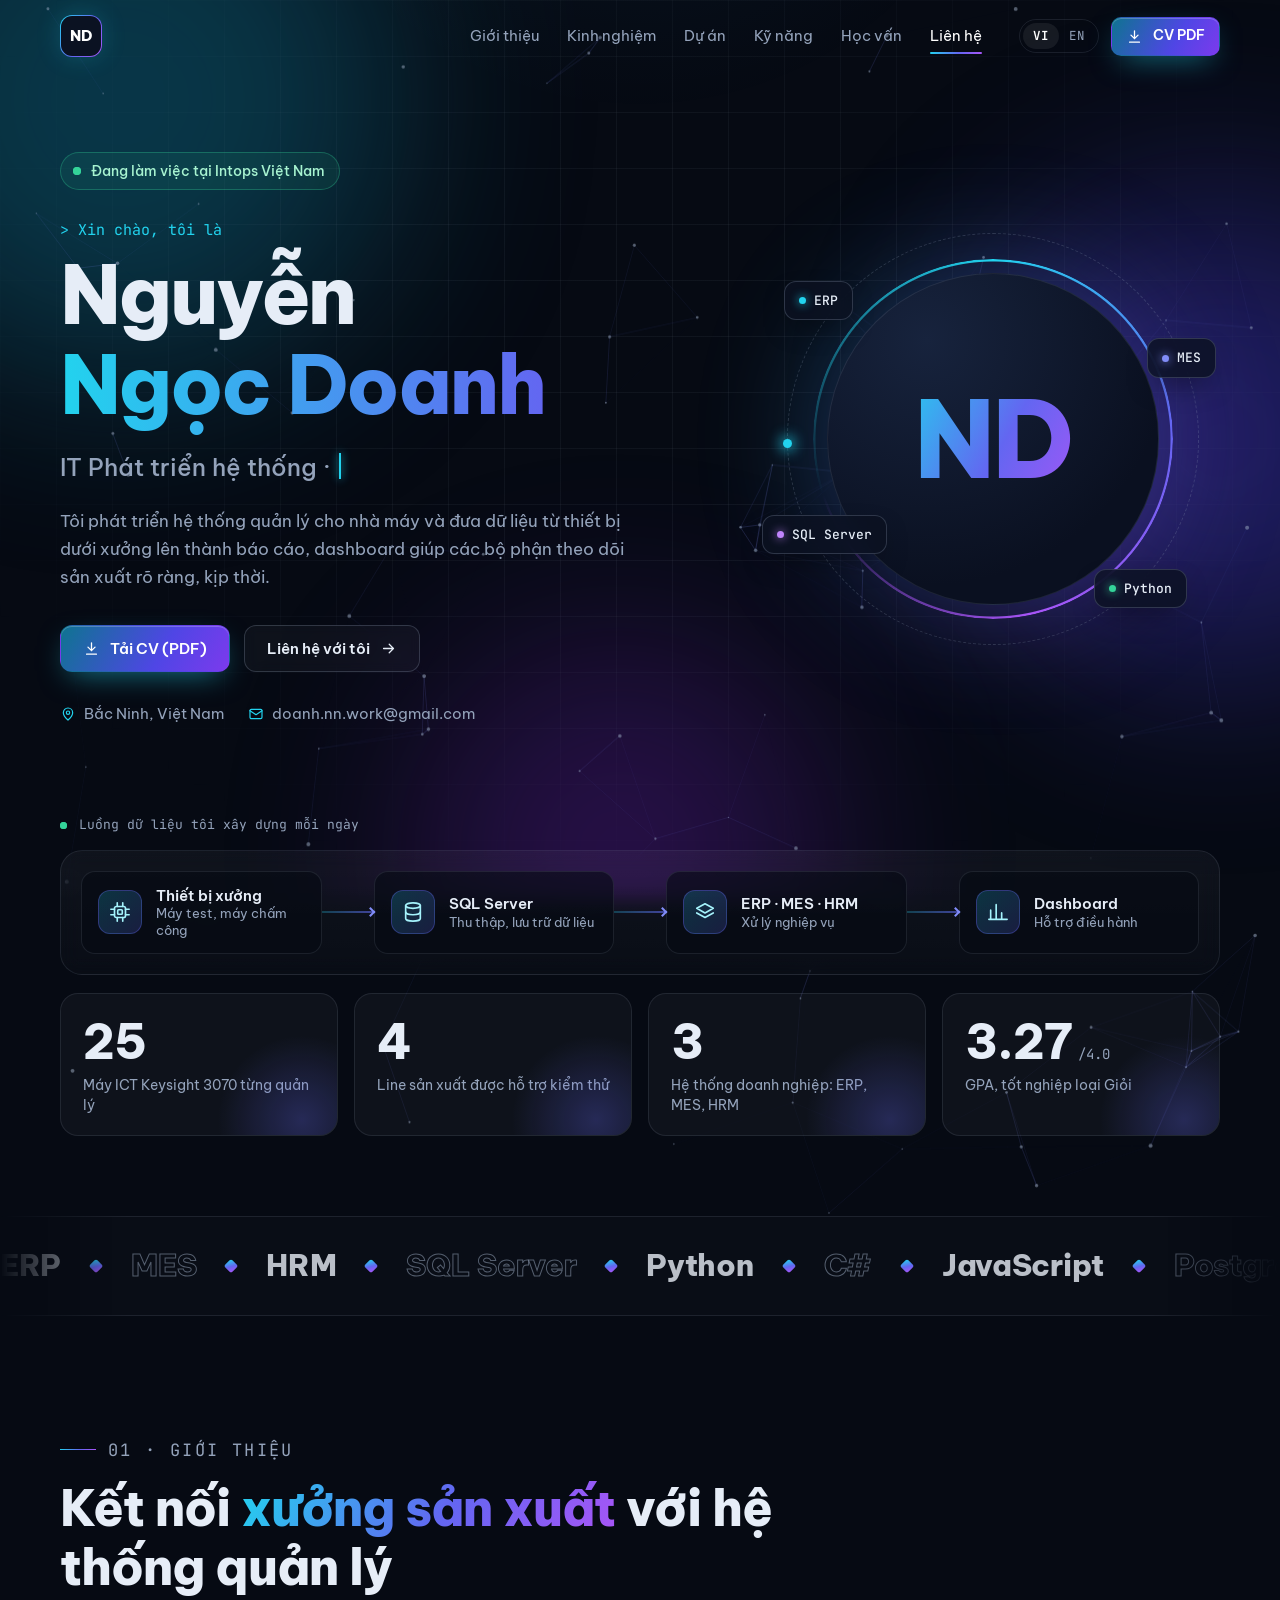
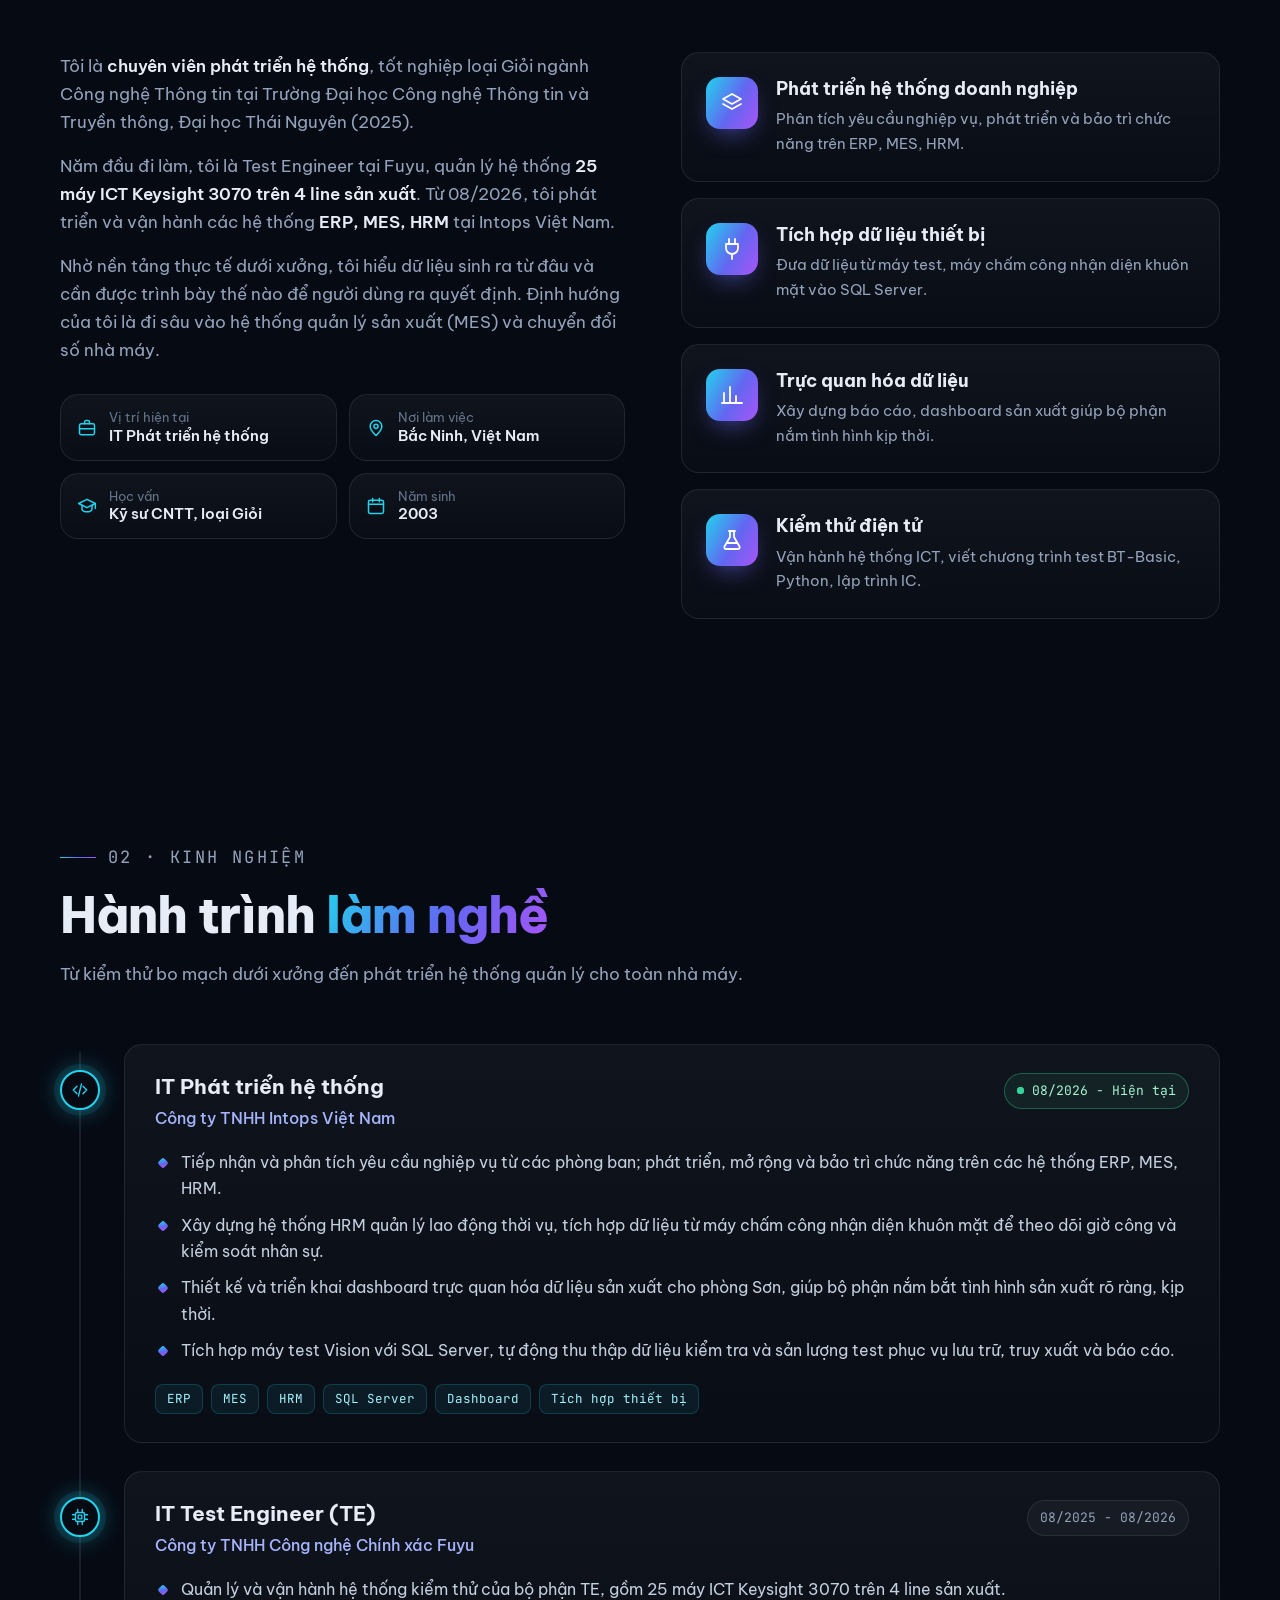
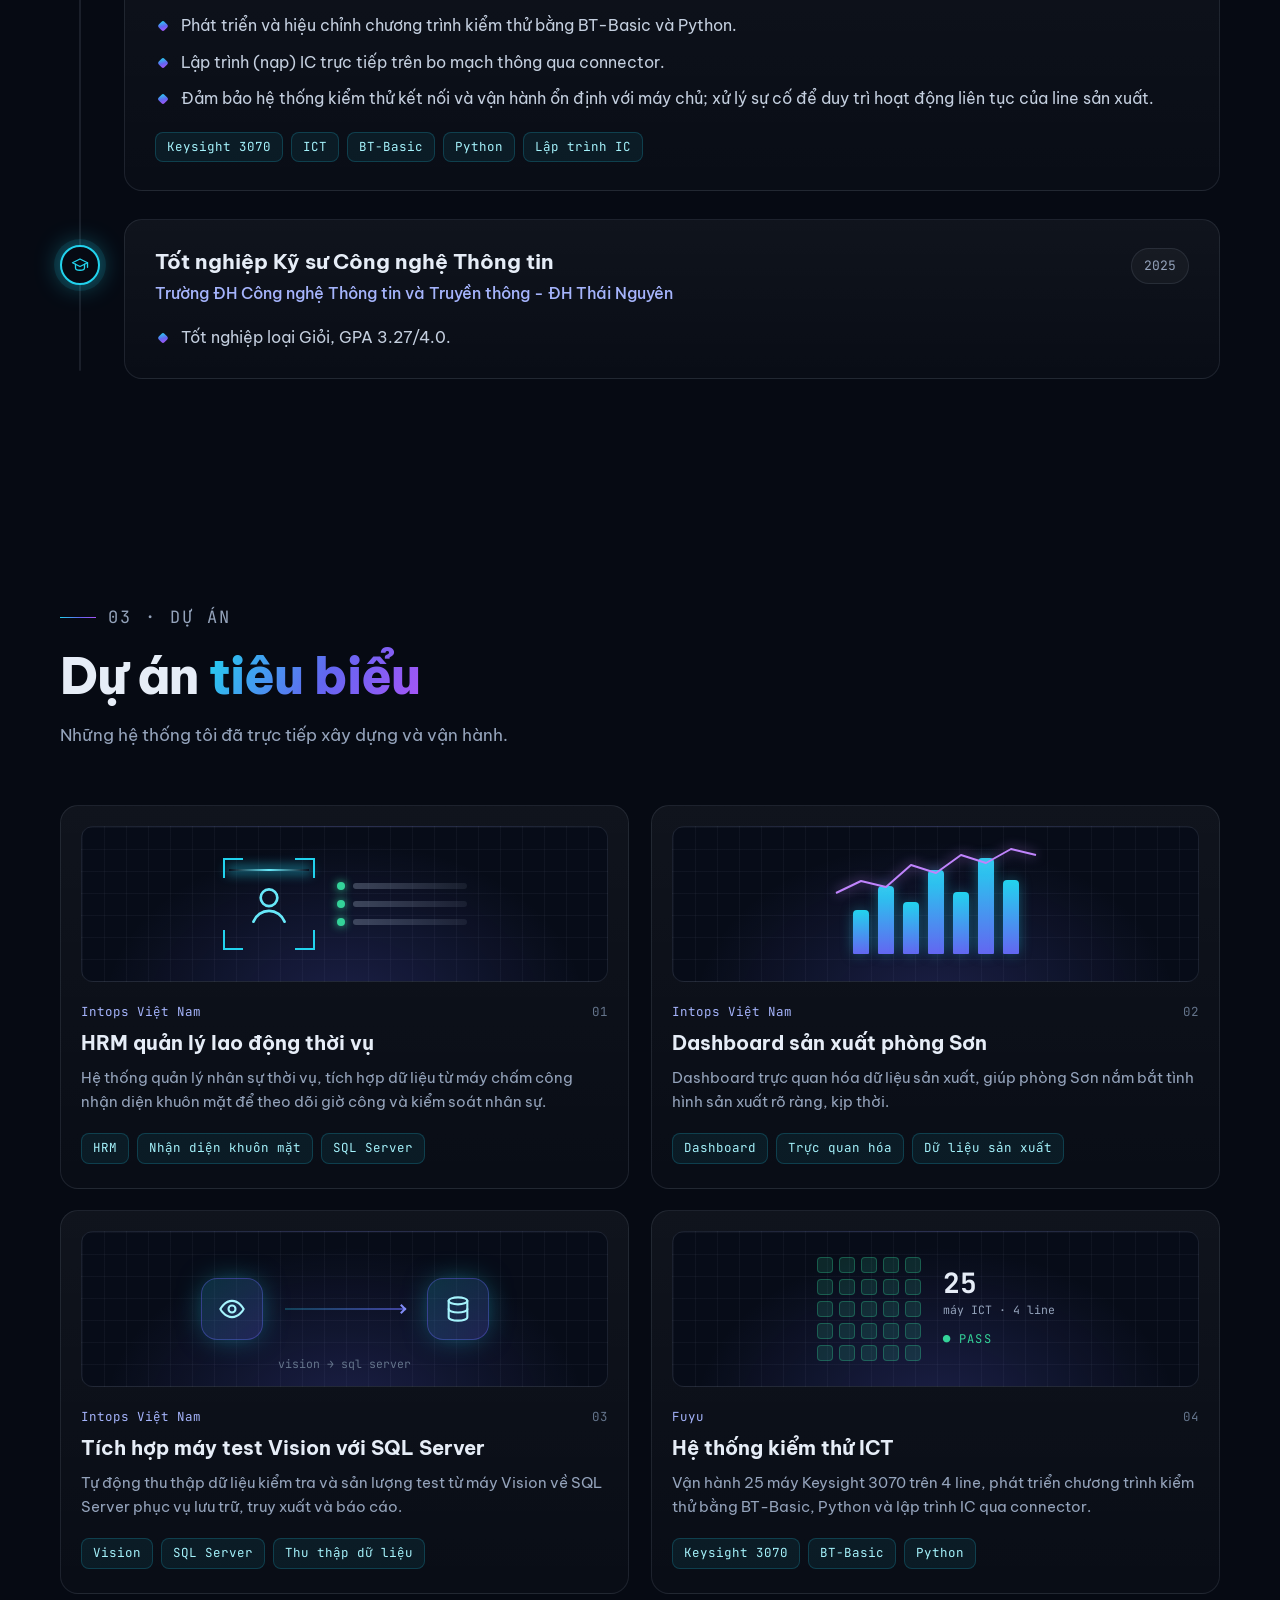
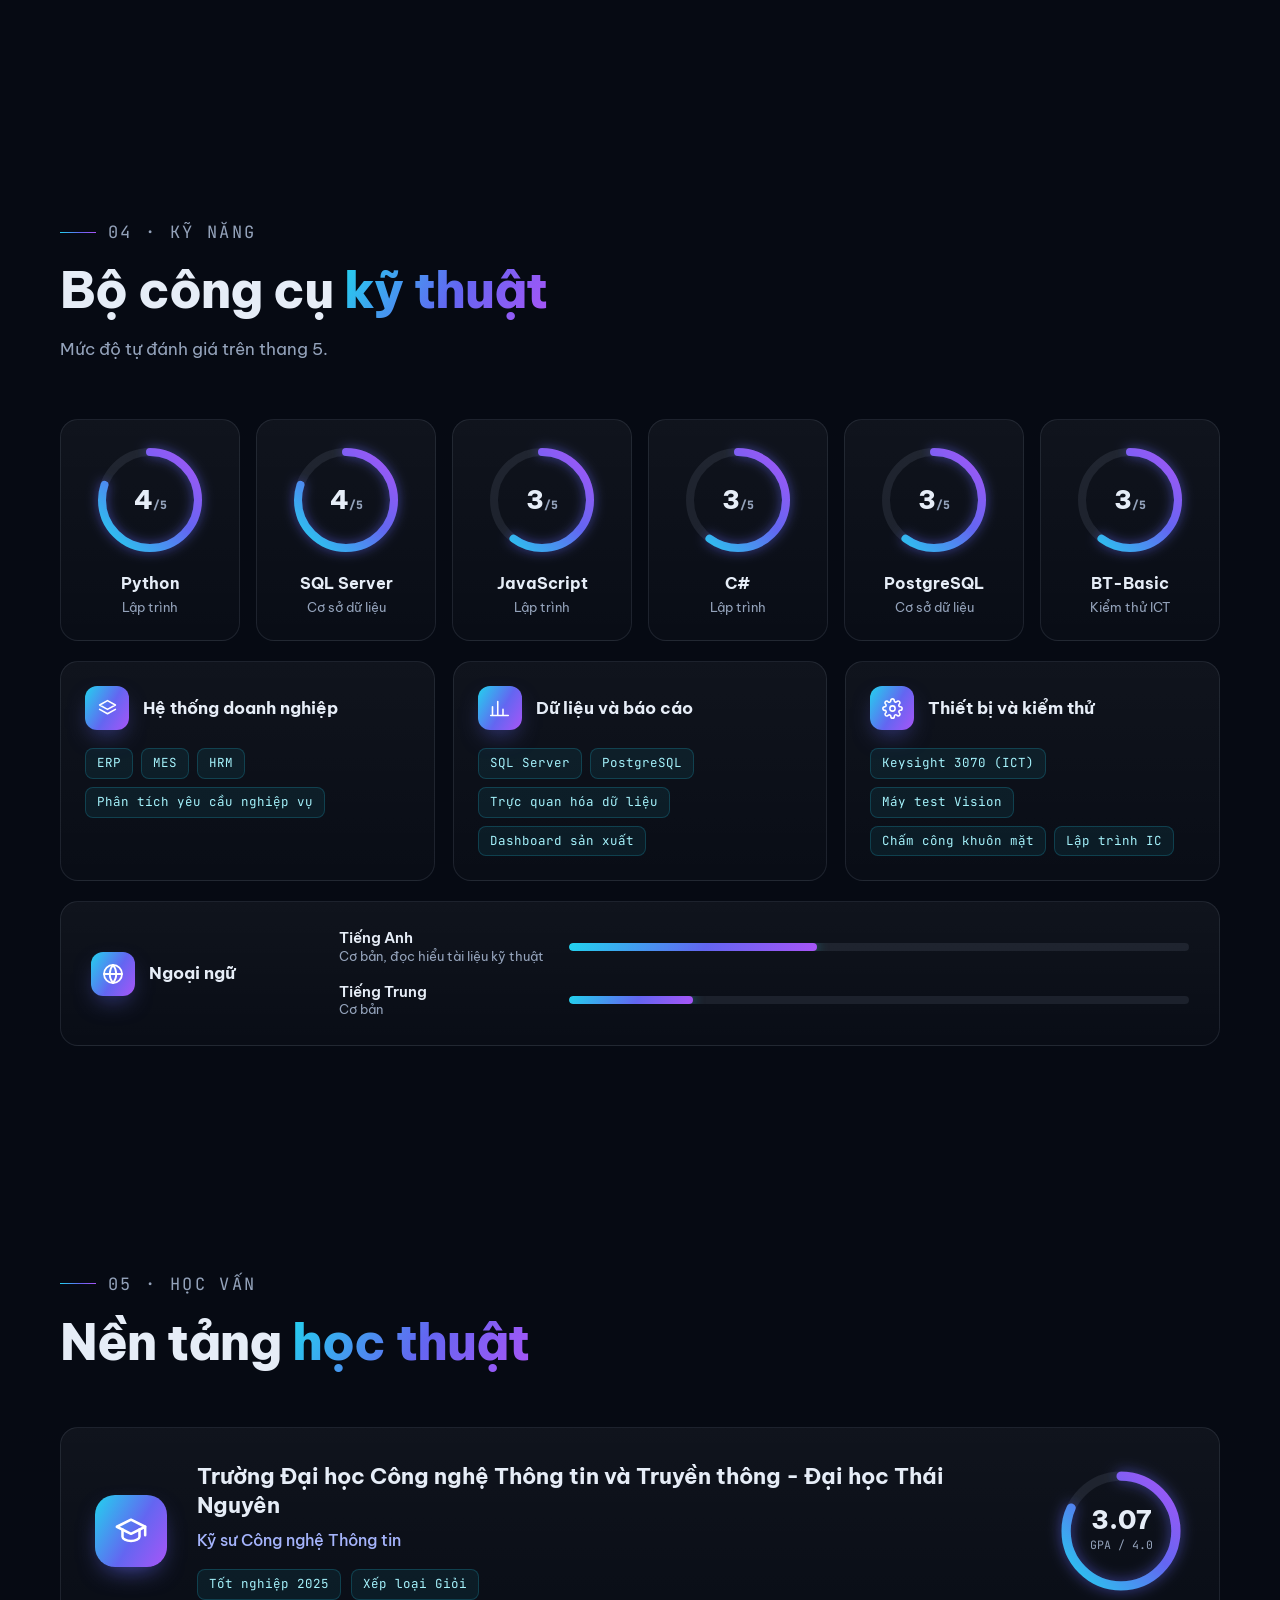
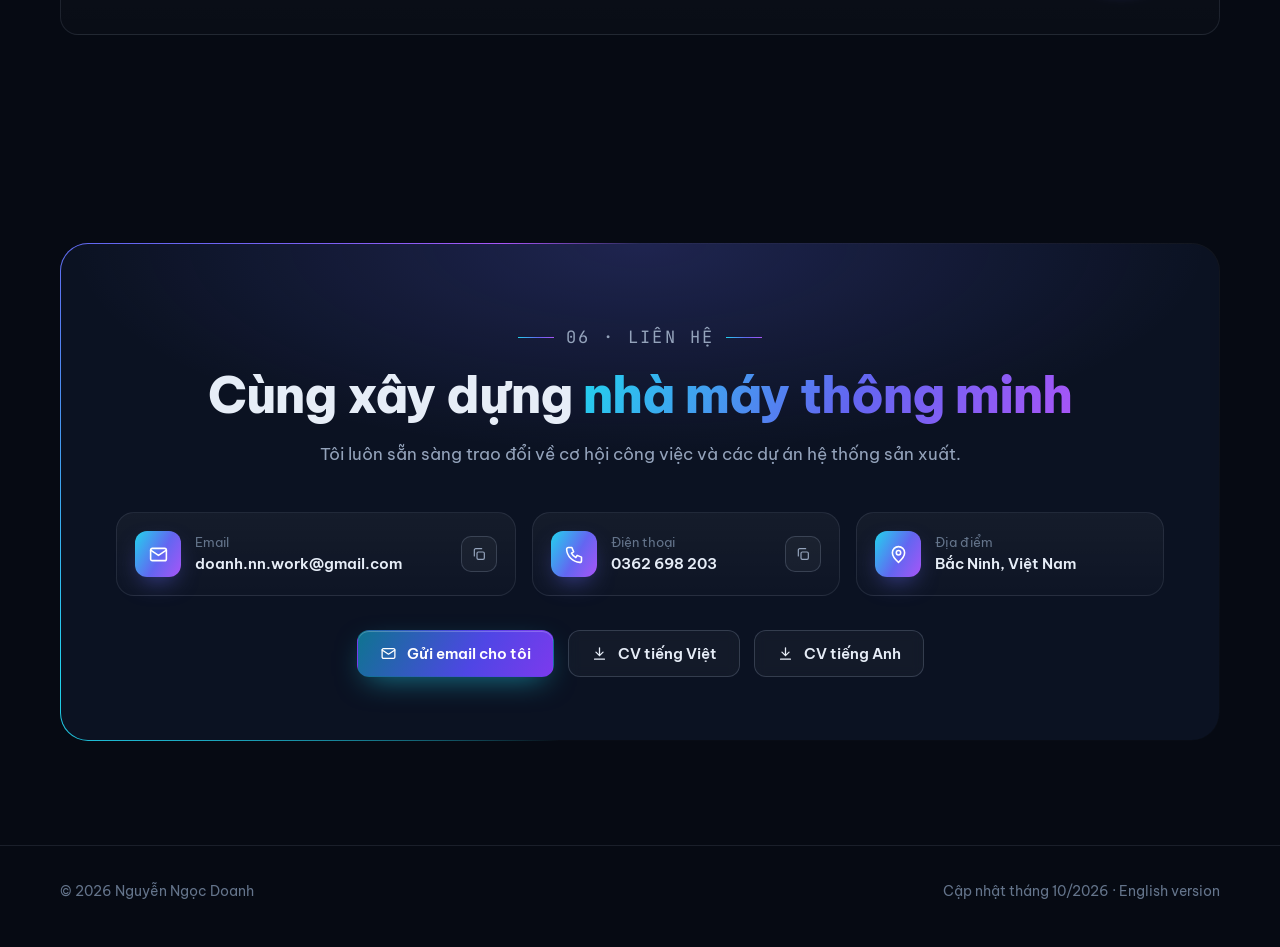
==== index.html @ 5f88586c "CV website" ====
<!doctype html>
<html lang="vi" class="no-js">
<head>
<meta charset="utf-8">
<meta name="viewport" content="width=device-width, initial-scale=1">
<title>Nguyễn Ngọc Doanh | IT Phát triển hệ thống (ERP · MES · HRM)</title>
<meta name="description" content="Nguyễn Ngọc Doanh - IT Phát triển hệ thống tại Intops Việt Nam. Phát triển ERP, MES, HRM, tích hợp dữ liệu thiết bị nhà máy và xây dựng dashboard sản xuất.">
<meta name="theme-color" content="#060a13">
<meta property="og:type" content="profile">
<meta property="og:title" content="Nguyễn Ngọc Doanh | IT Phát triển hệ thống">
<meta property="og:description" content="ERP · MES · HRM · Tích hợp dữ liệu nhà máy · Dashboard sản xuất">
<link rel="alternate" hreflang="vi" href="./">
<link rel="alternate" hreflang="en" href="en/">
<link rel="icon" href="favicon.svg" type="image/svg+xml">
<script>document.documentElement.classList.replace('no-js', 'js')</script>
<link rel="preconnect" href="https://fonts.googleapis.com">
<link rel="preconnect" href="https://fonts.gstatic.com" crossorigin>
<link href="https://fonts.googleapis.com/css2?family=Be+Vietnam+Pro:wght@400;500;600;700;800&family=JetBrains+Mono:wght@400;500;700&display=swap" rel="stylesheet">
<link rel="stylesheet" href="style.css">
<script src="script.js" defer></script>
</head>
<body>
<a class="skip" href="#gioi-thieu">Bỏ qua tới nội dung</a>

<!-- Bộ biểu tượng dùng chung -->
<svg width="0" height="0" style="position:absolute" aria-hidden="true">
  <defs>
    <linearGradient id="g-ring" x1="0" y1="0" x2="1" y2="1">
      <stop offset="0" stop-color="#22d3ee"/><stop offset=".55" stop-color="#6366f1"/><stop offset="1" stop-color="#a855f7"/>
    </linearGradient>
  </defs>
  <symbol id="i-mail" viewBox="0 0 24 24"><rect x="3" y="5" width="18" height="14" rx="2"/><path d="m3 7 9 6 9-6"/></symbol>
  <symbol id="i-phone" viewBox="0 0 24 24"><path d="M5 4h4l2 5-2.5 1.5a11 11 0 0 0 5 5L15 13l5 2v4a2 2 0 0 1-2 2A16 16 0 0 1 3 6a2 2 0 0 1 2-2"/></symbol>
  <symbol id="i-pin" viewBox="0 0 24 24"><path d="M12 21s-7-6.2-7-11a7 7 0 0 1 14 0c0 4.8-7 11-7 11z"/><circle cx="12" cy="10" r="2.5"/></symbol>
  <symbol id="i-cal" viewBox="0 0 24 24"><rect x="3" y="5" width="18" height="16" rx="2"/><path d="M3 10h18M8 3v4M16 3v4"/></symbol>
  <symbol id="i-down" viewBox="0 0 24 24"><path d="M12 4v11M7 10l5 5 5-5M5 20h14"/></symbol>
  <symbol id="i-up" viewBox="0 0 24 24"><path d="M12 19V5M6 11l6-6 6 6"/></symbol>
  <symbol id="i-arrow" viewBox="0 0 24 24"><path d="M5 12h14M13 6l6 6-6 6"/></symbol>
  <symbol id="i-copy" viewBox="0 0 24 24"><rect x="9" y="9" width="11" height="11" rx="2"/><path d="M5 15V6a2 2 0 0 1 2-2h9"/></symbol>
  <symbol id="i-check" viewBox="0 0 24 24"><path d="m5 12 5 5 9-10"/></symbol>
  <symbol id="i-chip" viewBox="0 0 24 24"><rect x="6" y="6" width="12" height="12" rx="2"/><rect x="9.5" y="9.5" width="5" height="5" rx="1"/><path d="M9 2v4M15 2v4M9 18v4M15 18v4M2 9h4M2 15h4M18 9h4M18 15h4"/></symbol>
  <symbol id="i-db" viewBox="0 0 24 24"><ellipse cx="12" cy="5" rx="8" ry="3"/><path d="M4 5v14c0 1.7 3.6 3 8 3s8-1.3 8-3V5"/><path d="M4 12c0 1.7 3.6 3 8 3s8-1.3 8-3"/></symbol>
  <symbol id="i-layers" viewBox="0 0 24 24"><path d="m12 3 9 5-9 5-9-5 9-5z"/><path d="m3 13 9 5 9-5"/></symbol>
  <symbol id="i-chart" viewBox="0 0 24 24"><path d="M4 20V10M10 20V4M16 20v-7M22 20H2"/></symbol>
  <symbol id="i-code" viewBox="0 0 24 24"><path d="m8 7-5 5 5 5M16 7l5 5-5 5M14 4l-4 16"/></symbol>
  <symbol id="i-face" viewBox="0 0 24 24"><circle cx="12" cy="9" r="4"/><path d="M4.5 20.5a8 8 0 0 1 15 0"/></symbol>
  <symbol id="i-eye" viewBox="0 0 24 24"><path d="M2 12s3.6-7 10-7 10 7 10 7-3.6 7-10 7S2 12 2 12z"/><circle cx="12" cy="12" r="3"/></symbol>
  <symbol id="i-brief" viewBox="0 0 24 24"><rect x="3" y="7" width="18" height="13" rx="2"/><path d="M9 7V5a2 2 0 0 1 2-2h2a2 2 0 0 1 2 2v2M3 13h18"/></symbol>
  <symbol id="i-flask" viewBox="0 0 24 24"><path d="M9 3h6M10 3v6L4.5 18.5A1.7 1.7 0 0 0 6 21h12a1.7 1.7 0 0 0 1.5-2.5L14 9V3"/><path d="M7 15h10"/></symbol>
  <symbol id="i-cap" viewBox="0 0 24 24"><path d="m2 9 10-5 10 5-10 5L2 9z"/><path d="M6 11v5c0 1.5 2.7 3 6 3s6-1.5 6-3v-5M22 9v6"/></symbol>
  <symbol id="i-globe" viewBox="0 0 24 24"><circle cx="12" cy="12" r="9"/><path d="M3 12h18M12 3a14 14 0 0 1 0 18M12 3a14 14 0 0 0 0 18"/></symbol>
  <symbol id="i-plug" viewBox="0 0 24 24"><path d="M9 2v5M15 2v5M6 7h12v4a6 6 0 0 1-12 0V7zM12 17v5"/></symbol>
  <symbol id="i-gear" viewBox="0 0 24 24"><circle cx="12" cy="12" r="3"/><path d="M19.4 15a1.7 1.7 0 0 0 .3 1.8l.1.1a2 2 0 1 1-2.8 2.8l-.1-.1a1.7 1.7 0 0 0-1.8-.3 1.7 1.7 0 0 0-1 1.5V21a2 2 0 1 1-4 0v-.1a1.7 1.7 0 0 0-1.1-1.5 1.7 1.7 0 0 0-1.8.3l-.1.1a2 2 0 1 1-2.8-2.8l.1-.1a1.7 1.7 0 0 0 .3-1.8 1.7 1.7 0 0 0-1.5-1H3a2 2 0 1 1 0-4h.1a1.7 1.7 0 0 0 1.5-1.1 1.7 1.7 0 0 0-.3-1.8l-.1-.1a2 2 0 1 1 2.8-2.8l.1.1a1.7 1.7 0 0 0 1.8.3H9a1.7 1.7 0 0 0 1-1.5V3a2 2 0 1 1 4 0v.1a1.7 1.7 0 0 0 1 1.5 1.7 1.7 0 0 0 1.8-.3l.1-.1a2 2 0 1 1 2.8 2.8l-.1.1a1.7 1.7 0 0 0-.3 1.8V9a1.7 1.7 0 0 0 1.5 1H21a2 2 0 1 1 0 4h-.1a1.7 1.7 0 0 0-1.5 1z"/></symbol>
</svg>

<div class="bg" aria-hidden="true"><i class="blob b1"></i><i class="blob b2"></i><i class="blob b3"></i><i class="spot"></i></div>
<div class="progress" aria-hidden="true"></div>

<header class="nav">
  <div class="container nav-in">
    <a class="logo" href="#top" aria-label="Về đầu trang">ND</a>
    <nav class="menu" id="menu" aria-label="Mục lục">
      <a href="#gioi-thieu">Giới thiệu</a>
      <a href="#kinh-nghiem">Kinh nghiệm</a>
      <a href="#du-an">Dự án</a>
      <a href="#ky-nang">Kỹ năng</a>
      <a href="#hoc-van">Học vấn</a>
      <a href="#lien-he">Liên hệ</a>
    </nav>
    <div class="nav-right">
      <div class="lang-switch"><strong>VI</strong><a href="en/" lang="en" hreflang="en">EN</a></div>
      <a class="btn btn-primary btn-sm" href="assets/cv/CV_Nguyen_Ngoc_Doanh_VI.pdf"><svg class="icon"><use href="#i-down"/></svg>CV PDF</a>
      <button class="burger" type="button" aria-label="Mở menu" aria-controls="menu" aria-expanded="false"><span></span><span></span></button>
    </div>
  </div>
</header>

<main id="top">

  <!-- ================= MỞ ĐẦU ================= -->
  <section class="hero">
    <canvas class="net" aria-hidden="true"></canvas>
    <div class="container">
      <div class="hero-in">
        <div class="hero-text">
          <p class="badge reveal"><span class="pulse"></span>Đang làm việc tại Intops Việt Nam</p>
          <p class="hello reveal" style="--d:.08s">&gt; Xin chào, tôi là</p>
          <h1 class="name reveal" style="--d:.16s">Nguyễn<br><span class="grad">Ngọc Doanh</span></h1>
          <p class="role reveal" style="--d:.24s">IT Phát triển hệ thống &middot; <span class="typed" data-words='["ERP · MES · HRM","Tích hợp dữ liệu nhà máy","Dashboard sản xuất","SQL Server · Python · C#"]'>ERP · MES · HRM</span><span class="caret" aria-hidden="true"></span></p>
          <p class="lead reveal" style="--d:.32s">
            Tôi phát triển hệ thống quản lý cho nhà máy và đưa dữ liệu từ thiết bị dưới xưởng lên
            thành báo cáo, dashboard giúp các bộ phận theo dõi sản xuất rõ ràng, kịp thời.
          </p>
          <div class="cta reveal" style="--d:.4s">
            <a class="btn btn-primary magnet" href="assets/cv/CV_Nguyen_Ngoc_Doanh_VI.pdf"><svg class="icon"><use href="#i-down"/></svg>Tải CV (PDF)</a>
            <a class="btn btn-ghost" href="#lien-he">Liên hệ với tôi<svg class="icon"><use href="#i-arrow"/></svg></a>
          </div>
          <ul class="quick reveal" style="--d:.48s">
            <li><svg class="icon"><use href="#i-pin"/></svg>Bắc Ninh, Việt Nam</li>
            <li><svg class="icon"><use href="#i-mail"/></svg><a href="mailto:doanh.nn.work@gmail.com">doanh.nn.work@gmail.com</a></li>
          </ul>
        </div>

        <div class="hero-visual reveal" style="--d:.2s">
          <div class="portrait">
            <span class="orbit" aria-hidden="true"></span>
            <span class="ring" aria-hidden="true"></span>
            <!-- Đặt ảnh chân dung tên avatar.jpg cạnh file này là ảnh tự hiện -->
            <div class="photo"><span class="grad">ND</span><img src="avatar.jpg" alt="Ảnh Nguyễn Ngọc Doanh" onerror="this.remove()"></div>
            <span class="chip chip-1">ERP</span>
            <span class="chip chip-2">MES</span>
            <span class="chip chip-3">SQL Server</span>
            <span class="chip chip-4">Python</span>
          </div>
        </div>
      </div>

      <div class="flow-wrap reveal">
        <p class="flow-cap"><span class="pulse"></span>Luồng dữ liệu tôi xây dựng mỗi ngày</p>
        <div class="flow">
          <div class="node"><span class="node-ic"><svg class="icon"><use href="#i-chip"/></svg></span><span><b>Thiết bị xưởng</b><small>Máy test, máy chấm công</small></span></div>
          <div class="pipe" aria-hidden="true"><i></i><i></i><i></i></div>
          <div class="node"><span class="node-ic"><svg class="icon"><use href="#i-db"/></svg></span><span><b>SQL Server</b><small>Thu thập, lưu trữ dữ liệu</small></span></div>
          <div class="pipe" aria-hidden="true"><i></i><i></i><i></i></div>
          <div class="node"><span class="node-ic"><svg class="icon"><use href="#i-layers"/></svg></span><span><b>ERP · MES · HRM</b><small>Xử lý nghiệp vụ</small></span></div>
          <div class="pipe" aria-hidden="true"><i></i><i></i><i></i></div>
          <div class="node"><span class="node-ic"><svg class="icon"><use href="#i-chart"/></svg></span><span><b>Dashboard</b><small>Hỗ trợ điều hành</small></span></div>
        </div>
      </div>

      <div class="stats">
        <div class="stat reveal"><div class="stat-num"><b data-count="25">25</b></div><p>Máy ICT Keysight 3070 từng quản lý</p></div>
        <div class="stat reveal" style="--d:.08s"><div class="stat-num"><b data-count="4">4</b></div><p>Line sản xuất được hỗ trợ kiểm thử</p></div>
        <div class="stat reveal" style="--d:.16s"><div class="stat-num"><b data-count="3">3</b></div><p>Hệ thống doanh nghiệp: ERP, MES, HRM</p></div>
        <div class="stat reveal" style="--d:.24s"><div class="stat-num"><b data-count="3.27">3.27</b><small>/4.0</small></div><p>GPA, tốt nghiệp loại Giỏi</p></div>
      </div>
    </div>
  </section>

  <div class="marquee" aria-hidden="true">
    <div class="track">
      <span>ERP</span><span>MES</span><span>HRM</span><span>SQL Server</span><span>Python</span><span>C#</span><span>JavaScript</span><span>PostgreSQL</span><span>Dashboard</span><span>Keysight 3070</span><span>BT-Basic</span><span>Vision</span>
      <span>ERP</span><span>MES</span><span>HRM</span><span>SQL Server</span><span>Python</span><span>C#</span><span>JavaScript</span><span>PostgreSQL</span><span>Dashboard</span><span>Keysight 3070</span><span>BT-Basic</span><span>Vision</span>
    </div>
  </div>

  <!-- ================= GIỚI THIỆU ================= -->
  <section class="section" id="gioi-thieu">
    <div class="container">
      <div class="sec-head reveal">
        <p class="eyebrow">01 · Giới thiệu</p>
        <h2>Kết nối <span class="grad">xưởng sản xuất</span> với hệ thống quản lý</h2>
      </div>
      <div class="about">
        <div class="about-text reveal">
          <p>
            Tôi là <strong>chuyên viên phát triển hệ thống</strong>, tốt nghiệp loại Giỏi ngành Công nghệ
            Thông tin tại Trường Đại học Công nghệ Thông tin và Truyền thông, Đại học Thái Nguyên (2025).
          </p>
          <p>
            Năm đầu đi làm, tôi là Test Engineer tại Fuyu, quản lý hệ thống <strong>25 máy ICT Keysight 3070
            trên 4 line sản xuất</strong>. Từ 08/2026, tôi phát triển và vận hành các hệ thống
            <strong>ERP, MES, HRM</strong> tại Intops Việt Nam.
          </p>
          <p>
            Nhờ nền tảng thực tế dưới xưởng, tôi hiểu dữ liệu sinh ra từ đâu và cần được trình bày thế nào
            để người dùng ra quyết định. Định hướng của tôi là đi sâu vào hệ thống quản lý sản xuất (MES)
            và chuyển đổi số nhà máy.
          </p>
          <div class="facts">
            <div class="fact card"><svg class="icon"><use href="#i-brief"/></svg><span><small>Vị trí hiện tại</small><b>IT Phát triển hệ thống</b></span></div>
            <div class="fact card"><svg class="icon"><use href="#i-pin"/></svg><span><small>Nơi làm việc</small><b>Bắc Ninh, Việt Nam</b></span></div>
            <div class="fact card"><svg class="icon"><use href="#i-cap"/></svg><span><small>Học vấn</small><b>Kỹ sư CNTT, loại Giỏi</b></span></div>
            <div class="fact card"><svg class="icon"><use href="#i-cal"/></svg><span><small>Năm sinh</small><b>2003</b></span></div>
          </div>
        </div>
        <div class="services">
          <article class="service card glow reveal">
            <span class="ic-box"><svg class="icon"><use href="#i-layers"/></svg></span>
            <div><h3>Phát triển hệ thống doanh nghiệp</h3><p>Phân tích yêu cầu nghiệp vụ, phát triển và bảo trì chức năng trên ERP, MES, HRM.</p></div>
          </article>
          <article class="service card glow reveal" style="--d:.1s">
            <span class="ic-box"><svg class="icon"><use href="#i-plug"/></svg></span>
            <div><h3>Tích hợp dữ liệu thiết bị</h3><p>Đưa dữ liệu từ máy test, máy chấm công nhận diện khuôn mặt vào SQL Server.</p></div>
          </article>
          <article class="service card glow reveal" style="--d:.2s">
            <span class="ic-box"><svg class="icon"><use href="#i-chart"/></svg></span>
            <div><h3>Trực quan hóa dữ liệu</h3><p>Xây dựng báo cáo, dashboard sản xuất giúp bộ phận nắm tình hình kịp thời.</p></div>
          </article>
          <article class="service card glow reveal" style="--d:.3s">
            <span class="ic-box"><svg class="icon"><use href="#i-flask"/></svg></span>
            <div><h3>Kiểm thử điện tử</h3><p>Vận hành hệ thống ICT, viết chương trình test BT-Basic, Python, lập trình IC.</p></div>
          </article>
        </div>
      </div>
    </div>
  </section>

  <!-- ================= KINH NGHIỆM ================= -->
  <section class="section" id="kinh-nghiem">
    <div class="container">
      <div class="sec-head reveal">
        <p class="eyebrow">02 · Kinh nghiệm</p>
        <h2>Hành trình <span class="grad">làm nghề</span></h2>
        <p>Từ kiểm thử bo mạch dưới xưởng đến phát triển hệ thống quản lý cho toàn nhà máy.</p>
      </div>

      <div class="tl">
        <span class="tl-fill" aria-hidden="true"></span>

        <div class="tl-item">
          <span class="tl-dot"><svg class="icon"><use href="#i-code"/></svg></span>
          <article class="job card glow reveal">
            <div class="job-head">
              <div>
                <h3>IT Phát triển hệ thống</h3>
                <p class="company">Công ty TNHH Intops Việt Nam</p>
              </div>
              <span class="period now"><span class="pulse"></span>08/2026 - Hiện tại</span>
            </div>
            <ul class="bullets">
              <li>Tiếp nhận và phân tích yêu cầu nghiệp vụ từ các phòng ban; phát triển, mở rộng và bảo trì chức năng trên các hệ thống ERP, MES, HRM.</li>
              <li>Xây dựng hệ thống HRM quản lý lao động thời vụ, tích hợp dữ liệu từ máy chấm công nhận diện khuôn mặt để theo dõi giờ công và kiểm soát nhân sự.</li>
              <li>Thiết kế và triển khai dashboard trực quan hóa dữ liệu sản xuất cho phòng Sơn, giúp bộ phận nắm bắt tình hình sản xuất rõ ràng, kịp thời.</li>
              <li>Tích hợp máy test Vision với SQL Server, tự động thu thập dữ liệu kiểm tra và sản lượng test phục vụ lưu trữ, truy xuất và báo cáo.</li>
            </ul>
            <ul class="tags"><li>ERP</li><li>MES</li><li>HRM</li><li>SQL Server</li><li>Dashboard</li><li>Tích hợp thiết bị</li></ul>
          </article>
        </div>

        <div class="tl-item">
          <span class="tl-dot"><svg class="icon"><use href="#i-chip"/></svg></span>
          <article class="job card glow reveal">
            <div class="job-head">
              <div>
                <h3>IT Test Engineer (TE)</h3>
                <p class="company">Công ty TNHH Công nghệ Chính xác Fuyu</p>
              </div>
              <span class="period">08/2025 - 08/2026</span>
            </div>
            <ul class="bullets">
              <li>Quản lý và vận hành hệ thống kiểm thử của bộ phận TE, gồm 25 máy ICT Keysight 3070 trên 4 line sản xuất.</li>
              <li>Phát triển và hiệu chỉnh chương trình kiểm thử bằng BT-Basic và Python.</li>
              <li>Lập trình (nạp) IC trực tiếp trên bo mạch thông qua connector.</li>
              <li>Đảm bảo hệ thống kiểm thử kết nối và vận hành ổn định với máy chủ; xử lý sự cố để duy trì hoạt động liên tục của line sản xuất.</li>
            </ul>
            <ul class="tags"><li>Keysight 3070</li><li>ICT</li><li>BT-Basic</li><li>Python</li><li>Lập trình IC</li></ul>
          </article>
        </div>

        <div class="tl-item">
          <span class="tl-dot"><svg class="icon"><use href="#i-cap"/></svg></span>
          <article class="job card glow reveal">
            <div class="job-head">
              <div>
                <h3>Tốt nghiệp Kỹ sư Công nghệ Thông tin</h3>
                <p class="company">Trường ĐH Công nghệ Thông tin và Truyền thông - ĐH Thái Nguyên</p>
              </div>
              <span class="period">2025</span>
            </div>
            <ul class="bullets">
              <li>Tốt nghiệp loại Giỏi, GPA 3.27/4.0.</li>
            </ul>
          </article>
        </div>
      </div>
    </div>
  </section>

  <!-- ================= DỰ ÁN ================= -->
  <section class="section" id="du-an">
    <div class="container">
      <div class="sec-head reveal">
        <p class="eyebrow">03 · Dự án</p>
        <h2>Dự án <span class="grad">tiêu biểu</span></h2>
        <p>Những hệ thống tôi đã trực tiếp xây dựng và vận hành.</p>
      </div>

      <div class="projects">
        <article class="project card glow reveal">
          <div class="viz" aria-hidden="true">
            <div class="scan-frame"><svg class="icon"><use href="#i-face"/></svg><span class="scan-line"></span></div>
            <div class="scan-rows"><span></span><span></span><span></span></div>
          </div>
          <div class="p-meta"><span class="p-where">Intops Việt Nam</span><span class="p-num">01</span></div>
          <h3>HRM quản lý lao động thời vụ</h3>
          <p class="desc">Hệ thống quản lý nhân sự thời vụ, tích hợp dữ liệu từ máy chấm công nhận diện khuôn mặt để theo dõi giờ công và kiểm soát nhân sự.</p>
          <ul class="tags"><li>HRM</li><li>Nhận diện khuôn mặt</li><li>SQL Server</li></ul>
        </article>

        <article class="project card glow reveal" style="--d:.1s">
          <div class="viz" aria-hidden="true">
            <svg class="spark" viewBox="0 0 200 64" preserveAspectRatio="none"><polyline points="0,52 25,40 50,46 75,24 100,32 125,14 150,22 175,8 200,14"/></svg>
            <div class="bars">
              <i style="--h:44px;--d:.05s"></i><i style="--h:68px;--d:.12s"></i><i style="--h:52px;--d:.19s"></i>
              <i style="--h:84px;--d:.26s"></i><i style="--h:62px;--d:.33s"></i><i style="--h:96px;--d:.4s"></i>
              <i style="--h:74px;--d:.47s"></i>
            </div>
          </div>
          <div class="p-meta"><span class="p-where">Intops Việt Nam</span><span class="p-num">02</span></div>
          <h3>Dashboard sản xuất phòng Sơn</h3>
          <p class="desc">Dashboard trực quan hóa dữ liệu sản xuất, giúp phòng Sơn nắm bắt tình hình sản xuất rõ ràng, kịp thời.</p>
          <ul class="tags"><li>Dashboard</li><li>Trực quan hóa</li><li>Dữ liệu sản xuất</li></ul>
        </article>

        <article class="project card glow reveal">
          <div class="viz" aria-hidden="true">
            <span class="v-node"><svg class="icon"><use href="#i-eye"/></svg></span>
            <span class="pipe"><i></i><i></i><i></i></span>
            <span class="v-node"><svg class="icon"><use href="#i-db"/></svg></span>
            <span class="v-label">vision → sql server</span>
          </div>
          <div class="p-meta"><span class="p-where">Intops Việt Nam</span><span class="p-num">03</span></div>
          <h3>Tích hợp máy test Vision với SQL Server</h3>
          <p class="desc">Tự động thu thập dữ liệu kiểm tra và sản lượng test từ máy Vision về SQL Server phục vụ lưu trữ, truy xuất và báo cáo.</p>
          <ul class="tags"><li>Vision</li><li>SQL Server</li><li>Thu thập dữ liệu</li></ul>
        </article>

        <article class="project card glow reveal" style="--d:.1s">
          <div class="viz" aria-hidden="true">
            <div class="cells">
              <i style="--i:0"></i><i style="--i:1"></i><i style="--i:2"></i><i style="--i:3"></i><i style="--i:4"></i>
              <i style="--i:5"></i><i style="--i:6"></i><i style="--i:7"></i><i style="--i:8"></i><i style="--i:9"></i>
              <i style="--i:10"></i><i style="--i:11"></i><i style="--i:12"></i><i style="--i:13"></i><i style="--i:14"></i>
              <i style="--i:15"></i><i style="--i:16"></i><i style="--i:17"></i><i style="--i:18"></i><i style="--i:19"></i>
              <i style="--i:20"></i><i style="--i:21"></i><i style="--i:22"></i><i style="--i:23"></i><i style="--i:24"></i>
            </div>
            <div class="ict-lbl"><b>25</b><span>máy ICT · 4 line</span><em>● PASS</em></div>
          </div>
          <div class="p-meta"><span class="p-where">Fuyu</span><span class="p-num">04</span></div>
          <h3>Hệ thống kiểm thử ICT</h3>
          <p class="desc">Vận hành 25 máy Keysight 3070 trên 4 line, phát triển chương trình kiểm thử bằng BT-Basic, Python và lập trình IC qua connector.</p>
          <ul class="tags"><li>Keysight 3070</li><li>BT-Basic</li><li>Python</li></ul>
        </article>
      </div>
    </div>
  </section>

  <!-- ================= KỸ NĂNG ================= -->
  <section class="section" id="ky-nang">
    <div class="container">
      <div class="sec-head reveal">
        <p class="eyebrow">04 · Kỹ năng</p>
        <h2>Bộ công cụ <span class="grad">kỹ thuật</span></h2>
        <p>Mức độ tự đánh giá trên thang 5.</p>
      </div>

      <div class="rings">
        <div class="skill card glow reveal"><div class="dial" style="--p:80"><svg viewBox="0 0 112 112"><circle class="trk" cx="56" cy="56" r="48"/><circle class="bar" cx="56" cy="56" r="48"/></svg><div class="dial-val"><b>4<small>/5</small></b></div></div><h3>Python</h3><p>Lập trình</p></div>
        <div class="skill card glow reveal" style="--d:.06s"><div class="dial" style="--p:80"><svg viewBox="0 0 112 112"><circle class="trk" cx="56" cy="56" r="48"/><circle class="bar" cx="56" cy="56" r="48"/></svg><div class="dial-val"><b>4<small>/5</small></b></div></div><h3>SQL Server</h3><p>Cơ sở dữ liệu</p></div>
        <div class="skill card glow reveal" style="--d:.12s"><div class="dial" style="--p:60"><svg viewBox="0 0 112 112"><circle class="trk" cx="56" cy="56" r="48"/><circle class="bar" cx="56" cy="56" r="48"/></svg><div class="dial-val"><b>3<small>/5</small></b></div></div><h3>JavaScript</h3><p>Lập trình</p></div>
        <div class="skill card glow reveal" style="--d:.18s"><div class="dial" style="--p:60"><svg viewBox="0 0 112 112"><circle class="trk" cx="56" cy="56" r="48"/><circle class="bar" cx="56" cy="56" r="48"/></svg><div class="dial-val"><b>3<small>/5</small></b></div></div><h3>C#</h3><p>Lập trình</p></div>
        <div class="skill card glow reveal" style="--d:.24s"><div class="dial" style="--p:60"><svg viewBox="0 0 112 112"><circle class="trk" cx="56" cy="56" r="48"/><circle class="bar" cx="56" cy="56" r="48"/></svg><div class="dial-val"><b>3<small>/5</small></b></div></div><h3>PostgreSQL</h3><p>Cơ sở dữ liệu</p></div>
        <div class="skill card glow reveal" style="--d:.3s"><div class="dial" style="--p:60"><svg viewBox="0 0 112 112"><circle class="trk" cx="56" cy="56" r="48"/><circle class="bar" cx="56" cy="56" r="48"/></svg><div class="dial-val"><b>3<small>/5</small></b></div></div><h3>BT-Basic</h3><p>Kiểm thử ICT</p></div>
      </div>

      <div class="groups">
        <div class="group card glow reveal">
          <div class="group-h"><span class="ic-box"><svg class="icon"><use href="#i-layers"/></svg></span><h3>Hệ thống doanh nghiệp</h3></div>
          <ul class="tags"><li>ERP</li><li>MES</li><li>HRM</li><li>Phân tích yêu cầu nghiệp vụ</li></ul>
        </div>
        <div class="group card glow reveal" style="--d:.1s">
          <div class="group-h"><span class="ic-box"><svg class="icon"><use href="#i-chart"/></svg></span><h3>Dữ liệu và báo cáo</h3></div>
          <ul class="tags"><li>SQL Server</li><li>PostgreSQL</li><li>Trực quan hóa dữ liệu</li><li>Dashboard sản xuất</li></ul>
        </div>
        <div class="group card glow reveal" style="--d:.2s">
          <div class="group-h"><span class="ic-box"><svg class="icon"><use href="#i-gear"/></svg></span><h3>Thiết bị và kiểm thử</h3></div>
          <ul class="tags"><li>Keysight 3070 (ICT)</li><li>Máy test Vision</li><li>Chấm công khuôn mặt</li><li>Lập trình IC</li></ul>
        </div>
      </div>

      <div class="langbox card reveal">
        <div class="langbox-h"><span class="ic-box"><svg class="icon"><use href="#i-globe"/></svg></span><h3>Ngoại ngữ</h3></div>
        <div class="lang-rows">
          <div class="lang-row"><span><b>Tiếng Anh</b><small>Cơ bản, đọc hiểu tài liệu kỹ thuật</small></span><span class="lbar"><i style="--w:40%"></i></span></div>
          <div class="lang-row"><span><b>Tiếng Trung</b><small>Cơ bản</small></span><span class="lbar"><i style="--w:20%"></i></span></div>
        </div>
      </div>
    </div>
  </section>

  <!-- ================= HỌC VẤN ================= -->
  <section class="section" id="hoc-van">
    <div class="container">
      <div class="sec-head reveal">
        <p class="eyebrow">05 · Học vấn</p>
        <h2>Nền tảng <span class="grad">học thuật</span></h2>
      </div>
      <article class="edu card glow reveal">
        <span class="ic-box"><svg class="icon"><use href="#i-cap"/></svg></span>
        <div>
          <h3>Trường Đại học Công nghệ Thông tin và Truyền thông - Đại học Thái Nguyên</h3>
          <p class="company">Kỹ sư Công nghệ Thông tin</p>
          <ul class="tags edu-badges"><li>Tốt nghiệp 2025</li><li>Xếp loại Giỏi</li></ul>
        </div>
        <div class="dial" style="--p:81.75"><svg viewBox="0 0 112 112"><circle class="trk" cx="56" cy="56" r="48"/><circle class="bar" cx="56" cy="56" r="48"/></svg><div class="dial-val"><b data-count="3.27">3.27</b><small>GPA / 4.0</small></div></div>
      </article>
    </div>
  </section>

  <!-- ================= LIÊN HỆ ================= -->
  <section class="section" id="lien-he">
    <div class="container">
      <div class="contact-box reveal">
        <div class="sec-head">
          <p class="eyebrow">06 · Liên hệ</p>
          <h2>Cùng xây dựng <span class="grad">nhà máy thông minh</span></h2>
          <p>Tôi luôn sẵn sàng trao đổi về cơ hội công việc và các dự án hệ thống sản xuất.</p>
        </div>
        <div class="contact-cards">
          <div class="c-card card glow">
            <span class="ic-box"><svg class="icon"><use href="#i-mail"/></svg></span>
            <div class="c-body"><small>Email</small><a href="mailto:doanh.nn.work@gmail.com">doanh.nn.work@gmail.com</a></div>
            <button class="copy" type="button" data-copy="doanh.nn.work@gmail.com" data-done="Đã sao chép email" aria-label="Sao chép email"><svg class="icon"><use href="#i-copy"/></svg></button>
          </div>
          <div class="c-card card glow">
            <span class="ic-box"><svg class="icon"><use href="#i-phone"/></svg></span>
            <div class="c-body"><small>Điện thoại</small><a href="tel:+84362698203">0362 698 203</a></div>
            <button class="copy" type="button" data-copy="0362698203" data-done="Đã sao chép số điện thoại" aria-label="Sao chép số điện thoại"><svg class="icon"><use href="#i-copy"/></svg></button>
          </div>
          <div class="c-card card glow">
            <span class="ic-box"><svg class="icon"><use href="#i-pin"/></svg></span>
            <div class="c-body"><small>Địa điểm</small><span>Bắc Ninh, Việt Nam</span></div>
          </div>
        </div>
        <div class="contact-cta">
          <a class="btn btn-primary magnet" href="mailto:doanh.nn.work@gmail.com"><svg class="icon"><use href="#i-mail"/></svg>Gửi email cho tôi</a>
          <a class="btn btn-ghost" href="assets/cv/CV_Nguyen_Ngoc_Doanh_VI.pdf"><svg class="icon"><use href="#i-down"/></svg>CV tiếng Việt</a>
          <a class="btn btn-ghost" href="assets/cv/CV_Nguyen_Ngoc_Doanh_EN.pdf"><svg class="icon"><use href="#i-down"/></svg>CV tiếng Anh</a>
        </div>
      </div>
    </div>
  </section>
</main>

<footer class="footer">
  <div class="container">
    <span>© 2026 Nguyễn Ngọc Doanh</span>
    <span>Cập nhật tháng 10/2026 · <a href="en/" lang="en">English version</a></span>
  </div>
</footer>

<button class="to-top" type="button" aria-label="Lên đầu trang">
  <svg class="pr" viewBox="0 0 52 52" aria-hidden="true"><circle cx="26" cy="26" r="24"/></svg>
  <svg class="icon"><use href="#i-up"/></svg>
</button>
<div class="toast" role="status" aria-live="polite"><svg class="icon"><use href="#i-check"/></svg><span></span></div>

</body>
</html>
---- style.css ----
/* =========================================================
   CV website - Nguyễn Ngọc Doanh
   Nền tối, hiệu ứng do script.js điều khiển. Tắt JS vẫn đọc được đủ nội dung.
   ========================================================= */
:root {
  --bg: #060a13;
  --bg-2: #0b1222;
  --text: #e6edf7;
  --muted: #94a3bb;
  --dim: #64748b;
  --border: rgba(148, 163, 184, .14);
  --border-2: rgba(148, 163, 184, .26);
  --surface: rgba(255, 255, 255, .035);
  --surface-2: rgba(255, 255, 255, .07);
  --c1: #22d3ee;
  --c2: #6366f1;
  --c3: #a855f7;
  --ok: #34d399;
  --grad: linear-gradient(120deg, #22d3ee 0%, #6366f1 55%, #a855f7 100%);
  --radius: 18px;
  --font: "Be Vietnam Pro", "Segoe UI", Roboto, Arial, sans-serif;
  --mono: "JetBrains Mono", ui-monospace, Consolas, monospace;
  --ease: cubic-bezier(.2, .7, .2, 1);
  --nav-h: 72px;
}

*, *::before, *::after { box-sizing: border-box; }
html { scroll-behavior: smooth; scroll-padding-top: calc(var(--nav-h) + 12px); -webkit-text-size-adjust: 100%; }
body {
  margin: 0;
  background: var(--bg);
  color: var(--text);
  font-family: var(--font);
  font-size: 16px;
  line-height: 1.65;
  overflow-x: hidden;
  -webkit-font-smoothing: antialiased;
}
::selection { background: rgba(34, 211, 238, .3); color: #fff; }
a { color: inherit; text-decoration: none; }
h1, h2, h3, p, ul, figure { margin: 0; }
ul { padding: 0; list-style: none; }
img { display: block; max-width: 100%; }
button { font: inherit; color: inherit; }
:focus-visible { outline: 2px solid var(--c1); outline-offset: 3px; border-radius: 6px; }

.icon {
  width: 18px; height: 18px; flex: none;
  fill: none; stroke: currentColor; stroke-width: 1.8;
  stroke-linecap: round; stroke-linejoin: round;
}
.container { width: min(1160px, 100% - 48px); margin-inline: auto; }
.grad { background: var(--grad); -webkit-background-clip: text; background-clip: text; color: transparent; }
.mono { font-family: var(--mono); }
.skip { position: absolute; left: -9999px; }
.skip:focus { left: 16px; top: 16px; z-index: 100; padding: 10px 16px; border-radius: 10px; background: #fff; color: #000; }

/* ---------- Nền chung: các mảng màu trôi + vệt sáng theo chuột ---------- */
.bg { position: fixed; inset: 0; z-index: -1; overflow: hidden; pointer-events: none; }
.blob { position: absolute; border-radius: 50%; filter: blur(100px); opacity: .42; animation: drift 24s ease-in-out infinite alternate; }
.b1 { width: 560px; height: 560px; background: #0e7490; top: -180px; left: -160px; }
.b2 { width: 480px; height: 480px; background: #4338ca; top: 22%; right: -180px; animation-duration: 28s; animation-delay: -8s; }
.b3 { width: 420px; height: 420px; background: #7e22ce; bottom: -160px; left: 32%; opacity: .28; animation-delay: -14s; }
@keyframes drift {
  0% { transform: translate(0, 0) scale(1); }
  50% { transform: translate(90px, 60px) scale(1.12); }
  100% { transform: translate(-50px, 130px) scale(.95); }
}
.spot {
  position: absolute; inset: 0;
  background: radial-gradient(640px circle at var(--mx, 50%) var(--my, -30%), rgba(56, 189, 248, .075), transparent 60%);
}

/* ---------- Thanh tiến độ cuộn ---------- */
.progress {
  position: fixed; top: 0; left: 0; right: 0; z-index: 60;
  height: 2px; background: var(--grad);
  transform-origin: 0 50%; transform: scaleX(var(--sp, 0));
  box-shadow: 0 0 10px rgba(34, 211, 238, .7);
}

/* ---------- Menu ---------- */
.nav {
  position: fixed; top: 0; left: 0; right: 0; z-index: 50;
  border-bottom: 1px solid transparent;
  transition: background .3s, border-color .3s;
}
.nav.scrolled {
  background: rgba(6, 10, 19, .72);
  -webkit-backdrop-filter: blur(14px) saturate(140%);
  backdrop-filter: blur(14px) saturate(140%);
  border-bottom-color: var(--border);
}
.nav-in { display: flex; align-items: center; gap: 24px; height: var(--nav-h); }
.logo {
  display: grid; place-items: center; flex: none;
  width: 42px; height: 42px; border-radius: 12px;
  font-weight: 800; font-size: 15px; letter-spacing: .02em; color: #fff;
  border: 1.5px solid transparent;
  background: linear-gradient(var(--bg-2), var(--bg-2)) padding-box, var(--grad) border-box;
  box-shadow: 0 0 24px rgba(34, 211, 238, .2);
  transition: transform .3s var(--ease), box-shadow .3s;
}
.logo:hover { transform: rotate(-6deg) scale(1.06); box-shadow: 0 0 32px rgba(99, 102, 241, .45); }
.menu { display: flex; gap: 2px; margin-left: auto; }
.menu a {
  position: relative; padding: 8px 13px; border-radius: 10px;
  font-size: 14.5px; color: var(--muted);
  transition: color .2s, background .2s;
}
.menu a:hover { color: var(--text); background: var(--surface); }
.menu a.active { color: #fff; }
.menu a.active::after {
  content: ""; position: absolute; left: 13px; right: 13px; bottom: 2px;
  height: 2px; border-radius: 2px; background: var(--grad);
}
.nav-right { display: flex; align-items: center; gap: 12px; }
.lang-switch {
  display: flex; padding: 3px; border-radius: 999px;
  border: 1px solid var(--border); font-family: var(--mono); font-size: 12.5px;
}
.lang-switch a, .lang-switch strong { padding: 4px 10px; border-radius: 999px; line-height: 1.4; }
.lang-switch strong { background: var(--surface-2); color: #fff; font-weight: 600; }
.lang-switch a { color: var(--muted); }
.lang-switch a:hover { color: #fff; }
.burger {
  display: none; flex-direction: column; justify-content: center; align-items: center; gap: 5px;
  width: 42px; height: 42px; border-radius: 10px; cursor: pointer;
  border: 1px solid var(--border-2); background: var(--surface);
}
.burger span { display: block; width: 18px; height: 2px; border-radius: 2px; background: #fff; transition: transform .3s; }
.nav.open .burger span:first-child { transform: translateY(3.5px) rotate(45deg); }
.nav.open .burger span:last-child { transform: translateY(-3.5px) rotate(-45deg); }

/* ---------- Nút ---------- */
.btn {
  position: relative; overflow: hidden;
  display: inline-flex; align-items: center; justify-content: center; gap: 10px;
  padding: 14px 22px; border-radius: 12px;
  font-weight: 600; font-size: 15px; line-height: 1; white-space: nowrap;
  border: 1px solid transparent; cursor: pointer;
  transition: translate .25s var(--ease), box-shadow .3s, background-color .3s, border-color .3s, color .3s;
}
.btn .icon { width: 17px; height: 17px; }
.btn-primary {
  color: #fff;
  background: linear-gradient(120deg, #0e7490, #4f46e5 60%, #7c3aed);
  box-shadow: 0 10px 30px -10px rgba(34, 211, 238, .6), inset 0 1px 0 rgba(255, 255, 255, .22);
}
.btn-primary:hover { box-shadow: 0 14px 40px -8px rgba(99, 102, 241, .7), inset 0 1px 0 rgba(255, 255, 255, .22); }
/* Vệt sáng quét ngang khi rê chuột */
.btn-primary::after {
  content: ""; position: absolute; top: 0; bottom: 0; left: -60%; width: 40%;
  background: linear-gradient(100deg, transparent, rgba(255, 255, 255, .35), transparent);
  transform: skewX(-20deg); transition: left .6s var(--ease);
}
.btn-primary:hover::after { left: 130%; }
.btn-ghost {
  color: var(--text); background: var(--surface); border-color: var(--border-2);
  -webkit-backdrop-filter: blur(6px); backdrop-filter: blur(6px);
}
.btn-ghost:hover { border-color: rgba(34, 211, 238, .55); background: rgba(34, 211, 238, .08); }
.btn-sm { padding: 10px 14px; font-size: 13.5px; border-radius: 10px; }

/* ---------- Hiện dần khi cuộn tới (chỉ khi có JS) ---------- */
.js .reveal {
  opacity: 0; translate: 0 32px;
  transition: opacity .9s var(--ease) var(--d, 0s), translate .9s var(--ease) var(--d, 0s),
    transform .5s var(--ease), border-color .3s, box-shadow .4s, background-color .3s;
}
.js .reveal.in { opacity: 1; translate: none; }

/* ---------- Hero ---------- */
.hero { position: relative; padding: calc(var(--nav-h) + 80px) 0 80px; overflow: hidden; isolation: isolate; }
.hero::before {
  content: ""; position: absolute; inset: 0; z-index: -2;
  background-image:
    linear-gradient(rgba(148, 163, 184, .07) 1px, transparent 1px),
    linear-gradient(90deg, rgba(148, 163, 184, .07) 1px, transparent 1px);
  background-size: 56px 56px;
  -webkit-mask-image: radial-gradient(ellipse 75% 60% at 50% 28%, #000 30%, transparent 78%);
  mask-image: radial-gradient(ellipse 75% 60% at 50% 28%, #000 30%, transparent 78%);
}
.net { position: absolute; inset: 0; z-index: -1; width: 100%; height: 100%; }
.hero-in { display: grid; grid-template-columns: 1.3fr .9fr; align-items: center; gap: 48px; }

.badge {
  display: inline-flex; align-items: center; gap: 10px;
  padding: 7px 14px 7px 12px; border-radius: 999px;
  border: 1px solid rgba(52, 211, 153, .3); background: rgba(52, 211, 153, .08);
  color: #a7f3d0; font-size: 13.5px; font-weight: 500;
}
.pulse { position: relative; width: 8px; height: 8px; border-radius: 50%; background: var(--ok); flex: none; }
.pulse::after {
  content: ""; position: absolute; inset: 0; border-radius: 50%; background: var(--ok);
  animation: ping 1.8s cubic-bezier(0, 0, .2, 1) infinite;
}
@keyframes ping { 75%, 100% { transform: scale(2.8); opacity: 0; } }

.hello { margin-top: 28px; font-family: var(--mono); font-size: 15px; color: var(--c1); }
.name {
  margin-top: 6px;
  font-size: clamp(42px, 6.3vw, 82px); line-height: 1.12; font-weight: 800; letter-spacing: -.025em;
}
.name .grad {
  background-image: linear-gradient(90deg, #22d3ee, #6366f1, #a855f7, #22d3ee);
  background-size: 300% 100%;
  animation: shine 8s linear infinite;
  padding-bottom: .06em;
}
@keyframes shine { to { background-position: 300% 0; } }
.role { margin-top: 18px; font-size: clamp(18px, 2.1vw, 24px); font-weight: 500; color: var(--muted); }
.typed { color: var(--text); font-weight: 600; }
.caret {
  display: inline-block; width: 2px; height: 1.1em; margin-left: 3px; vertical-align: -.16em;
  background: var(--c1); box-shadow: 0 0 8px var(--c1);
  animation: blink 1s steps(1) infinite;
}
@keyframes blink { 50% { opacity: 0; } }
.lead { margin-top: 20px; max-width: 580px; font-size: 17px; color: var(--muted); }
.cta { display: flex; flex-wrap: wrap; gap: 14px; margin-top: 34px; }
.quick { display: flex; flex-wrap: wrap; gap: 10px 24px; margin-top: 30px; font-size: 14.5px; color: var(--muted); }
.quick li { display: flex; align-items: center; gap: 8px; }
.quick .icon { width: 16px; height: 16px; color: var(--c1); }
.quick a:hover { color: #fff; }

/* Ảnh chân dung: vòng sáng xoay + quỹ đạo + thẻ công nghệ lơ lửng */
.hero-visual { display: grid; place-items: center; }
.portrait { position: relative; width: min(360px, 74vw); aspect-ratio: 1; }
.portrait::before {
  content: ""; position: absolute; inset: 6%; z-index: -1; border-radius: 50%;
  background: var(--grad); filter: blur(70px); opacity: .4;
  animation: breathe 6s ease-in-out infinite;
}
@keyframes breathe { 50% { opacity: .62; transform: scale(1.06); } }
.ring {
  position: absolute; inset: 0; border-radius: 50%;
  background: conic-gradient(from 0deg, #22d3ee, #6366f1, #a855f7, rgba(168, 85, 247, 0) 70%, #22d3ee);
  -webkit-mask: radial-gradient(farthest-side, transparent calc(100% - 3px), #000 calc(100% - 2px));
  mask: radial-gradient(farthest-side, transparent calc(100% - 3px), #000 calc(100% - 2px));
  animation: spin 7s linear infinite;
}
.orbit {
  position: absolute; inset: -26px; border-radius: 50%;
  border: 1px dashed rgba(148, 163, 184, .24);
  animation: spin 36s linear infinite reverse;
}
.orbit::after {
  content: ""; position: absolute; top: 50%; left: -5px;
  width: 9px; height: 9px; border-radius: 50%;
  background: var(--c1); box-shadow: 0 0 14px 2px var(--c1);
}
@keyframes spin { to { transform: rotate(360deg); } }
.photo {
  position: absolute; inset: 14px; border-radius: 50%; overflow: hidden;
  display: grid; place-items: center;
  background: radial-gradient(circle at 30% 20%, #17233d, #0a1020 70%);
  border: 1px solid var(--border);
  font-size: clamp(64px, 9vw, 108px); font-weight: 800; letter-spacing: -.03em;
}
.photo img { position: absolute; inset: 0; width: 100%; height: 100%; object-fit: cover; }
.chip {
  position: absolute; display: inline-flex; align-items: center; gap: 8px;
  padding: 8px 14px; border-radius: 12px;
  font-family: var(--mono); font-size: 13px; font-weight: 500; white-space: nowrap;
  background: rgba(11, 18, 34, .82); border: 1px solid var(--border-2);
  -webkit-backdrop-filter: blur(8px); backdrop-filter: blur(8px);
  box-shadow: 0 12px 30px -12px rgba(0, 0, 0, .7);
  animation: float 6s ease-in-out infinite;
}
.chip::before { content: ""; width: 7px; height: 7px; border-radius: 50%; background: var(--dot); box-shadow: 0 0 10px var(--dot); }
.chip-1 { top: 6%; left: -8%; --dot: #22d3ee; }
.chip-2 { top: 22%; right: -12%; --dot: #818cf8; animation-delay: -1.5s; }
.chip-3 { bottom: 18%; left: -14%; --dot: #c084fc; animation-delay: -3s; }
.chip-4 { bottom: 3%; right: -4%; --dot: #34d399; animation-delay: -4.5s; }
@keyframes float { 50% { transform: translateY(-12px); } }

/* Sơ đồ luồng dữ liệu */
.flow-wrap { margin-top: 88px; }
.flow-cap { display: flex; align-items: center; gap: 12px; margin-bottom: 14px; font-family: var(--mono); font-size: 13px; color: var(--muted); }
.flow-cap .pulse { width: 7px; height: 7px; }
.flow {
  display: flex; align-items: stretch; padding: 20px; border-radius: 22px;
  border: 1px solid var(--border);
  background: linear-gradient(180deg, rgba(255, 255, 255, .045), rgba(255, 255, 255, .015));
  -webkit-backdrop-filter: blur(10px); backdrop-filter: blur(10px);
}
.node {
  flex: 1 1 0; min-width: 0;
  display: flex; align-items: center; gap: 14px;
  padding: 14px 16px; border-radius: 14px;
  background: rgba(6, 10, 19, .6); border: 1px solid var(--border);
  transition: border-color .3s, transform .3s var(--ease), box-shadow .3s;
}
.node:hover { border-color: rgba(34, 211, 238, .5); transform: translateY(-4px); box-shadow: 0 12px 30px -14px rgba(34, 211, 238, .5); }
.node-ic {
  display: grid; place-items: center; flex: none;
  width: 44px; height: 44px; border-radius: 12px;
  background: linear-gradient(135deg, rgba(34, 211, 238, .2), rgba(99, 102, 241, .2));
  border: 1px solid rgba(99, 102, 241, .35); color: #a5f3fc;
}
.node-ic .icon { width: 22px; height: 22px; }
.node b { display: block; font-size: 15px; font-weight: 600; line-height: 1.3; }
.node small { display: block; font-size: 12.5px; line-height: 1.35; color: var(--muted); }

.pipe {
  position: relative; flex: 0 0 52px; align-self: center;
  height: 2px; background: linear-gradient(90deg, rgba(34, 211, 238, .25), rgba(99, 102, 241, .6));
}
.pipe::after {
  content: ""; position: absolute; right: 0; top: 50%;
  width: 7px; height: 7px; border-top: 2px solid #818cf8; border-right: 2px solid #818cf8;
  transform: translateY(-50%) rotate(45deg);
}
.pipe i {
  position: absolute; top: 50%; left: 0;
  width: 7px; height: 7px; margin: -3.5px 0 0 -3.5px; border-radius: 50%;
  background: #67e8f9; box-shadow: 0 0 10px 2px rgba(34, 211, 238, .85);
  opacity: 0; animation: flow-x 2.4s linear infinite;
}
.pipe i:nth-child(2) { animation-delay: -.8s; }
.pipe i:nth-child(3) { animation-delay: -1.6s; }
@keyframes flow-x { 0% { left: 0; opacity: 0; } 15%, 85% { opacity: 1; } 100% { left: 100%; opacity: 0; } }
@keyframes flow-y { 0% { top: 0; opacity: 0; } 15%, 85% { opacity: 1; } 100% { top: 100%; opacity: 0; } }

/* Chỉ số */
.stats { display: grid; grid-template-columns: repeat(4, 1fr); gap: 16px; margin-top: 18px; }
.stat {
  position: relative; overflow: hidden;
  padding: 22px 22px 20px; border-radius: var(--radius);
  border: 1px solid var(--border); background: var(--surface);
  transition: border-color .3s;
}
.stat:hover { border-color: var(--border-2); }
.stat::after {
  content: ""; position: absolute; right: -50px; bottom: -70px;
  width: 170px; height: 170px; border-radius: 50%;
  background: radial-gradient(circle, rgba(99, 102, 241, .28), transparent 70%);
}
.stat-num { display: flex; align-items: baseline; gap: 6px; }
.stat-num b { font-size: clamp(34px, 4vw, 48px); font-weight: 800; line-height: 1.1; letter-spacing: -.02em; }
.stat-num small { font-family: var(--mono); font-size: 14px; color: var(--muted); }
.stat p { margin-top: 6px; font-size: 14px; line-height: 1.45; color: var(--muted); }

/* ---------- Dải chữ chạy ---------- */
.marquee {
  overflow: hidden; padding: 24px 0;
  border-block: 1px solid var(--border); background: rgba(255, 255, 255, .015);
  -webkit-mask-image: linear-gradient(90deg, transparent, #000 10%, #000 90%, transparent);
  mask-image: linear-gradient(90deg, transparent, #000 10%, #000 90%, transparent);
}
.track { display: flex; width: max-content; animation: marquee 42s linear infinite; }
.marquee:hover .track { animation-play-state: paused; }
.track span {
  display: inline-flex; align-items: center; gap: 30px; padding-right: 30px;
  font-size: clamp(20px, 2.6vw, 30px); font-weight: 800; letter-spacing: -.01em; white-space: nowrap;
  color: rgba(226, 232, 240, .82);
}
.track span:nth-child(even) { color: transparent; -webkit-text-stroke: 1px rgba(148, 163, 184, .55); }
.track span::after { content: ""; width: 10px; height: 10px; transform: rotate(45deg); border-radius: 2px; background: var(--grad); }
@keyframes marquee { to { transform: translateX(-50%); } }

/* ---------- Khung các phần ---------- */
.section { position: relative; padding: 104px 0; }
.sec-head { max-width: 780px; margin-bottom: 56px; }
.eyebrow {
  display: inline-flex; align-items: center; gap: 12px;
  font-family: var(--mono); font-size: 13px; letter-spacing: .14em; text-transform: uppercase; color: var(--c1);
}
.eyebrow::before { content: ""; width: 36px; height: 1px; background: var(--grad); }
.sec-head h2 { margin-top: 14px; font-size: clamp(30px, 4.2vw, 50px); line-height: 1.18; font-weight: 800; letter-spacing: -.02em; }
.sec-head p { margin-top: 16px; font-size: 17px; color: var(--muted); }

/* Thẻ kính dùng chung. .glow: viền + nền sáng theo vị trí chuột */
.card {
  position: relative; isolation: isolate;
  border-radius: var(--radius); border: 1px solid var(--border);
  background: linear-gradient(180deg, rgba(255, 255, 255, .045), rgba(255, 255, 255, .015));
  transition: border-color .3s, box-shadow .4s, transform .5s var(--ease);
}
.card:hover { border-color: var(--border-2); box-shadow: 0 30px 60px -30px rgba(0, 0, 0, .85); }
.glow::before, .glow::after {
  content: ""; position: absolute; inset: -1px; z-index: -1; border-radius: inherit;
  opacity: 0; transition: opacity .35s; pointer-events: none;
}
.glow::before {
  padding: 1px;
  background: radial-gradient(360px circle at var(--px, 50%) var(--py, 50%), rgba(34, 211, 238, .85), rgba(99, 102, 241, .4) 35%, transparent 60%);
  -webkit-mask: linear-gradient(#000 0 0) content-box, linear-gradient(#000 0 0);
  -webkit-mask-composite: xor;
  mask: linear-gradient(#000 0 0) content-box exclude, linear-gradient(#000 0 0);
}
.glow::after { background: radial-gradient(520px circle at var(--px, 50%) var(--py, 50%), rgba(99, 102, 241, .12), transparent 45%); }
.glow:hover::before, .glow:hover::after { opacity: 1; }

/* ---------- Giới thiệu ---------- */
.about { display: grid; grid-template-columns: 1.05fr 1fr; gap: 56px; align-items: start; }
.about-text p { font-size: 17px; color: var(--muted); }
.about-text p + p { margin-top: 16px; }
.about-text strong { color: var(--text); font-weight: 600; }
.facts { display: grid; grid-template-columns: repeat(2, 1fr); gap: 12px; margin-top: 30px; }
.fact { display: flex; align-items: center; gap: 12px; padding: 14px 16px; }
.fact .icon { width: 20px; height: 20px; color: var(--c1); }
.fact small { display: block; font-size: 12.5px; color: var(--dim); line-height: 1.3; }
.fact b { display: block; font-size: 14.5px; font-weight: 600; line-height: 1.4; }
.services { display: grid; gap: 16px; }
.service { display: flex; gap: 18px; padding: 24px; }
.service:hover { transform: translateY(-5px); }
.ic-box {
  display: grid; place-items: center; flex: none;
  width: 52px; height: 52px; border-radius: 14px; color: #fff;
  background: var(--grad); box-shadow: 0 10px 26px -10px rgba(99, 102, 241, .8);
}
.ic-box .icon { width: 24px; height: 24px; }
.service h3 { font-size: 18px; font-weight: 700; line-height: 1.35; }
.service p { margin-top: 6px; font-size: 15px; color: var(--muted); }

/* ---------- Kinh nghiệm: dòng thời gian tự vẽ khi cuộn ---------- */
.tl { position: relative; padding-left: 64px; }
.tl::before, .tl-fill { content: ""; position: absolute; left: 19px; top: 8px; bottom: 8px; width: 2px; border-radius: 2px; }
.tl::before { background: var(--border); }
.tl-fill {
  background: linear-gradient(#22d3ee, #6366f1, #a855f7);
  box-shadow: 0 0 14px rgba(34, 211, 238, .6);
  transform-origin: top;
}
.js .tl-fill { transform: scaleY(var(--tl, 0)); }
.tl-item { position: relative; }
.tl-item + .tl-item { margin-top: 28px; }
.tl-dot {
  position: absolute; left: -64px; top: 26px;
  display: grid; place-items: center;
  width: 40px; height: 40px; border-radius: 50%;
  background: var(--bg); border: 2px solid var(--border-2); color: var(--muted);
  transition: border-color .5s, color .5s, box-shadow .5s;
}
.tl-dot .icon { width: 18px; height: 18px; }
.tl-item.in .tl-dot, .no-js .tl-dot {
  border-color: var(--c1); color: var(--c1);
  box-shadow: 0 0 0 6px rgba(34, 211, 238, .1), 0 0 26px rgba(34, 211, 238, .45);
}
.job { padding: 28px 30px; }
.job-head { display: flex; flex-wrap: wrap; align-items: flex-start; justify-content: space-between; gap: 10px 20px; }
.job h3 { font-size: 21px; font-weight: 700; line-height: 1.3; }
.company { margin-top: 4px; font-weight: 500; color: #a5b4fc; }
.period {
  display: inline-flex; align-items: center; gap: 8px; padding: 6px 12px; border-radius: 999px;
  font-family: var(--mono); font-size: 13px; color: var(--muted);
  background: var(--surface); border: 1px solid var(--border); white-space: nowrap;
}
.period.now { color: #a7f3d0; border-color: rgba(52, 211, 153, .35); background: rgba(52, 211, 153, .08); }
.period.now .pulse { width: 7px; height: 7px; }
.bullets { display: grid; gap: 10px; margin-top: 18px; }
.bullets li { position: relative; padding-left: 26px; color: #c4cfdf; }
.bullets li::before {
  content: ""; position: absolute; left: 4px; top: .62em;
  width: 8px; height: 8px; border-radius: 2px; transform: rotate(45deg); background: var(--grad);
}
.tags { display: flex; flex-wrap: wrap; gap: 8px; margin-top: 20px; }
.tags li {
  padding: 5px 11px; border-radius: 8px;
  font-family: var(--mono); font-size: 12.5px; line-height: 1.5; color: #a5f3fc;
  background: rgba(34, 211, 238, .07); border: 1px solid rgba(34, 211, 238, .2);
  transition: background .25s, border-color .25s;
}
.tags li:hover { background: rgba(34, 211, 238, .14); border-color: rgba(34, 211, 238, .45); }

/* ---------- Dự án: thẻ nghiêng 3D theo chuột ---------- */
.projects { display: grid; grid-template-columns: repeat(2, 1fr); gap: 22px; }
.project {
  display: flex; flex-direction: column; padding: 20px 20px 24px;
  transform: perspective(1000px) rotateX(var(--rx, 0deg)) rotateY(var(--ry, 0deg));
  transition: transform .6s var(--ease), border-color .3s, box-shadow .4s;
}
.project.tilting, .js .project.tilting { transition: opacity .9s, translate .9s, transform .1s linear, border-color .3s, box-shadow .4s; }
.p-meta { display: flex; align-items: center; justify-content: space-between; margin-top: 20px; font-family: var(--mono); font-size: 12.5px; }
.p-where { color: #a5b4fc; }
.p-num { color: var(--dim); }
.project h3 { margin-top: 6px; font-size: 20px; font-weight: 700; line-height: 1.35; }
.project .desc { margin-top: 10px; font-size: 15px; color: var(--muted); }
.project .tags { margin-top: auto; padding-top: 18px; }

/* Minh hoạ nhỏ trên đầu mỗi thẻ dự án */
.viz {
  position: relative; overflow: hidden;
  display: flex; align-items: center; justify-content: center; gap: 22px;
  height: 156px; border-radius: 12px; border: 1px solid var(--border);
  background:
    radial-gradient(ellipse at 50% 120%, rgba(99, 102, 241, .22), transparent 65%),
    linear-gradient(rgba(148, 163, 184, .06) 1px, transparent 1px) 0 0 / 22px 22px,
    linear-gradient(90deg, rgba(148, 163, 184, .06) 1px, transparent 1px) 0 0 / 22px 22px,
    #070c18;
}
/* HRM: khung quét khuôn mặt */
.scan-frame {
  position: relative; display: grid; place-items: center;
  width: 92px; height: 92px; color: #67e8f9;
  --b: linear-gradient(var(--c1), var(--c1));
  background:
    var(--b) top left / 20px 2px no-repeat, var(--b) top left / 2px 20px no-repeat,
    var(--b) top right / 20px 2px no-repeat, var(--b) top right / 2px 20px no-repeat,
    var(--b) bottom left / 20px 2px no-repeat, var(--b) bottom left / 2px 20px no-repeat,
    var(--b) bottom right / 20px 2px no-repeat, var(--b) bottom right / 2px 20px no-repeat;
}
.scan-frame .icon { width: 50px; height: 50px; stroke-width: 1.3; }
.scan-line {
  position: absolute; left: 6px; right: 6px; top: 12%; height: 2px;
  background: linear-gradient(90deg, transparent, #67e8f9, transparent);
  box-shadow: 0 0 12px 2px rgba(34, 211, 238, .7);
  animation: scan 2.4s ease-in-out infinite alternate;
}
@keyframes scan { to { top: 86%; } }
.scan-rows { display: grid; gap: 10px; width: 130px; }
.scan-rows span { display: flex; align-items: center; gap: 8px; }
.scan-rows span::before { content: ""; width: 8px; height: 8px; border-radius: 50%; background: var(--ok); box-shadow: 0 0 8px var(--ok); flex: none; }
.scan-rows span::after {
  content: ""; height: 6px; border-radius: 4px; flex: 1;
  background: linear-gradient(90deg, rgba(148, 163, 184, .35), rgba(148, 163, 184, .1));
  animation: row 3s ease-in-out infinite;
}
.scan-rows span:nth-child(2)::after { animation-delay: -1s; }
.scan-rows span:nth-child(3)::after { animation-delay: -2s; }
@keyframes row { 50% { opacity: .35; } }
/* Dashboard: biểu đồ cột mọc lên */
.bars { display: flex; align-items: flex-end; gap: 9px; height: 100px; }
.bars i {
  width: 16px; height: var(--h); border-radius: 4px 4px 1px 1px;
  background: linear-gradient(to top, #6366f1, #22d3ee);
  box-shadow: 0 0 14px -2px rgba(34, 211, 238, .5);
  transform-origin: bottom; transition: transform 1.2s var(--ease) var(--d, 0s);
  animation: bob 3.6s ease-in-out infinite alternate; animation-delay: var(--d, 0s);
}
.js .viz:not(.in) .bars i { transform: scaleY(0); }
@keyframes bob { to { height: calc(var(--h) * .72); } }
.spark { position: absolute; left: 50%; top: 14px; width: 200px; height: 64px; margin-left: -100px; overflow: visible; }
.spark polyline {
  fill: none; stroke: #c084fc; stroke-width: 2; stroke-linejoin: round;
  filter: drop-shadow(0 0 6px rgba(192, 132, 252, .8));
  stroke-dasharray: 600px; stroke-dashoffset: 0; transition: stroke-dashoffset 2s var(--ease) .4s;
}
.js .viz:not(.in) .spark polyline { stroke-dashoffset: 600px; }
/* Vision -> SQL Server */
.v-node {
  display: grid; place-items: center; width: 62px; height: 62px; border-radius: 16px;
  background: linear-gradient(135deg, rgba(34, 211, 238, .18), rgba(99, 102, 241, .22));
  border: 1px solid rgba(99, 102, 241, .4); color: #a5f3fc;
  box-shadow: 0 0 30px -8px rgba(34, 211, 238, .6);
}
.v-node .icon { width: 28px; height: 28px; }
.viz .pipe { flex-basis: 120px; }
.v-label { position: absolute; bottom: 12px; left: 0; right: 0; text-align: center; font-family: var(--mono); font-size: 11.5px; color: var(--dim); }
/* ICT: 25 máy, đèn PASS lần lượt sáng */
.cells { display: grid; grid-template-columns: repeat(5, 16px); gap: 6px; }
.cells i {
  width: 16px; height: 16px; border-radius: 4px;
  background: rgba(52, 211, 153, .14); border: 1px solid rgba(52, 211, 153, .3);
  animation: cell 3.4s ease-in-out infinite; animation-delay: calc(var(--i, 0) * 90ms);
}
@keyframes cell {
  0%, 60%, 100% { background: rgba(52, 211, 153, .14); box-shadow: none; }
  20% { background: #34d399; box-shadow: 0 0 10px #34d399; }
}
.ict-lbl { display: grid; gap: 2px; font-family: var(--mono); }
.ict-lbl b { font-size: 28px; line-height: 1.1; font-weight: 700; }
.ict-lbl span { font-size: 11.5px; color: var(--muted); }
.ict-lbl em { margin-top: 8px; font-style: normal; font-size: 12px; color: var(--ok); letter-spacing: .1em; }

/* ---------- Kỹ năng ---------- */
.rings { display: grid; grid-template-columns: repeat(6, 1fr); gap: 16px; }
.skill { padding: 24px 12px 22px; text-align: center; }
.skill:hover { transform: translateY(-6px); }
.dial { position: relative; width: 112px; height: 112px; margin: 0 auto; }
.dial svg { width: 100%; height: 100%; transform: rotate(-90deg); overflow: visible; }
.dial circle { fill: none; stroke-width: 8; }
.dial .trk { stroke: rgba(148, 163, 184, .12); }
.dial .bar {
  stroke: url(#g-ring); stroke-linecap: round;
  stroke-dasharray: 301.6px; stroke-dashoffset: calc(301.6px * (1 - var(--p) / 100));
  filter: drop-shadow(0 0 6px rgba(99, 102, 241, .6));
  transition: stroke-dashoffset 1.8s var(--ease) .15s;
}
.js .dial:not(.in) .bar { stroke-dashoffset: 301.6px; }
.dial-val { position: absolute; inset: 0; display: grid; place-items: center; align-content: center; }
.dial-val b { font-size: 26px; font-weight: 800; line-height: 1; }
.dial-val small { margin-top: 3px; font-family: var(--mono); font-size: 11.5px; color: var(--muted); }
.skill h3 { margin-top: 14px; font-size: 16px; font-weight: 700; }
.skill p { font-size: 13px; color: var(--muted); }

.groups { display: grid; grid-template-columns: repeat(3, 1fr); gap: 18px; margin-top: 20px; }
.group { padding: 24px; }
.group-h { display: flex; align-items: center; gap: 14px; }
.group-h .ic-box { width: 44px; height: 44px; border-radius: 12px; }
.group-h .ic-box .icon { width: 21px; height: 21px; }
.group h3 { font-size: 17px; font-weight: 700; line-height: 1.35; }
.group .tags { margin-top: 18px; }

.langbox { display: grid; grid-template-columns: 220px 1fr; gap: 28px; align-items: center; margin-top: 20px; padding: 26px 30px; }
.langbox-h { display: flex; align-items: center; gap: 14px; }
.langbox-h .ic-box { width: 44px; height: 44px; border-radius: 12px; }
.langbox-h h3 { font-size: 17px; font-weight: 700; }
.lang-rows { display: grid; gap: 16px; }
.lang-row { display: grid; grid-template-columns: 210px 1fr; align-items: center; gap: 20px; }
.lang-row b { display: block; font-size: 15px; font-weight: 600; line-height: 1.3; }
.lang-row small { display: block; font-size: 13px; color: var(--muted); line-height: 1.35; }
.lbar { height: 8px; border-radius: 99px; background: rgba(148, 163, 184, .12); overflow: hidden; }
.lbar i { display: block; width: var(--w); height: 100%; border-radius: inherit; background: var(--grad); box-shadow: 0 0 12px rgba(34, 211, 238, .5); transition: width 1.6s var(--ease) .2s; }
.js .langbox:not(.in) .lbar i { width: 0; }

/* ---------- Học vấn ---------- */
.edu { display: grid; grid-template-columns: auto 1fr auto; align-items: center; gap: 30px; padding: 34px; }
.edu > .ic-box { width: 72px; height: 72px; border-radius: 20px; }
.edu > .ic-box .icon { width: 34px; height: 34px; }
.edu h3 { font-size: 22px; font-weight: 700; line-height: 1.35; }
.edu .company { margin-top: 6px; }
.edu-badges { display: flex; flex-wrap: wrap; gap: 10px; margin-top: 16px; }
.edu .dial { width: 128px; height: 128px; }

/* ---------- Liên hệ ---------- */
.contact-box {
  position: relative; overflow: hidden; isolation: isolate;
  padding: 64px 56px; border-radius: 28px; text-align: center;
  background:
    radial-gradient(ellipse 70% 60% at 50% 0%, rgba(99, 102, 241, .28), transparent 70%),
    linear-gradient(180deg, rgba(255, 255, 255, .05), rgba(255, 255, 255, .012));
}
/* Viền gradient xoay quanh khung */
.contact-box::before {
  content: ""; position: absolute; inset: -50%; z-index: -2;
  background: conic-gradient(from 0deg, transparent 0 55%, #22d3ee 70%, #6366f1 82%, #a855f7 92%, transparent 100%);
  animation: spin 9s linear infinite;
}
.contact-box::after {
  content: ""; position: absolute; inset: 1px; z-index: -1; border-radius: 27px;
  background:
    radial-gradient(ellipse 70% 60% at 50% 0%, rgba(99, 102, 241, .22), transparent 70%),
    var(--bg-2);
}
.contact-box .sec-head { max-width: 900px; margin: 0 auto; }
.contact-box .eyebrow::after { content: ""; width: 36px; height: 1px; background: var(--grad); }
.contact-cards { display: grid; grid-template-columns: 1.3fr 1fr 1fr; gap: 16px; margin-top: 44px; text-align: left; }
.c-card { display: flex; align-items: center; gap: 14px; padding: 18px 18px; min-width: 0; }
.c-card .ic-box { width: 46px; height: 46px; border-radius: 12px; }
.c-card .ic-box .icon { width: 21px; height: 21px; }
.c-card small { display: block; font-size: 12.5px; color: var(--dim); }
.c-body a, .c-body span { display: block; font-weight: 600; font-size: 15px; overflow-wrap: anywhere; }
.c-body a:hover { color: var(--c1); }
.c-body { min-width: 0; flex: 1; }
.copy {
  display: grid; place-items: center; flex: none;
  width: 36px; height: 36px; border-radius: 10px; cursor: pointer;
  border: 1px solid var(--border-2); background: var(--surface); color: var(--muted);
  transition: color .2s, border-color .2s, background .2s;
}
.copy:hover { color: #fff; border-color: rgba(34, 211, 238, .55); background: rgba(34, 211, 238, .1); }
.copy .icon { width: 16px; height: 16px; }
.contact-cta { display: flex; flex-wrap: wrap; justify-content: center; gap: 14px; margin-top: 34px; }

/* ---------- Chân trang, nút lên đầu, thông báo ---------- */
.footer { padding: 34px 0 44px; border-top: 1px solid var(--border); font-size: 14px; color: var(--dim); }
.footer .container { display: flex; flex-wrap: wrap; justify-content: space-between; gap: 10px 24px; }
.footer a:hover { color: var(--text); }

.to-top {
  position: fixed; right: 24px; bottom: 24px; z-index: 40;
  display: grid; place-items: center; width: 50px; height: 50px; border-radius: 50%;
  border: 1px solid var(--border); background: rgba(11, 18, 34, .85); color: #fff; cursor: pointer;
  -webkit-backdrop-filter: blur(8px); backdrop-filter: blur(8px);
  opacity: 0; translate: 0 16px; pointer-events: none;
  transition: opacity .3s, translate .3s var(--ease), box-shadow .3s;
}
.to-top.show { opacity: 1; translate: none; pointer-events: auto; }
.to-top:hover { box-shadow: 0 0 24px rgba(34, 211, 238, .45); }
.to-top svg.pr { position: absolute; inset: -1px; width: calc(100% + 2px); height: calc(100% + 2px); transform: rotate(-90deg); }
.to-top .pr circle { fill: none; stroke: url(#g-ring); stroke-width: 2.5; stroke-dasharray: 150.8px; stroke-dashoffset: calc(150.8px * (1 - var(--sp, 0))); }

.toast {
  position: fixed; left: 50%; bottom: 28px; z-index: 70;
  display: flex; align-items: center; gap: 10px;
  padding: 12px 18px; border-radius: 12px;
  background: #0f1a2e; border: 1px solid rgba(52, 211, 153, .45); color: #d1fae5;
  font-size: 14.5px; box-shadow: 0 16px 40px -12px rgba(0, 0, 0, .8);
  opacity: 0; translate: -50% 20px; pointer-events: none;
  transition: opacity .3s, translate .3s var(--ease);
}
.toast.show { opacity: 1; translate: -50% 0; }
.toast .icon { color: var(--ok); }

/* ---------- Màn hình vừa ---------- */
@media (max-width: 1100px) {
  .rings { grid-template-columns: repeat(3, 1fr); }
  .node { flex-direction: column; align-items: flex-start; gap: 10px; }
  .pipe { flex-basis: 36px; }
  .menu a { padding: 8px 10px; font-size: 14px; }
}

/* ---------- Máy tính bảng / điện thoại ---------- */
@media (max-width: 900px) {
  .burger { display: flex; }
  .menu {
    position: fixed; top: calc(var(--nav-h) - 4px); left: 12px; right: 12px; margin: 0;
    flex-direction: column; padding: 10px; border-radius: 16px;
    background: rgba(8, 13, 25, .97); border: 1px solid var(--border-2);
    -webkit-backdrop-filter: blur(14px); backdrop-filter: blur(14px);
    box-shadow: 0 24px 50px -20px rgba(0, 0, 0, .9);
    opacity: 0; translate: 0 -10px; pointer-events: none; transition: opacity .25s, translate .25s var(--ease);
  }
  .nav.open .menu { opacity: 1; translate: none; pointer-events: auto; }
  .nav.open { background: rgba(6, 10, 19, .92); }
  .menu a { padding: 12px 14px; font-size: 16px; }
  .menu a.active::after { left: 14px; right: auto; width: 24px; bottom: 6px; }
  .nav-right { margin-left: auto; }
  .no-js .burger, .no-js .menu { display: none; }

  .hero { padding-top: calc(var(--nav-h) + 48px); }
  .hero-in { grid-template-columns: 1fr; gap: 64px; }
  .hero-visual { order: -1; }
  .portrait { width: min(280px, 62vw); }
  .chip { font-size: 12px; padding: 7px 11px; }
  .chip-1 { left: -14%; } .chip-2 { right: -18%; } .chip-3 { left: -18%; } .chip-4 { right: -10%; }

  .flow { flex-direction: column; padding: 16px; }
  .node { flex-direction: row; align-items: center; }
  .flow > .pipe {
    flex: 0 0 30px; width: 2px; height: auto; align-self: center;
    background: linear-gradient(rgba(34, 211, 238, .25), rgba(99, 102, 241, .6));
  }
  .flow > .pipe::after { right: auto; left: 50%; top: auto; bottom: 0; transform: translateX(-50%) rotate(135deg); }
  .flow > .pipe i { left: 50%; margin: -3.5px 0 0 -3.5px; animation-name: flow-y; }
  .stats { grid-template-columns: repeat(2, 1fr); }

  .section { padding: 96px 0; }
  .about { grid-template-columns: 1fr; gap: 40px; }
  .projects, .groups { grid-template-columns: 1fr; }
  .langbox { grid-template-columns: 1fr; gap: 20px; }
  .contact-cards { grid-template-columns: 1fr; }
}

@media (max-width: 600px) {
  .container { width: calc(100% - 32px); }
  body { font-size: 15.5px; }
  .nav-right .btn-sm { display: none; }
  .cta .btn { flex: 1 1 100%; }
  .facts { grid-template-columns: 1fr; }
  .rings { grid-template-columns: repeat(2, 1fr); }
  .dial { width: 100px; height: 100px; }
  .section { padding: 80px 0; }
  .sec-head { margin-bottom: 40px; }
  .tl { padding-left: 46px; }
  .tl::before, .tl-fill { left: 13px; }
  .tl-dot { left: -46px; width: 28px; height: 28px; top: 24px; }
  .tl-dot .icon { width: 14px; height: 14px; }
  .job { padding: 22px 20px; }
  .job h3 { font-size: 19px; }
  .service { padding: 20px; }
  .viz { gap: 14px; }
  .lang-row { grid-template-columns: 1fr; gap: 8px; }
  .edu { grid-template-columns: 1fr; gap: 20px; padding: 26px 22px; }
  .contact-box { padding: 44px 20px; border-radius: 22px; }
  .contact-box::after { border-radius: 21px; }
  .contact-cta .btn { flex: 1 1 100%; }
  .c-card { padding: 16px 14px; gap: 12px; }
  .c-body a, .c-body span { font-size: 14px; overflow-wrap: normal; }
  .to-top { right: 16px; bottom: 16px; }
}

/* ---------- Người dùng bật chế độ giảm chuyển động ---------- */
@media (prefers-reduced-motion: reduce) {
  html { scroll-behavior: auto; }
  *, *::before, *::after { animation: none !important; transition-duration: .01ms !important; transition-delay: 0s !important; }
  .js .reveal { opacity: 1; translate: none; }
  .pipe i { display: none; }
}

/* ---------- In ---------- */
@media print {
  .bg, .net, .nav, .progress, .to-top, .toast, .marquee, .viz, .hero-visual, .flow-wrap .flow { display: none !important; }
  body { background: #fff; color: #111; }
  .card { background: none; border-color: #ccc; }
  .grad, .name .grad { color: #1f3b5c; background: none; -webkit-text-fill-color: #1f3b5c; }
  .js .reveal { opacity: 1; translate: none; }
  .section { padding: 32px 0; }
}
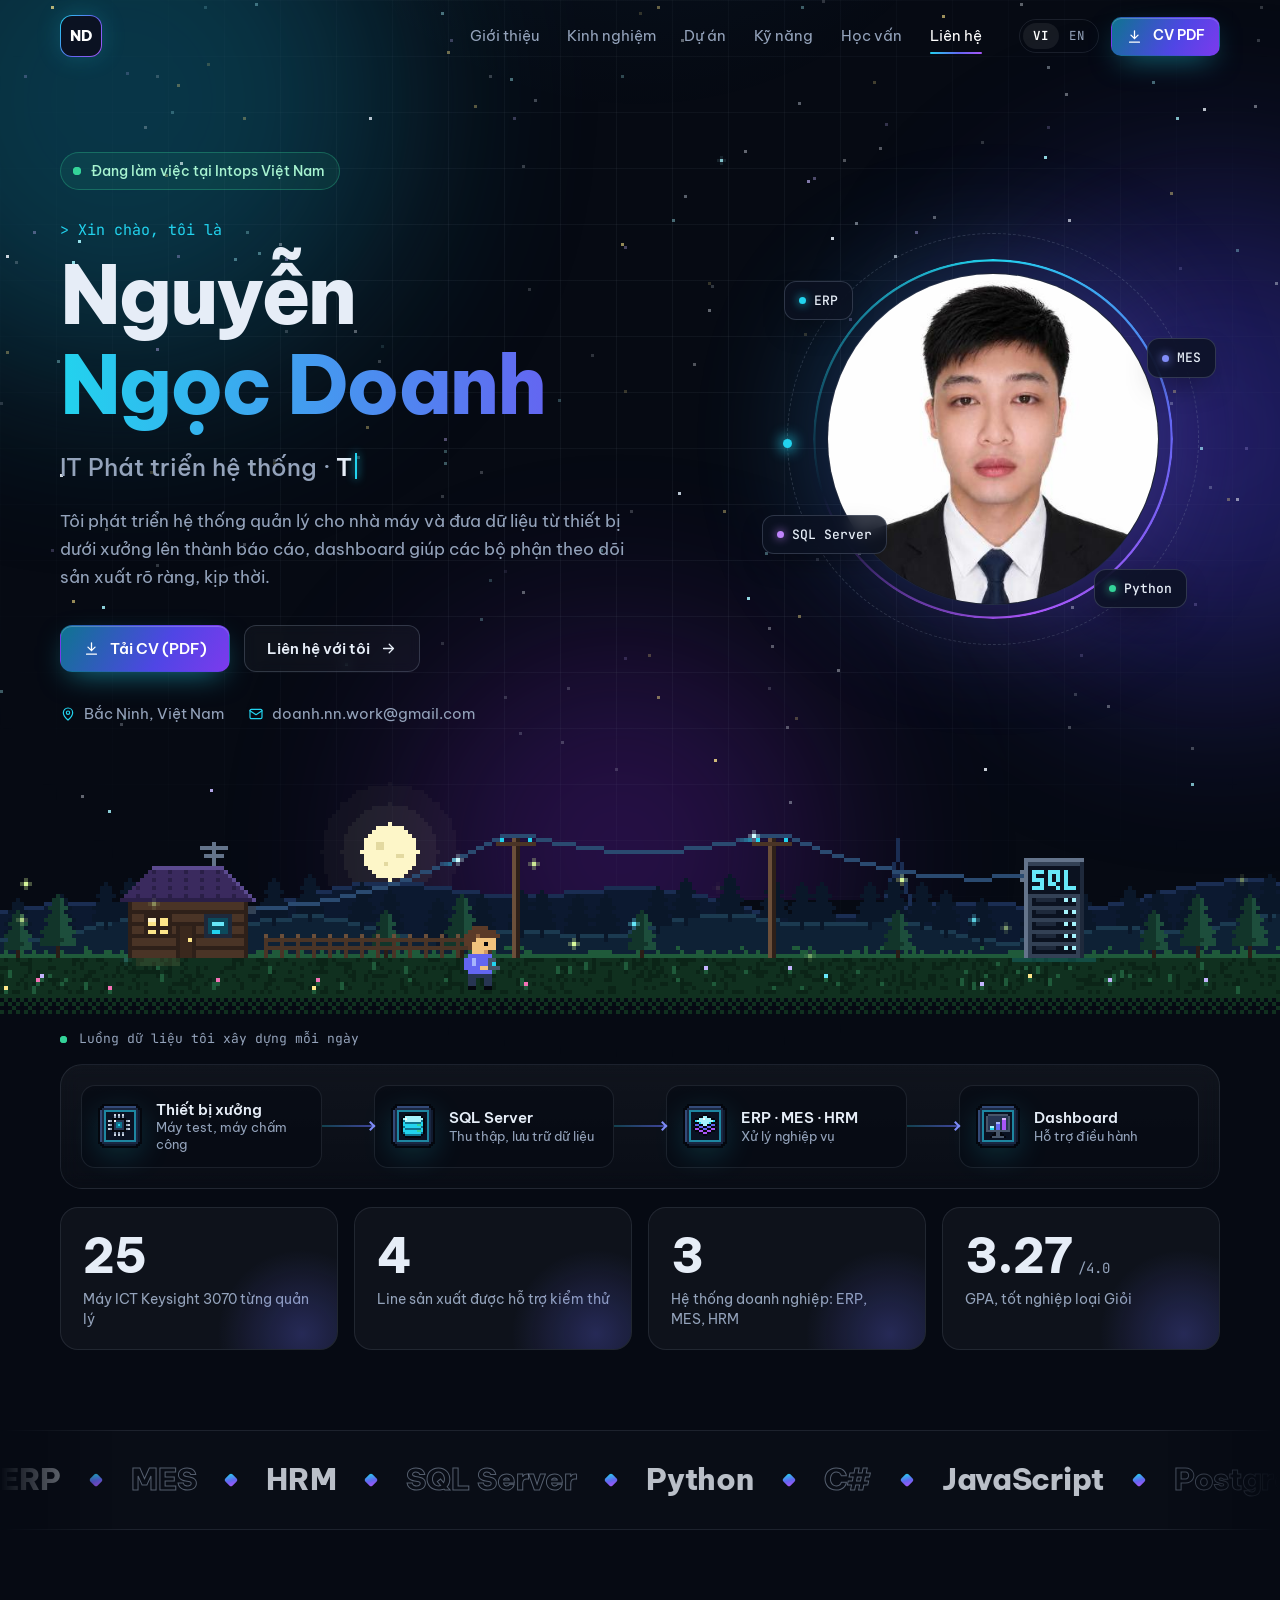
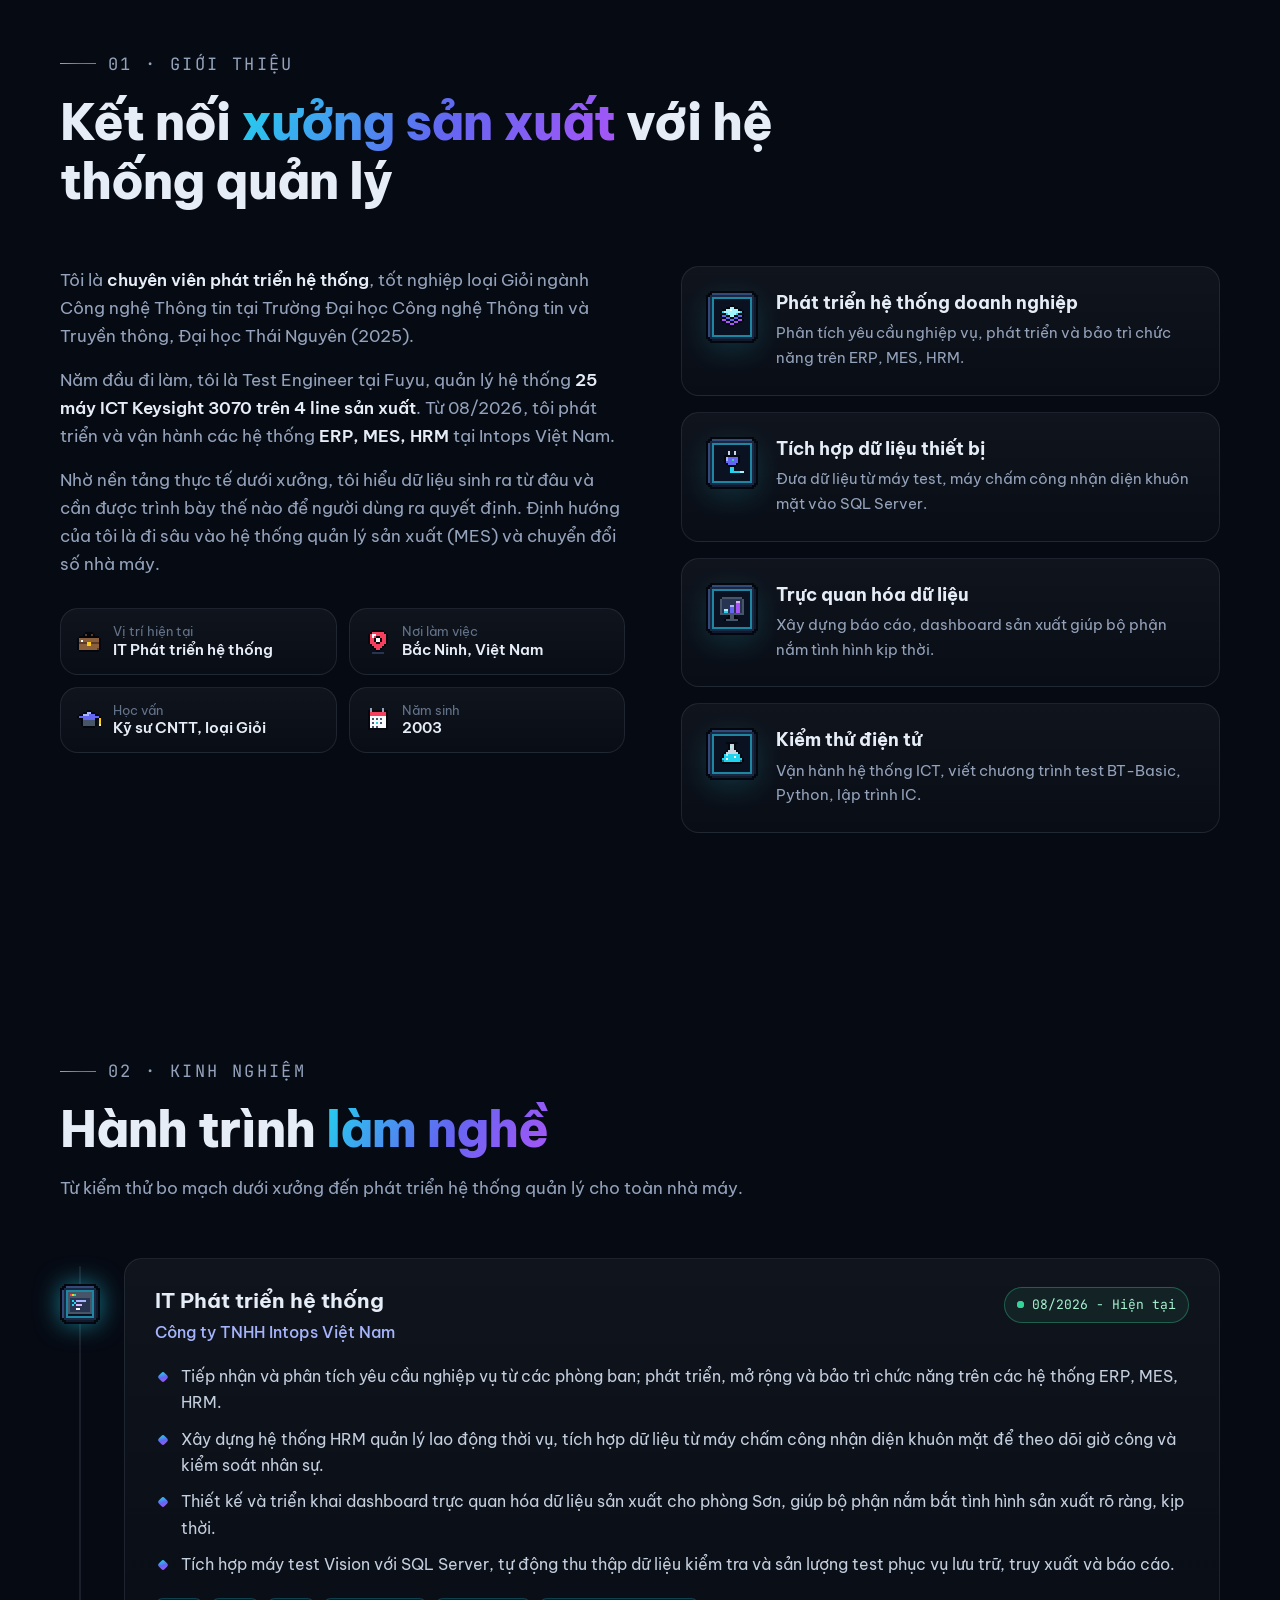
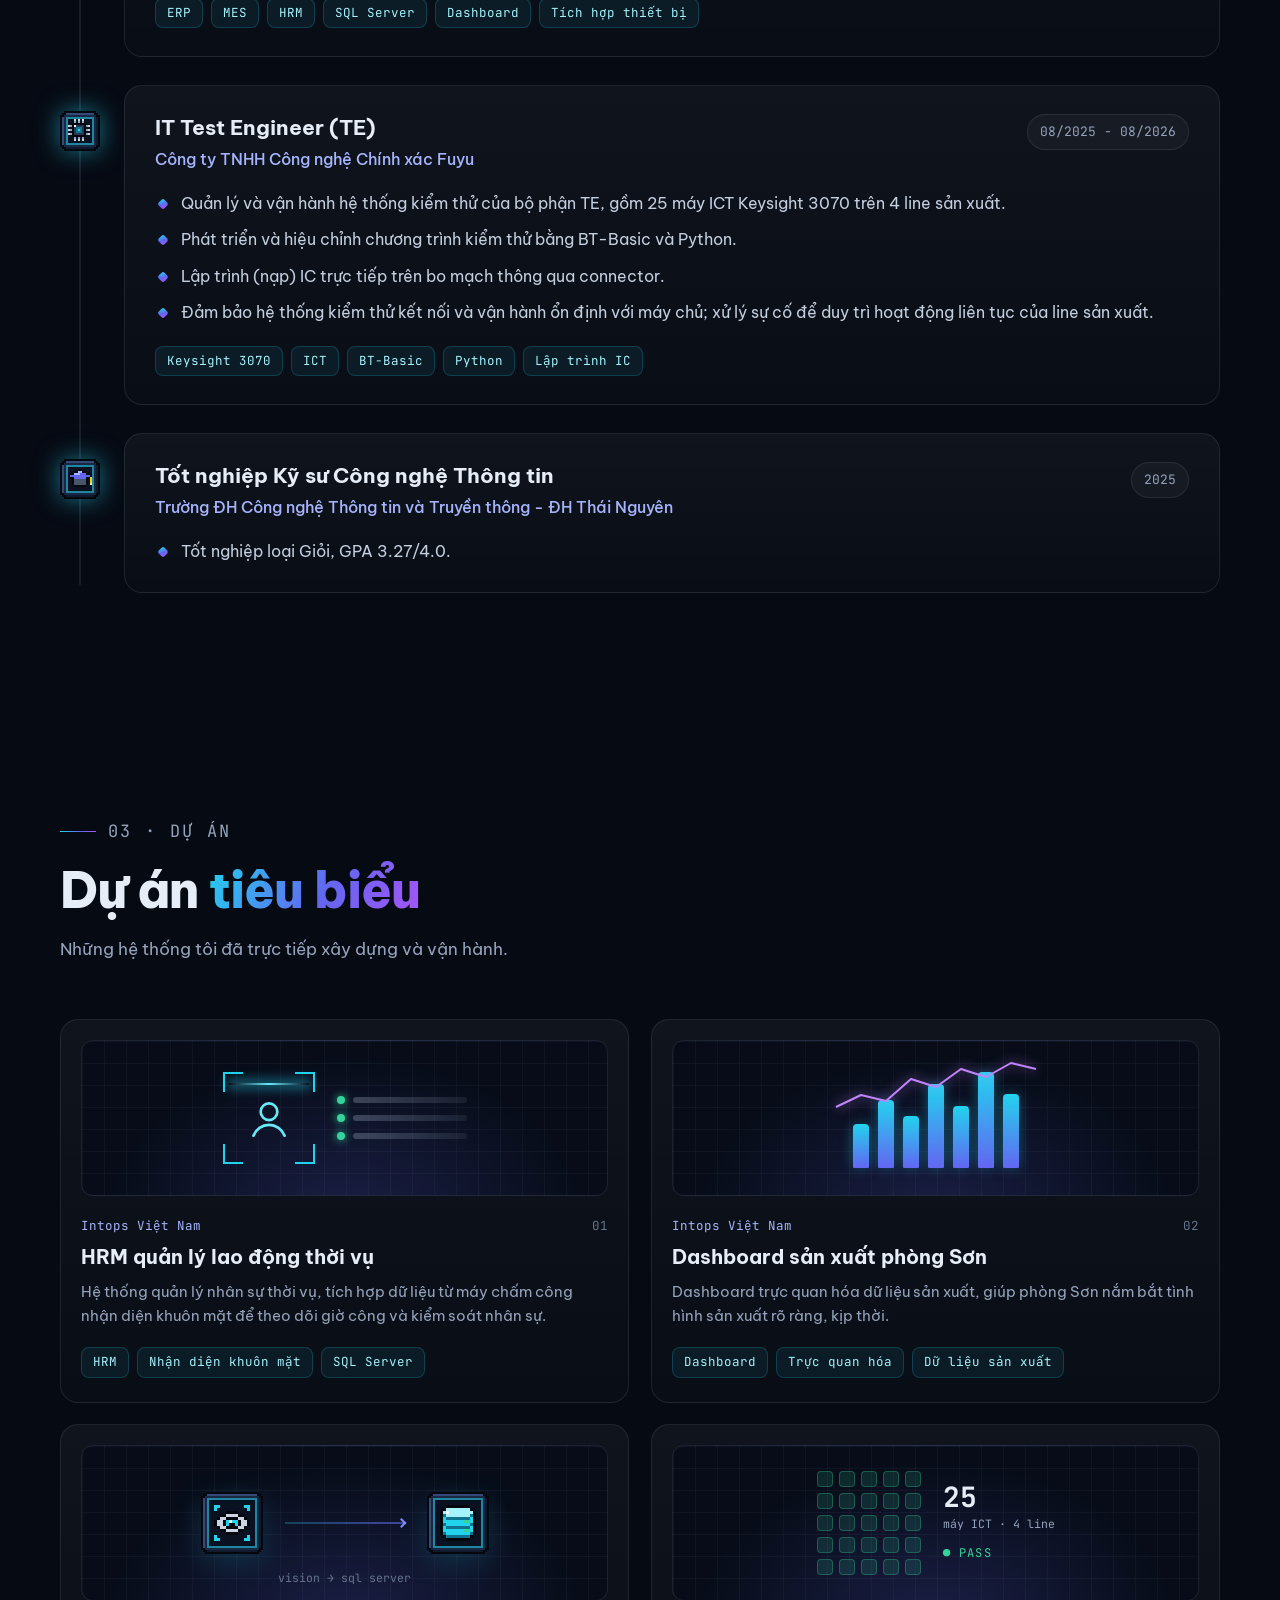
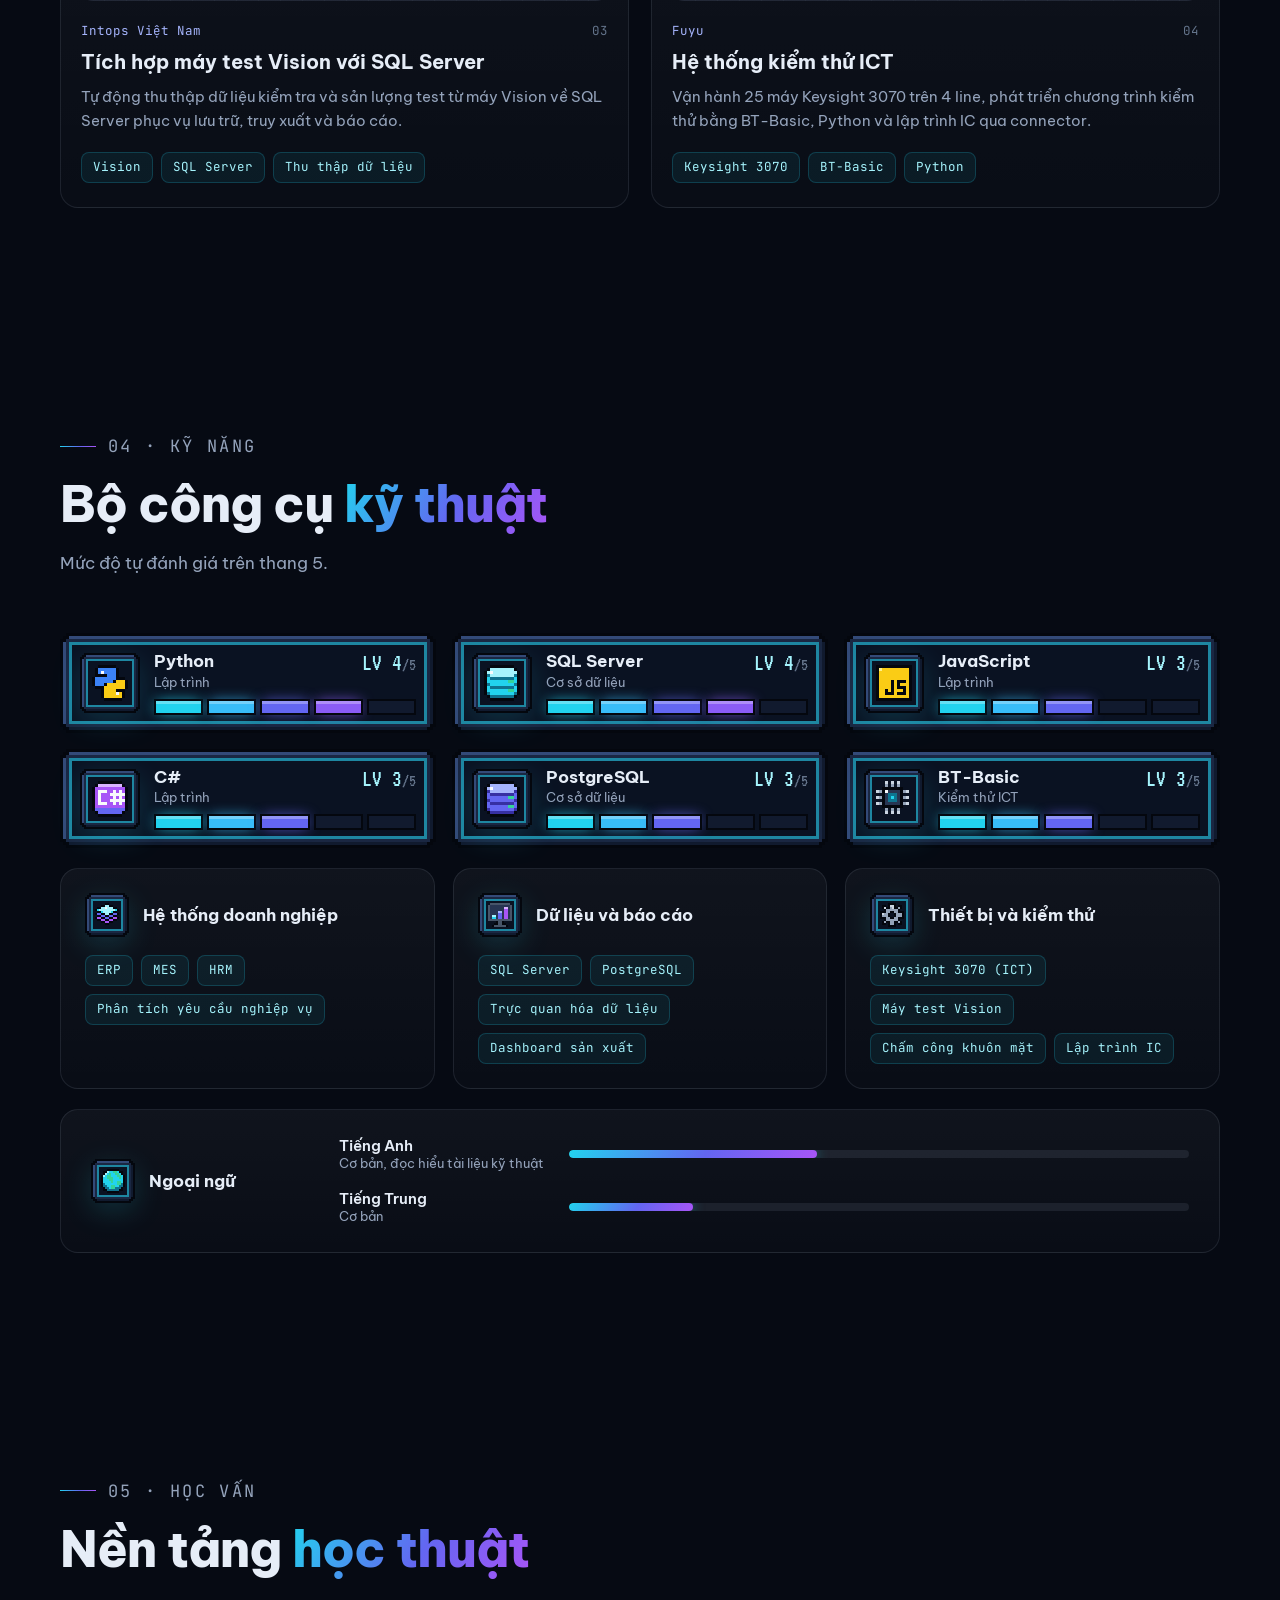
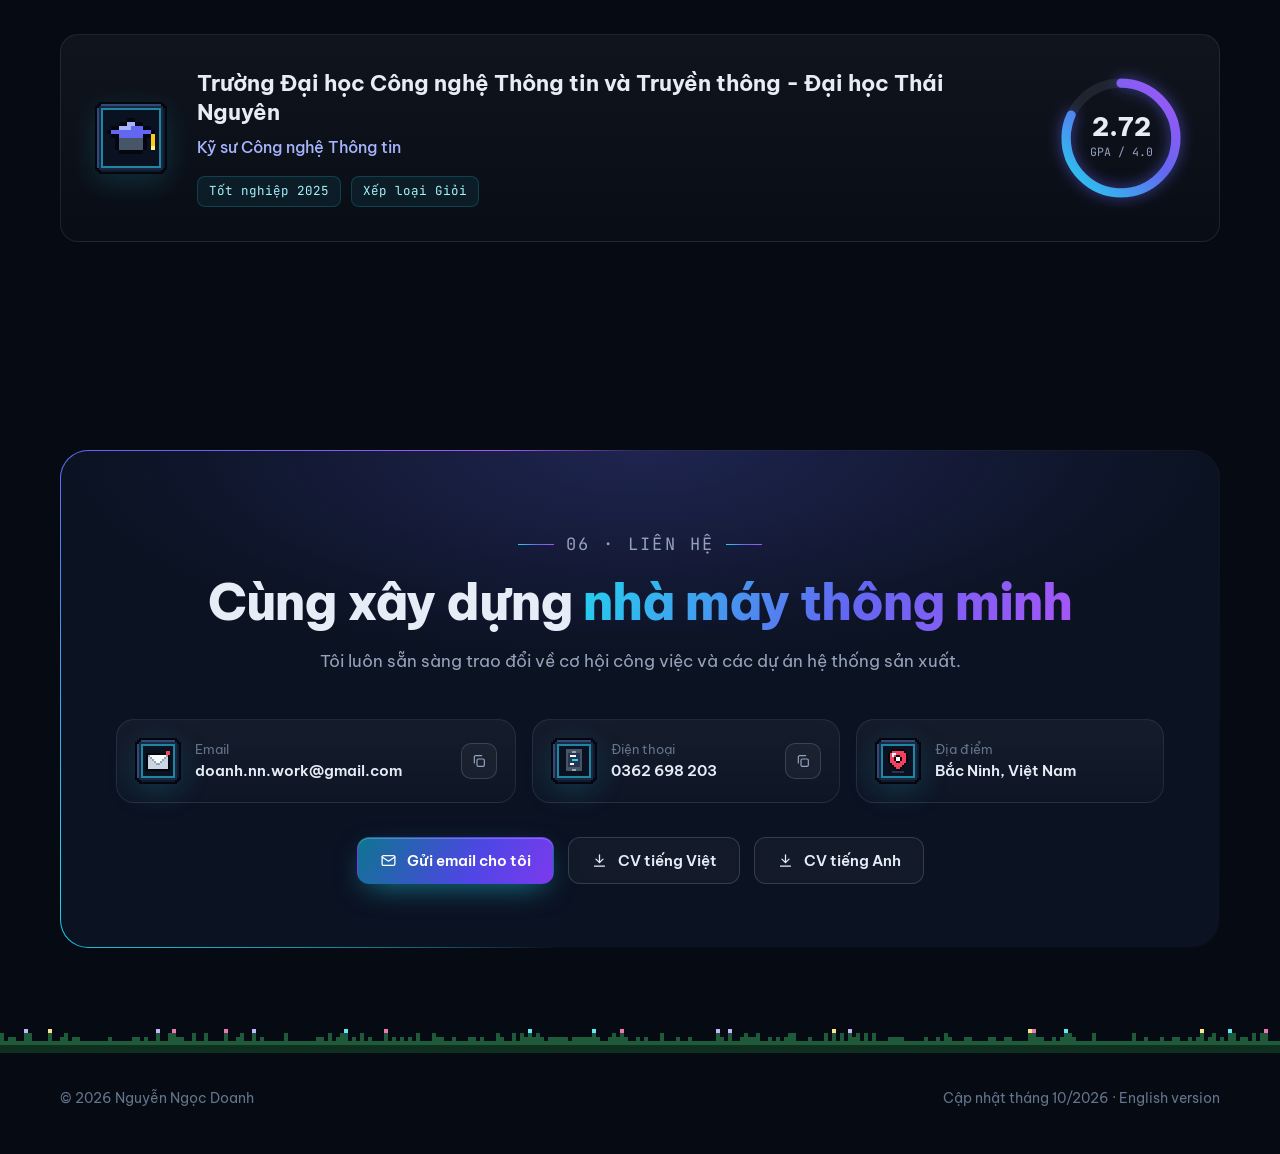
==== commit 02a57137: "Add pixel art accents: starry sky, night landscape with talking NPC, pixel icons and skill level bar" ====
--- a/index.html
+++ b/index.html
@@ -15,9 +15,12 @@
 <script>document.documentElement.classList.replace('no-js', 'js')</script>
 <link rel="preconnect" href="https://fonts.googleapis.com">
 <link rel="preconnect" href="https://fonts.gstatic.com" crossorigin>
-<link href="https://fonts.googleapis.com/css2?family=Be+Vietnam+Pro:wght@400;500;600;700;800&family=JetBrains+Mono:wght@400;500;700&display=swap" rel="stylesheet">
+<link href="https://fonts.googleapis.com/css2?family=Be+Vietnam+Pro:wght@400;500;600;700;800&family=JetBrains+Mono:wght@400;500;700&family=VT323&display=swap" rel="stylesheet">
 <link rel="stylesheet" href="style.css">
+<link rel="stylesheet" href="pixel.css">
 <script src="script.js" defer></script>
+<script src="sprites.js" defer></script>
+<script src="pixel.js" defer></script>
 </head>
 <body>
 <a class="skip" href="#gioi-thieu">Bỏ qua tới nội dung</a>
@@ -79,7 +82,7 @@
 
   <!-- ================= MỞ ĐẦU ================= -->
   <section class="hero">
-    <canvas class="net" aria-hidden="true"></canvas>
+    <canvas class="sky" aria-hidden="true"></canvas>
     <div class="container">
       <div class="hero-in">
         <div class="hero-text">
@@ -114,7 +117,15 @@
           </div>
         </div>
       </div>
-
+    </div>
+
+    <!-- Dải phong cảnh pixel; bấm vào nhân vật để trò chuyện (vẽ bằng pixel.js) -->
+    <div class="land">
+      <canvas aria-hidden="true"></canvas>
+      <button class="npc" type="button" aria-label="Nói chuyện với Doanh" aria-haspopup="dialog" aria-expanded="false"><canvas width="10" height="26"></canvas></button>
+    </div>
+
+    <div class="container">
       <div class="flow-wrap reveal">
         <p class="flow-cap"><span class="pulse"></span>Luồng dữ liệu tôi xây dựng mỗi ngày</p>
         <div class="flow">
@@ -345,13 +356,13 @@
         <p>Mức độ tự đánh giá trên thang 5.</p>
       </div>
 
-      <div class="rings">
-        <div class="skill card glow reveal"><div class="dial" style="--p:80"><svg viewBox="0 0 112 112"><circle class="trk" cx="56" cy="56" r="48"/><circle class="bar" cx="56" cy="56" r="48"/></svg><div class="dial-val"><b>4<small>/5</small></b></div></div><h3>Python</h3><p>Lập trình</p></div>
-        <div class="skill card glow reveal" style="--d:.06s"><div class="dial" style="--p:80"><svg viewBox="0 0 112 112"><circle class="trk" cx="56" cy="56" r="48"/><circle class="bar" cx="56" cy="56" r="48"/></svg><div class="dial-val"><b>4<small>/5</small></b></div></div><h3>SQL Server</h3><p>Cơ sở dữ liệu</p></div>
-        <div class="skill card glow reveal" style="--d:.12s"><div class="dial" style="--p:60"><svg viewBox="0 0 112 112"><circle class="trk" cx="56" cy="56" r="48"/><circle class="bar" cx="56" cy="56" r="48"/></svg><div class="dial-val"><b>3<small>/5</small></b></div></div><h3>JavaScript</h3><p>Lập trình</p></div>
-        <div class="skill card glow reveal" style="--d:.18s"><div class="dial" style="--p:60"><svg viewBox="0 0 112 112"><circle class="trk" cx="56" cy="56" r="48"/><circle class="bar" cx="56" cy="56" r="48"/></svg><div class="dial-val"><b>3<small>/5</small></b></div></div><h3>C#</h3><p>Lập trình</p></div>
-        <div class="skill card glow reveal" style="--d:.24s"><div class="dial" style="--p:60"><svg viewBox="0 0 112 112"><circle class="trk" cx="56" cy="56" r="48"/><circle class="bar" cx="56" cy="56" r="48"/></svg><div class="dial-val"><b>3<small>/5</small></b></div></div><h3>PostgreSQL</h3><p>Cơ sở dữ liệu</p></div>
-        <div class="skill card glow reveal" style="--d:.3s"><div class="dial" style="--p:60"><svg viewBox="0 0 112 112"><circle class="trk" cx="56" cy="56" r="48"/><circle class="bar" cx="56" cy="56" r="48"/></svg><div class="dial-val"><b>3<small>/5</small></b></div></div><h3>BT-Basic</h3><p>Kiểm thử ICT</p></div>
+      <div class="lvls">
+        <div class="lvl reveal"><span class="lvl-ic" data-px="py"><svg class="icon"><use href="#i-code"/></svg></span><div class="lvl-name"><h3>Python</h3><p>Lập trình</p></div><span class="lvl-num" aria-label="Mức 4/5">LV 4<small>/5</small></span><span class="lvl-bar" aria-hidden="true"><i class="on"></i><i class="on"></i><i class="on"></i><i class="on"></i><i></i></span></div>
+        <div class="lvl reveal" style="--d:.06s"><span class="lvl-ic" data-px="db"><svg class="icon"><use href="#i-db"/></svg></span><div class="lvl-name"><h3>SQL Server</h3><p>Cơ sở dữ liệu</p></div><span class="lvl-num" aria-label="Mức 4/5">LV 4<small>/5</small></span><span class="lvl-bar" aria-hidden="true"><i class="on"></i><i class="on"></i><i class="on"></i><i class="on"></i><i></i></span></div>
+        <div class="lvl reveal" style="--d:.12s"><span class="lvl-ic" data-px="js"><svg class="icon"><use href="#i-code"/></svg></span><div class="lvl-name"><h3>JavaScript</h3><p>Lập trình</p></div><span class="lvl-num" aria-label="Mức 3/5">LV 3<small>/5</small></span><span class="lvl-bar" aria-hidden="true"><i class="on"></i><i class="on"></i><i class="on"></i><i></i><i></i></span></div>
+        <div class="lvl reveal" style="--d:.18s"><span class="lvl-ic" data-px="cs"><svg class="icon"><use href="#i-code"/></svg></span><div class="lvl-name"><h3>C#</h3><p>Lập trình</p></div><span class="lvl-num" aria-label="Mức 3/5">LV 3<small>/5</small></span><span class="lvl-bar" aria-hidden="true"><i class="on"></i><i class="on"></i><i class="on"></i><i></i><i></i></span></div>
+        <div class="lvl reveal" style="--d:.24s"><span class="lvl-ic" data-px="pg"><svg class="icon"><use href="#i-db"/></svg></span><div class="lvl-name"><h3>PostgreSQL</h3><p>Cơ sở dữ liệu</p></div><span class="lvl-num" aria-label="Mức 3/5">LV 3<small>/5</small></span><span class="lvl-bar" aria-hidden="true"><i class="on"></i><i class="on"></i><i class="on"></i><i></i><i></i></span></div>
+        <div class="lvl reveal" style="--d:.3s"><span class="lvl-ic" data-px="chip"><svg class="icon"><use href="#i-chip"/></svg></span><div class="lvl-name"><h3>BT-Basic</h3><p>Kiểm thử ICT</p></div><span class="lvl-num" aria-label="Mức 3/5">LV 3<small>/5</small></span><span class="lvl-bar" aria-hidden="true"><i class="on"></i><i class="on"></i><i class="on"></i><i></i><i></i></span></div>
       </div>
 
       <div class="groups">
@@ -434,12 +445,38 @@
 </main>
 
 <footer class="footer">
+  <canvas class="meadow" aria-hidden="true"></canvas>
   <div class="container">
     <span>© 2026 Nguyễn Ngọc Doanh</span>
     <span>Cập nhật tháng 10/2026 · <a href="en/" lang="en">English version</a></span>
   </div>
 </footer>
 
+<div class="dlg" role="dialog" aria-label="Trò chuyện với Doanh" hidden>
+  <div class="dlg-box" tabindex="-1">
+    <div class="dlg-body">
+      <p class="dlg-text" aria-hidden="true"></p>
+      <p class="sr-only dlg-live" aria-live="polite"></p>
+      <div class="dlg-actions" hidden>
+        <a class="btn btn-primary btn-sm" href="assets/cv/CV_Nguyen_Ngoc_Doanh_VI.pdf"><svg class="icon"><use href="#i-down"/></svg>Tải CV</a>
+        <a class="btn btn-ghost btn-sm" href="mailto:doanh.nn.work@gmail.com"><svg class="icon"><use href="#i-mail"/></svg>Gửi email</a>
+      </div>
+      <span class="dlg-hint" title="Bấm để đọc tiếp" aria-hidden="true"></span>
+    </div>
+    <div class="dlg-face" aria-hidden="true">
+      <span class="dlg-portrait"><canvas width="16" height="16"></canvas></span>
+      <b class="dlg-name">Doanh</b>
+    </div>
+    <button class="dlg-x" type="button" aria-label="Đóng hộp thoại">&times;</button>
+  </div>
+  <ul class="dlg-lines" hidden>
+    <li>Chào bạn! Mình là Doanh, đang làm IT phát triển hệ thống ở Intops Việt Nam.</li>
+    <li>Mỗi ngày mình đưa dữ liệu từ máy dưới xưởng vào SQL Server, rồi lên ERP, MES, HRM và dashboard.</li>
+    <li>Trước đó mình làm Test Engineer ở Fuyu, chăm sóc 25 máy ICT Keysight 3070 trên 4 line sản xuất.</li>
+    <li>Muốn xem kỹ hơn thì tải CV, hoặc gửi email cho mình nhé!</li>
+  </ul>
+</div>
+
 <button class="to-top" type="button" aria-label="Lên đầu trang">
   <svg class="pr" viewBox="0 0 52 52" aria-hidden="true"><circle cx="26" cy="26" r="24"/></svg>
   <svg class="icon"><use href="#i-up"/></svg>
--- a/style.css
+++ b/style.css
@@ -181,7 +181,6 @@
   -webkit-mask-image: radial-gradient(ellipse 75% 60% at 50% 28%, #000 30%, transparent 78%);
   mask-image: radial-gradient(ellipse 75% 60% at 50% 28%, #000 30%, transparent 78%);
 }
-.net { position: absolute; inset: 0; z-index: -1; width: 100%; height: 100%; }
 .hero-in { display: grid; grid-template-columns: 1.3fr .9fr; align-items: center; gap: 48px; }
 
 .badge {
@@ -565,10 +564,7 @@
 .ict-lbl span { font-size: 11.5px; color: var(--muted); }
 .ict-lbl em { margin-top: 8px; font-style: normal; font-size: 12px; color: var(--ok); letter-spacing: .1em; }
 
-/* ---------- Kỹ năng ---------- */
-.rings { display: grid; grid-template-columns: repeat(6, 1fr); gap: 16px; }
-.skill { padding: 24px 12px 22px; text-align: center; }
-.skill:hover { transform: translateY(-6px); }
+/* ---------- Kỹ năng (thanh cấp độ ở pixel.css), vòng GPA ---------- */
 .dial { position: relative; width: 112px; height: 112px; margin: 0 auto; }
 .dial svg { width: 100%; height: 100%; transform: rotate(-90deg); overflow: visible; }
 .dial circle { fill: none; stroke-width: 8; }
@@ -583,8 +579,6 @@
 .dial-val { position: absolute; inset: 0; display: grid; place-items: center; align-content: center; }
 .dial-val b { font-size: 26px; font-weight: 800; line-height: 1; }
 .dial-val small { margin-top: 3px; font-family: var(--mono); font-size: 11.5px; color: var(--muted); }
-.skill h3 { margin-top: 14px; font-size: 16px; font-weight: 700; }
-.skill p { font-size: 13px; color: var(--muted); }
 
 .groups { display: grid; grid-template-columns: repeat(3, 1fr); gap: 18px; margin-top: 20px; }
 .group { padding: 24px; }
@@ -687,7 +681,6 @@
 
 /* ---------- Màn hình vừa ---------- */
 @media (max-width: 1100px) {
-  .rings { grid-template-columns: repeat(3, 1fr); }
   .node { flex-direction: column; align-items: flex-start; gap: 10px; }
   .pipe { flex-basis: 36px; }
   .menu a { padding: 8px 10px; font-size: 14px; }
@@ -741,8 +734,6 @@
   .nav-right .btn-sm { display: none; }
   .cta .btn { flex: 1 1 100%; }
   .facts { grid-template-columns: 1fr; }
-  .rings { grid-template-columns: repeat(2, 1fr); }
-  .dial { width: 100px; height: 100px; }
   .section { padding: 80px 0; }
   .sec-head { margin-bottom: 40px; }
   .tl { padding-left: 46px; }
@@ -773,7 +764,7 @@
 
 /* ---------- In ---------- */
 @media print {
-  .bg, .net, .nav, .progress, .to-top, .toast, .marquee, .viz, .hero-visual, .flow-wrap .flow { display: none !important; }
+  .bg, .nav, .progress, .to-top, .toast, .marquee, .viz, .hero-visual, .flow-wrap .flow { display: none !important; }
   body { background: #fff; color: #111; }
   .card { background: none; border-color: #ccc; }
   .grad, .name .grad { color: #1f3b5c; background: none; -webkit-text-fill-color: #1f3b5c; }
--- a/pixel.css
+++ b/pixel.css
@@ -0,0 +1,173 @@
+/* =========================================================
+   Pixel art: khung pixel, biểu tượng pixel, cảnh đêm, hộp thoại, thanh cấp độ kỹ năng.
+   Hình do pixel.js vẽ (dữ liệu trong sprites.js). Màu bám theo bảng màu của style.css.
+   ========================================================= */
+:root {
+  --pixel: "VT323", var(--mono);
+  /* Khung 12x12 cắt 9 mảnh (border-image): viền đen bậc thang, dải kim loại, chỉ sáng cyan */
+  --px-frame: url("data:image/svg+xml,<svg xmlns='http://www.w3.org/2000/svg' width='12' height='12' viewBox='0 0 12 12' shape-rendering='crispEdges'><path fill='%2304070e' d='M2 0h8v1h1v1h1v8h-1v1h-1v1H2v-1H1v-1H0V2h1V1h1z'/><path fill='%231a2742' d='M3 1h6v1h1v1h1v6h-1v1h-1v1H3v-1H2V9H1V3h1V2h1z'/><path fill='%23334a78' d='M3 1h6v1H3zM1 3h1v6H1z'/><path fill='%23101a2e' d='M3 10h6v1H3zM10 3h1v6h-1z'/><path fill='%2322d3ee' fill-opacity='.55' d='M3 3h6v6H3z'/><path fill='%230a1222' d='M4 4h4v4H4z'/></svg>");
+  /* Khung gỗ cho bảng tên, điểm ấm kiểu Stardew */
+  --px-wood: url("data:image/svg+xml,<svg xmlns='http://www.w3.org/2000/svg' width='12' height='12' viewBox='0 0 12 12' shape-rendering='crispEdges'><path fill='%231f140d' d='M2 0h8v1h1v1h1v8h-1v1h-1v1H2v-1H1v-1H0V2h1V1h1z'/><path fill='%238b5e3c' d='M3 1h6v1h1v1h1v6h-1v1h-1v1H3v-1H2V9H1V3h1V2h1z'/><path fill='%23b98154' d='M3 1h6v1H3zM1 3h1v6H1z'/><path fill='%235c3d27' d='M3 10h6v1H3zM10 3h1v6h-1z'/><path fill='%23f5c16c' fill-opacity='.7' d='M3 3h6v6H3z'/><path fill='%236b4a32' d='M4 4h4v4H4z'/></svg>");
+}
+.sr-only {
+  position: absolute; width: 1px; height: 1px; margin: -1px; padding: 0;
+  overflow: hidden; clip: rect(0 0 0 0); white-space: nowrap; border: 0;
+}
+
+/* ---------- Biểu tượng pixel (pixel.js thêm .px-on và ảnh .px-ic) ---------- */
+.px-on > .icon { display: none; }
+.px-ic { display: block; width: 24px; height: 24px; flex: none; image-rendering: pixelated; }
+/* Ô chứa biểu tượng kiểu ô đồ trong game */
+.ic-box.px-on, .node-ic.px-on, .v-node.px-on, .tl-dot.px-on, .lvl-ic {
+  --fw: 8px;
+  border: var(--fw) solid transparent; border-radius: 0;
+  border-image: var(--px-frame) 4 fill / var(--fw) stretch;
+  background: none; box-shadow: none;
+  filter: drop-shadow(0 8px 14px rgba(34, 211, 238, .16));
+}
+.v-node.px-on .px-ic { width: 36px; height: 36px; }
+.edu > .ic-box.px-on .px-ic { width: 48px; height: 48px; }
+.card:hover .px-on .px-ic, .node:hover .px-ic, .lvl:hover .px-ic { animation: px-hop .5s steps(2) 1; }
+@keyframes px-hop { 50% { translate: 0 -3px; } }
+
+/* Dòng thời gian: biểu tượng xám, cuộn tới thì sáng lên */
+.tl-dot.px-on { color: inherit; }
+.js .tl-item:not(.in) .tl-dot.px-on .px-ic { filter: grayscale(1) brightness(.55); }
+.tl-item.in .tl-dot.px-on { box-shadow: none; filter: drop-shadow(0 0 12px rgba(34, 211, 238, .55)); }
+.tl-dot .px-ic { transition: filter .5s; }
+
+/* ---------- Trời sao pixel ở phần mở đầu ---------- */
+.sky { position: absolute; top: 0; left: 0; z-index: -1; pointer-events: none; image-rendering: pixelated; }
+
+/* ---------- Dải phong cảnh và nhân vật ---------- */
+.land { position: relative; margin-top: 48px; overflow: hidden; }
+.land > canvas { display: block; image-rendering: pixelated; }
+.js .land + .container .flow-wrap { margin-top: 14px; }
+.npc {
+  position: absolute; left: 0; bottom: 0; padding: 0; border: 0; background: none;
+  cursor: pointer; will-change: transform;
+}
+.npc canvas { display: block; width: 100%; height: 100%; image-rendering: pixelated; }
+.npc:hover canvas, .npc:focus-visible canvas { filter: drop-shadow(0 0 3px rgba(103, 232, 249, .9)); }
+.npc:focus-visible { outline: 2px dashed var(--c1); outline-offset: 3px; border-radius: 0; }
+
+/* ---------- Hộp thoại kiểu Stardew ---------- */
+.dlg {
+  position: fixed; left: 50%; bottom: 20px; z-index: 65;
+  width: min(760px, 100% - 24px);
+  opacity: 0; translate: -50% 28px;
+  transition: opacity .25s, translate .25s steps(4);
+}
+.dlg.show { opacity: 1; translate: -50% 0; }
+.dlg[hidden], .dlg [hidden] { display: none !important; }
+.dlg-box {
+  --fw: 16px;
+  position: relative; display: grid; grid-template-columns: 1fr auto; gap: 18px;
+  padding: 10px 12px 12px 14px; cursor: pointer;
+  border: var(--fw) solid transparent; border-image: var(--px-frame) 4 fill / var(--fw) stretch;
+  filter: drop-shadow(0 20px 30px rgba(0, 0, 0, .65));
+}
+.dlg-box:focus { outline: none; }
+.dlg-box:focus-visible { outline: 2px dashed var(--c1); outline-offset: 6px; }
+.dlg-body { position: relative; min-width: 0; padding-bottom: 18px; }
+.dlg-text {
+  min-height: calc(1.75em * 3);
+  font-family: var(--mono); font-size: 15.5px; line-height: 1.75; color: #e6edf7;
+}
+.dlg-actions { display: flex; flex-wrap: wrap; gap: 10px; margin-top: 12px; }
+/* Mũi tên nhấp nháy "bấm để đọc tiếp", vẽ bằng bóng đổ từng ô 3px */
+.dlg-hint {
+  position: absolute; right: 16px; bottom: 6px;
+  width: 3px; height: 3px; background: currentColor; color: #67e8f9;
+  box-shadow: 3px 0, 6px 0, 9px 0, 12px 0, 3px 3px, 6px 3px, 9px 3px, 6px 6px;
+  animation: px-bob .8s steps(1) infinite;
+}
+@keyframes px-bob { 50% { translate: 0 3px; } }
+.dlg-face { display: grid; justify-items: center; align-content: start; gap: 8px; }
+.dlg-portrait {
+  --fw: 8px; display: block;
+  border: var(--fw) solid transparent; border-image: var(--px-frame) 4 fill / var(--fw) stretch;
+}
+.dlg-portrait canvas {
+  display: block; width: 80px; height: 80px; image-rendering: pixelated;
+  background: linear-gradient(#13284a, #0a1529);
+}
+.dlg-name {
+  --fw: 8px;
+  padding: 0 8px; border: var(--fw) solid transparent; border-image: var(--px-wood) 4 fill / var(--fw) stretch;
+  font-family: var(--pixel); font-size: 22px; font-weight: 400; line-height: 1; color: #fff4d6;
+  text-shadow: 2px 2px 0 #3b2416;
+}
+.dlg-x {
+  position: absolute; top: -26px; right: -26px;
+  display: grid; place-items: center; width: 28px; height: 28px; padding: 0 0 3px;
+  border: 0; cursor: pointer; background: #f43f5e; color: #fff;
+  font-family: var(--pixel); font-size: 26px; line-height: 1;
+  box-shadow: inset 0 0 0 3px #04070e, inset 0 6px 0 -3px #fb7185, inset 0 -6px 0 -3px #9f1239;
+}
+.dlg-x:hover { background: #fb7185; }
+
+/* ---------- Kỹ năng: thanh cấp độ 5 ô ---------- */
+.lvls { display: grid; grid-template-columns: repeat(3, 1fr); gap: 16px; }
+.lvl {
+  --fw: 12px;
+  display: grid; grid-template-columns: auto 1fr auto; grid-template-areas: "ic name num" "ic bar bar";
+  align-items: center; gap: 8px 14px; padding: 6px 8px;
+  border: var(--fw) solid transparent; border-image: var(--px-frame) 4 fill / var(--fw) stretch;
+  transition: transform .5s var(--ease), filter .3s;
+}
+.lvl:hover { transform: translateY(-5px); filter: drop-shadow(0 12px 22px rgba(34, 211, 238, .22)); }
+.js .lvl.reveal { transition: opacity .9s var(--ease) var(--d, 0s), translate .9s var(--ease) var(--d, 0s), transform .5s var(--ease), filter .3s; }
+.lvl-ic { grid-area: ic; display: grid; place-items: center; width: 60px; height: 60px; }
+.lvl-ic .px-ic { width: 36px; height: 36px; }
+.lvl-ic > .icon { width: 26px; height: 26px; color: var(--c1); }
+.lvl-name { grid-area: name; min-width: 0; }
+.lvl h3 { font-size: 17px; font-weight: 700; line-height: 1.25; }
+.lvl p { font-size: 13px; line-height: 1.4; color: var(--muted); }
+.lvl-num { grid-area: num; align-self: start; font-family: var(--pixel); font-size: 24px; line-height: 1; color: #a5f3fc; white-space: nowrap; }
+.lvl-num small { font-size: 18px; color: var(--dim); }
+.lvl-bar { grid-area: bar; display: flex; gap: 4px; }
+.lvl-bar i { flex: 1; height: 16px; background: #111a2e; box-shadow: inset 0 0 0 2px #04070e; }
+.lvl-bar i.on {
+  background: var(--c);
+  box-shadow: inset 0 0 0 2px #04070e, inset 0 5px 0 rgba(255, 255, 255, .3), 0 0 14px -3px var(--c);
+}
+.lvl-bar i:nth-child(1) { --c: #22d3ee; --i: 0; }
+.lvl-bar i:nth-child(2) { --c: #38bdf8; --i: 1; }
+.lvl-bar i:nth-child(3) { --c: #6366f1; --i: 2; }
+.lvl-bar i:nth-child(4) { --c: #8b5cf6; --i: 3; }
+.lvl-bar i:nth-child(5) { --c: #a855f7; --i: 4; }
+/* Cuộn tới thì các ô sáng lần lượt */
+.js .lvl .lvl-bar i { transition: background-color 0s, box-shadow 0s; transition-delay: calc(.4s + var(--i) * .16s); }
+.js .lvl:not(.in) .lvl-bar i.on { background: #111a2e; box-shadow: inset 0 0 0 2px #04070e; }
+
+/* ---------- Bãi cỏ chân trang ---------- */
+.footer { position: relative; }
+.meadow { position: absolute; left: 0; bottom: 100%; pointer-events: none; image-rendering: pixelated; }
+
+/* ---------- Không có JS: ẩn phần chỉ vẽ được bằng canvas ---------- */
+.no-js .land, .no-js .sky, .no-js .meadow, .no-js .dlg { display: none; }
+
+@media (max-width: 900px) {
+  .lvls { grid-template-columns: repeat(2, 1fr); }
+  .land { margin-top: 36px; }
+}
+@media (max-width: 600px) {
+  .lvls { grid-template-columns: 1fr; }
+  .tl-dot.px-on { --fw: 4px; left: -48px; width: 30px; height: 30px; top: 22px; }
+  .tl-dot.px-on .px-ic { width: 22px; height: 22px; }
+  .dlg { bottom: 12px; }
+  .dlg-box { --fw: 12px; grid-template-columns: 1fr; gap: 6px; padding: 8px 10px 10px; }
+  .dlg-face { grid-row: 1; display: flex; align-items: center; gap: 10px; justify-content: flex-start; }
+  .dlg-portrait { --fw: 4px; }
+  .dlg-portrait canvas { width: 48px; height: 48px; }
+  .dlg-name { font-size: 20px; }
+  .dlg-text { font-size: 14.5px; min-height: calc(1.7em * 4); line-height: 1.7; }
+  .dlg-x { top: -20px; right: -20px; }
+}
+@media (prefers-reduced-motion: reduce) {
+  .dlg { transition: none; }
+}
+@media print {
+  .land, .sky, .meadow, .dlg { display: none !important; }
+}
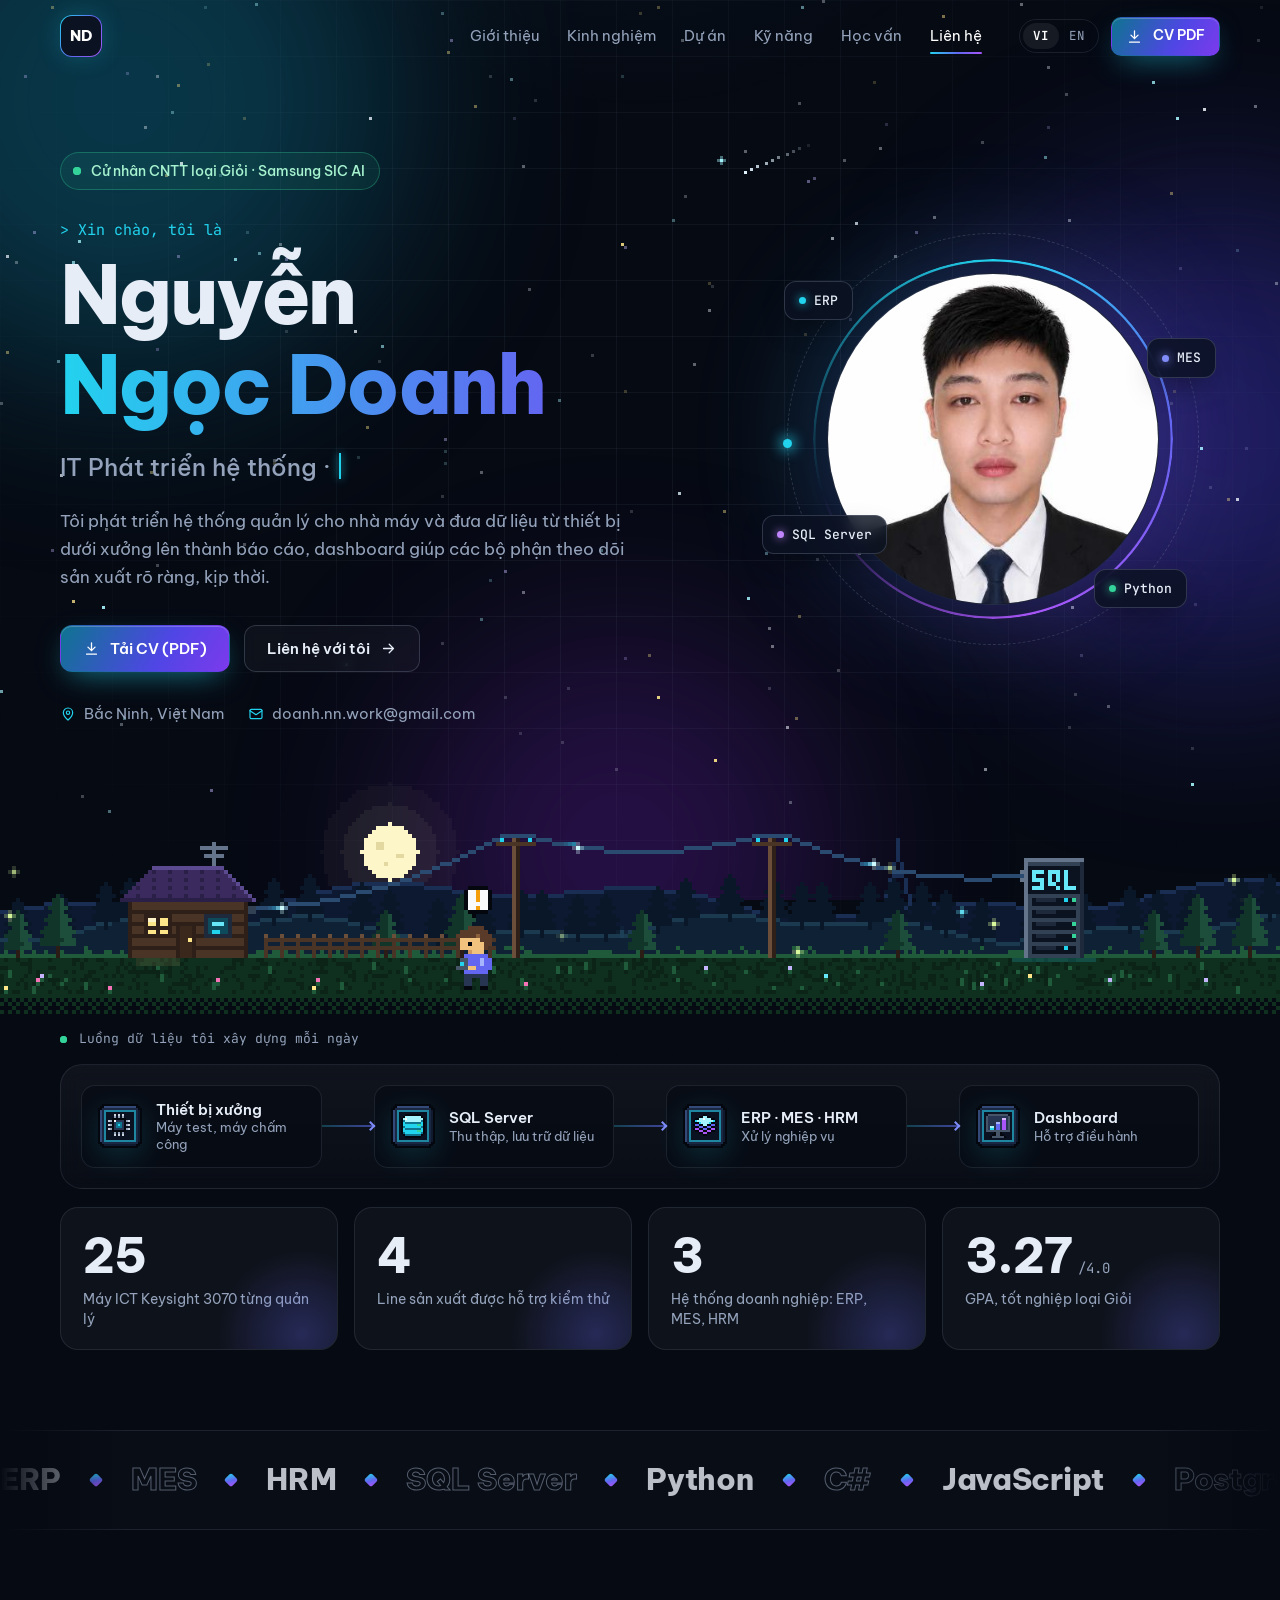
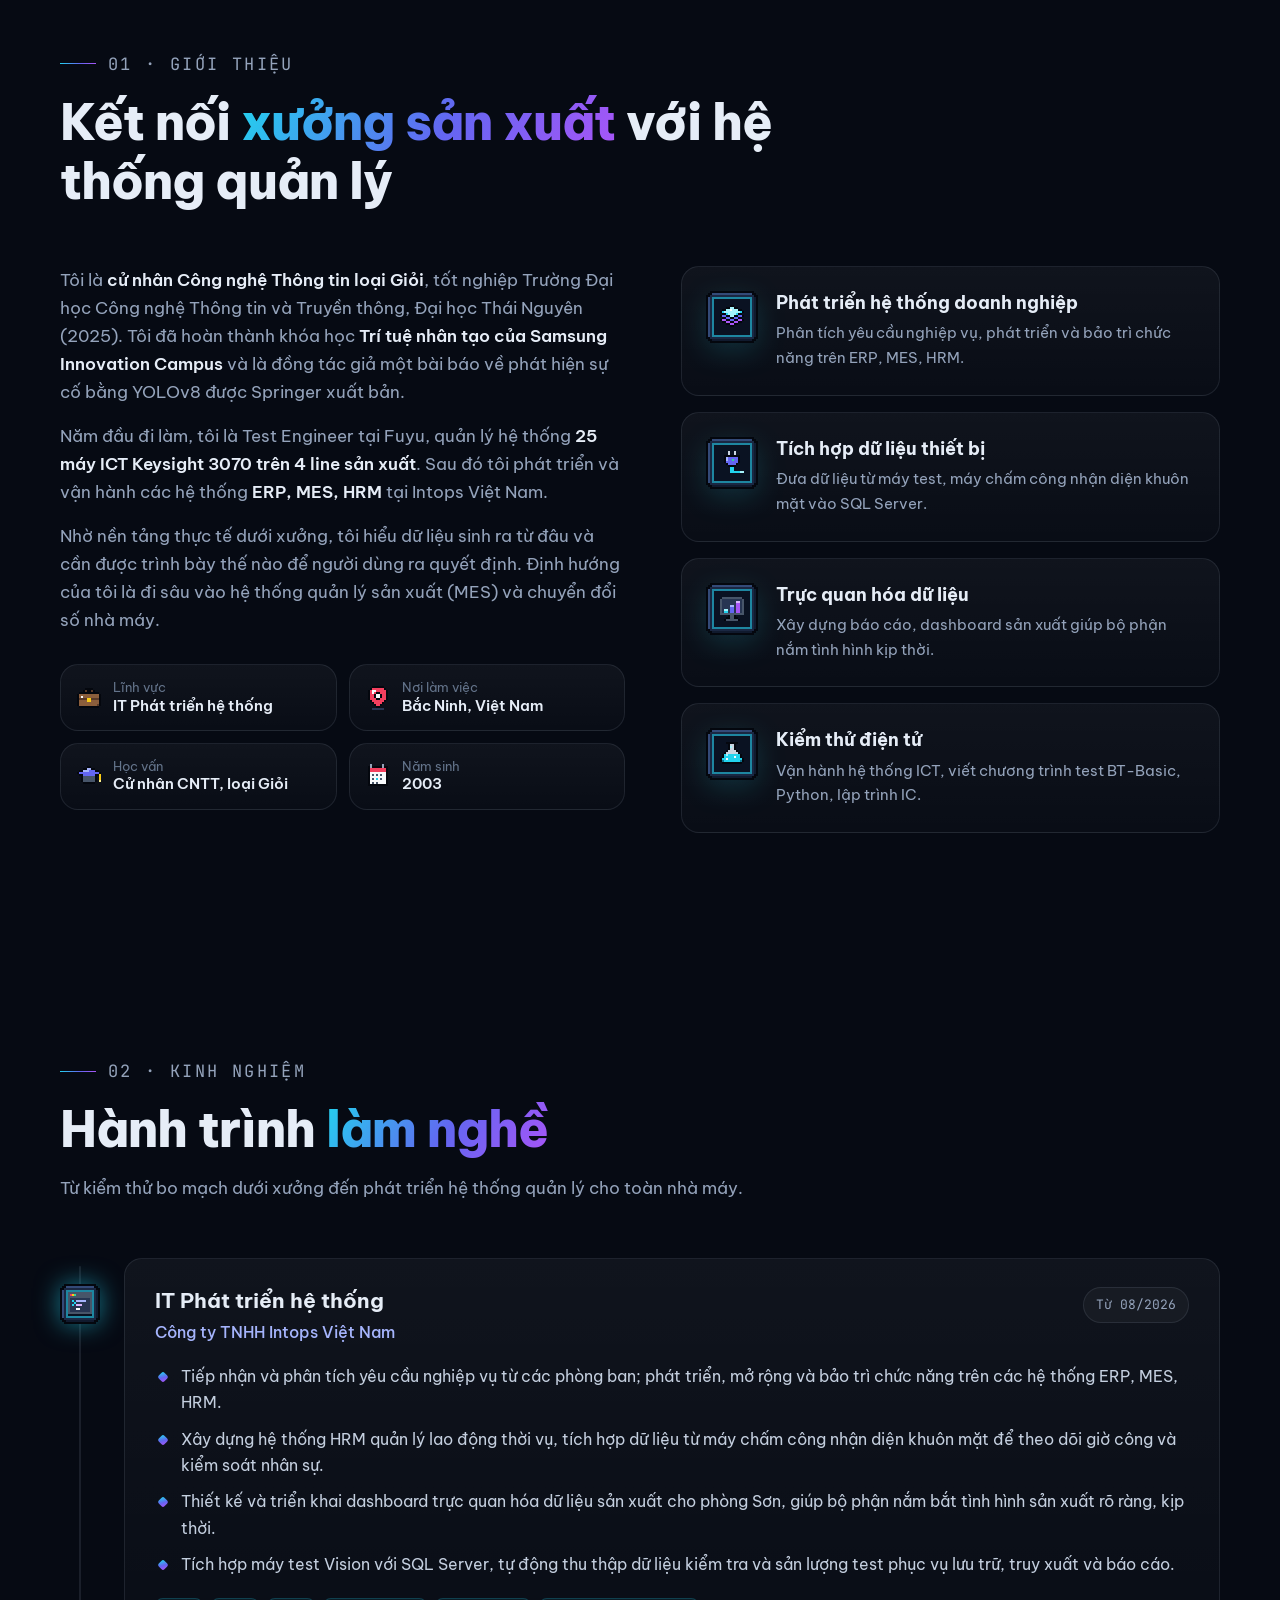
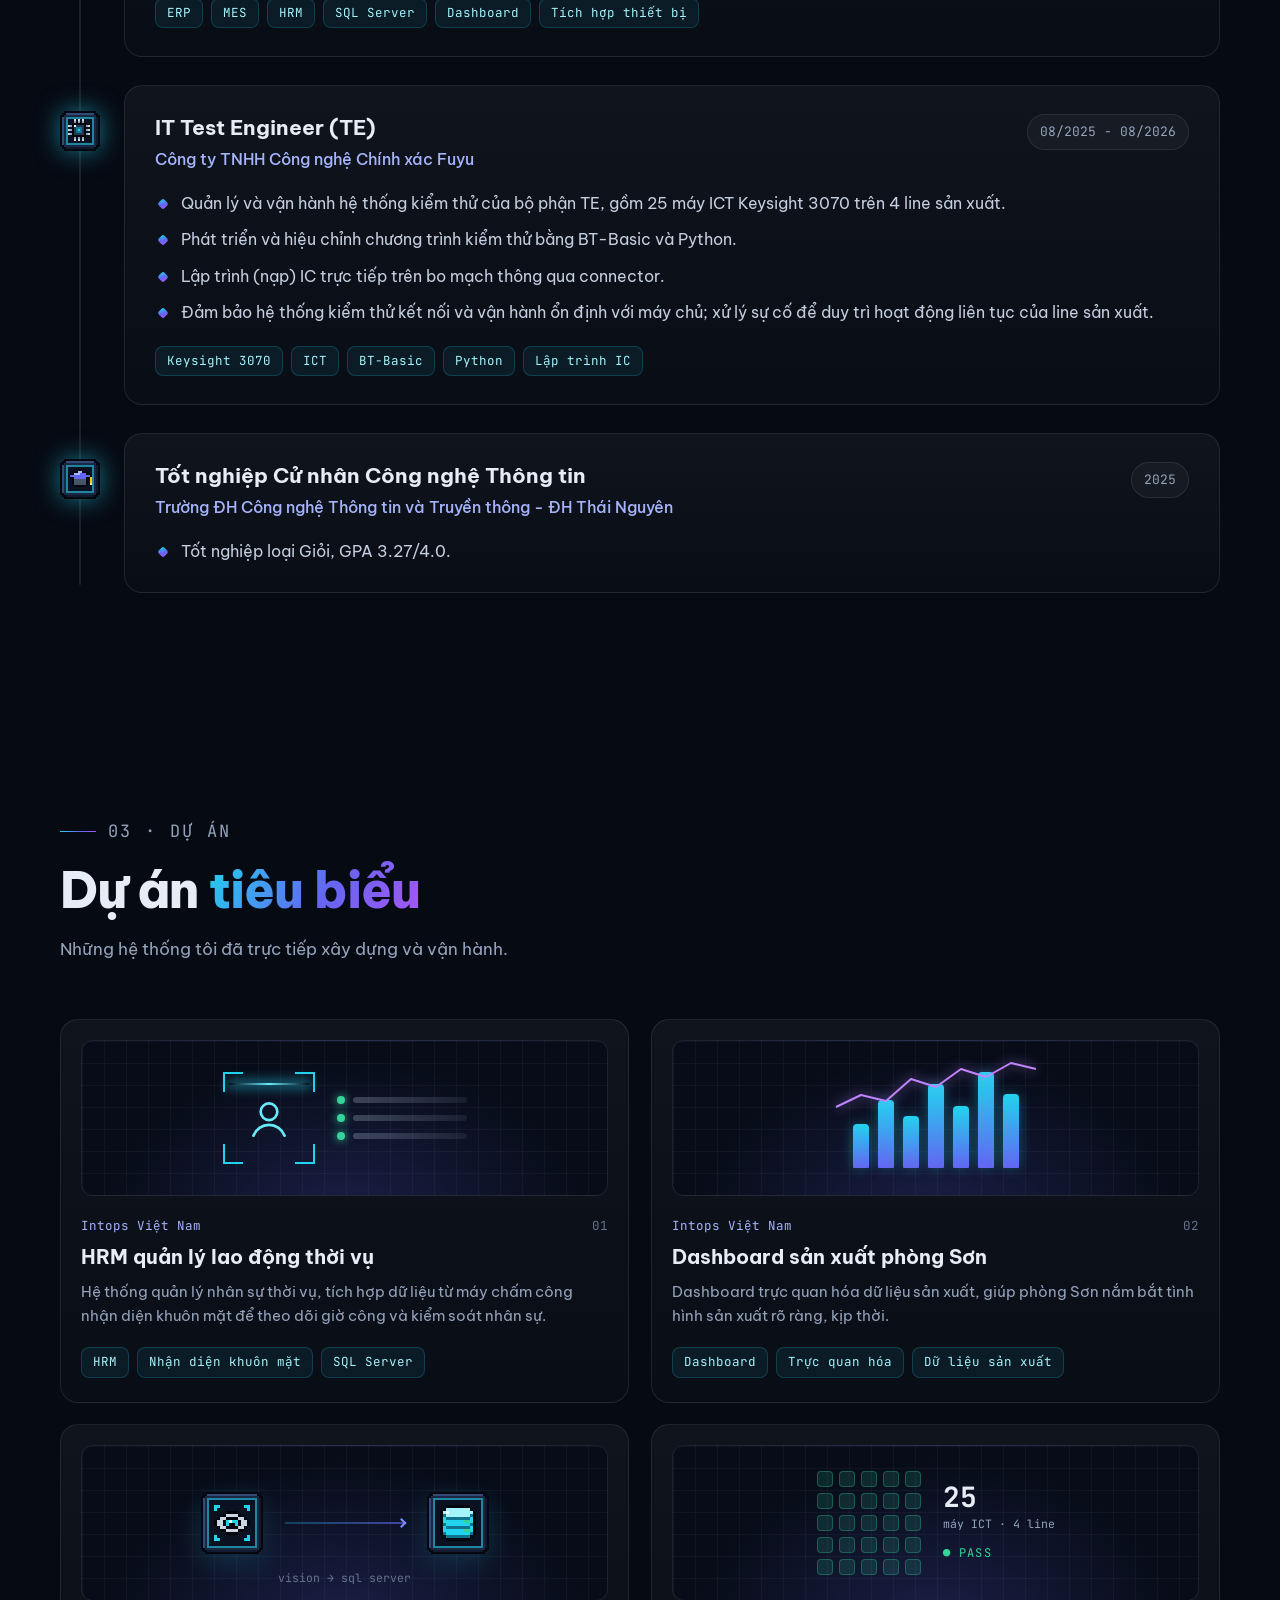
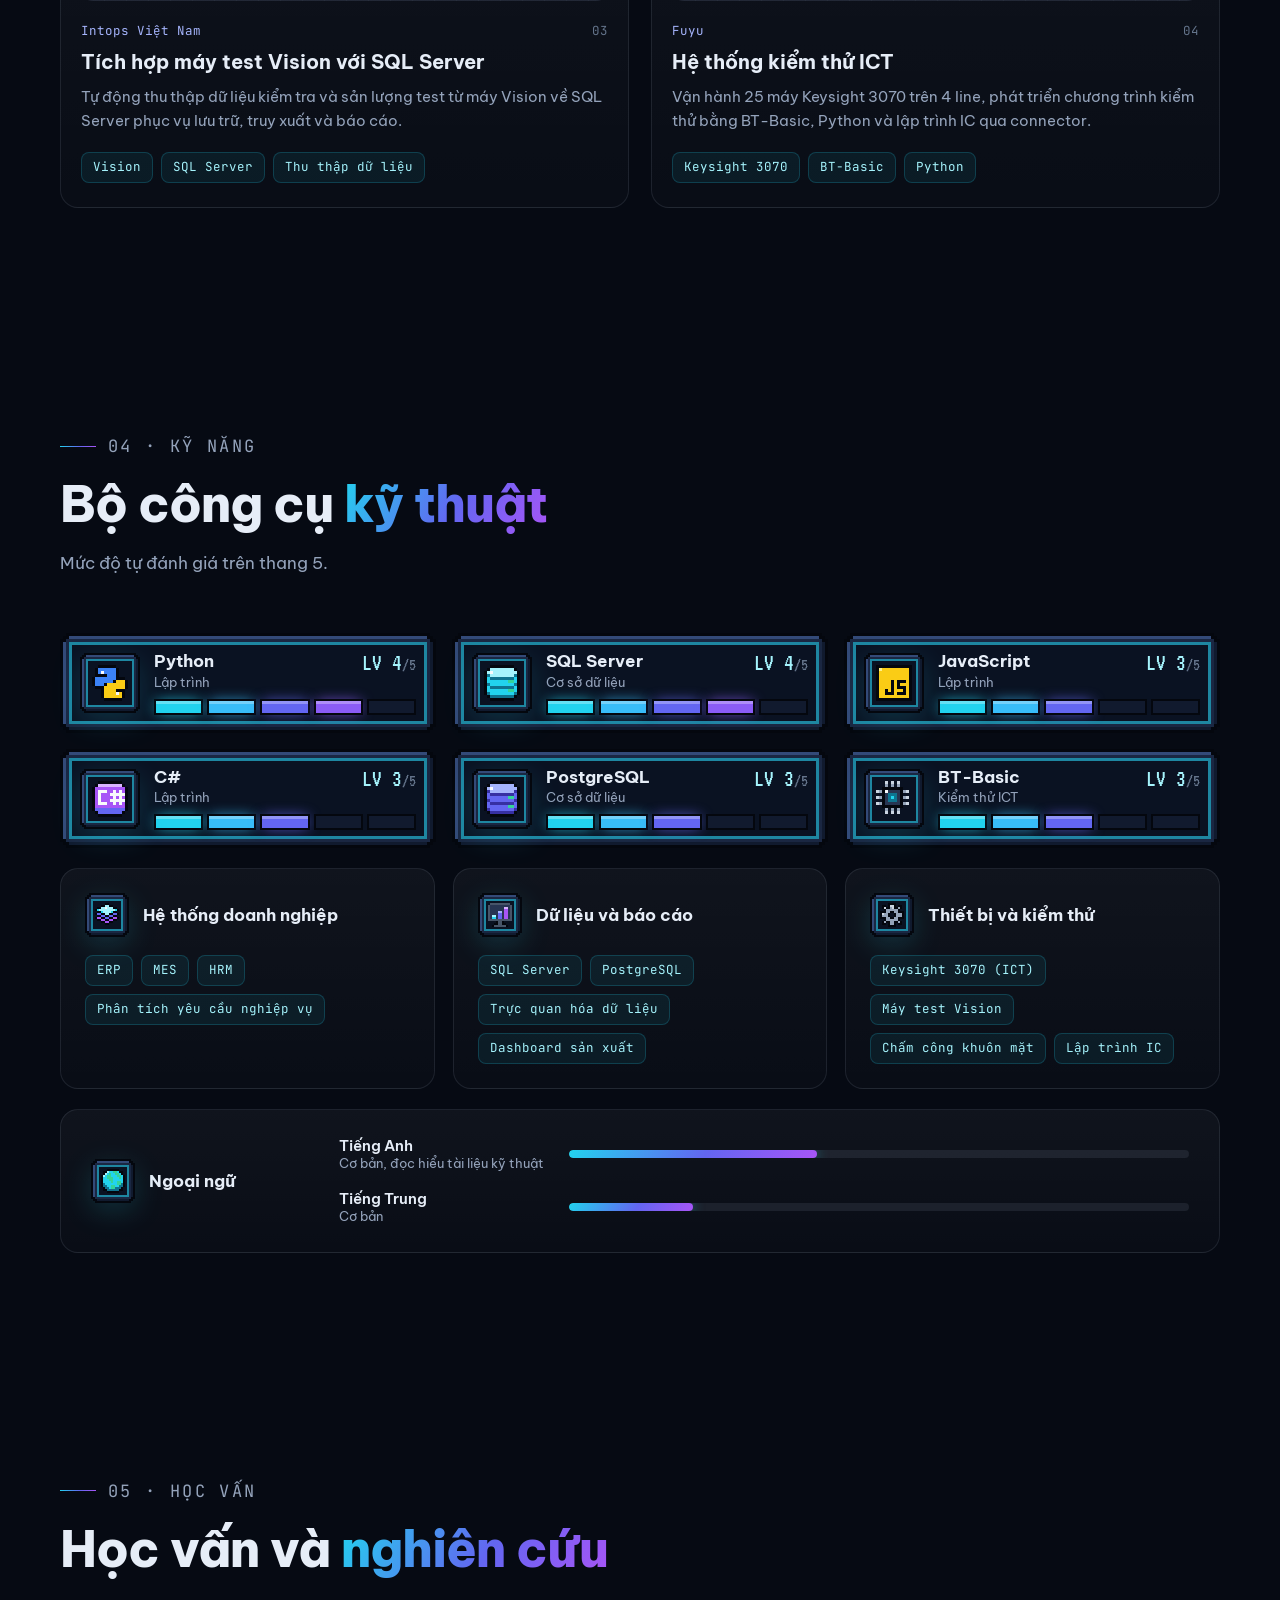
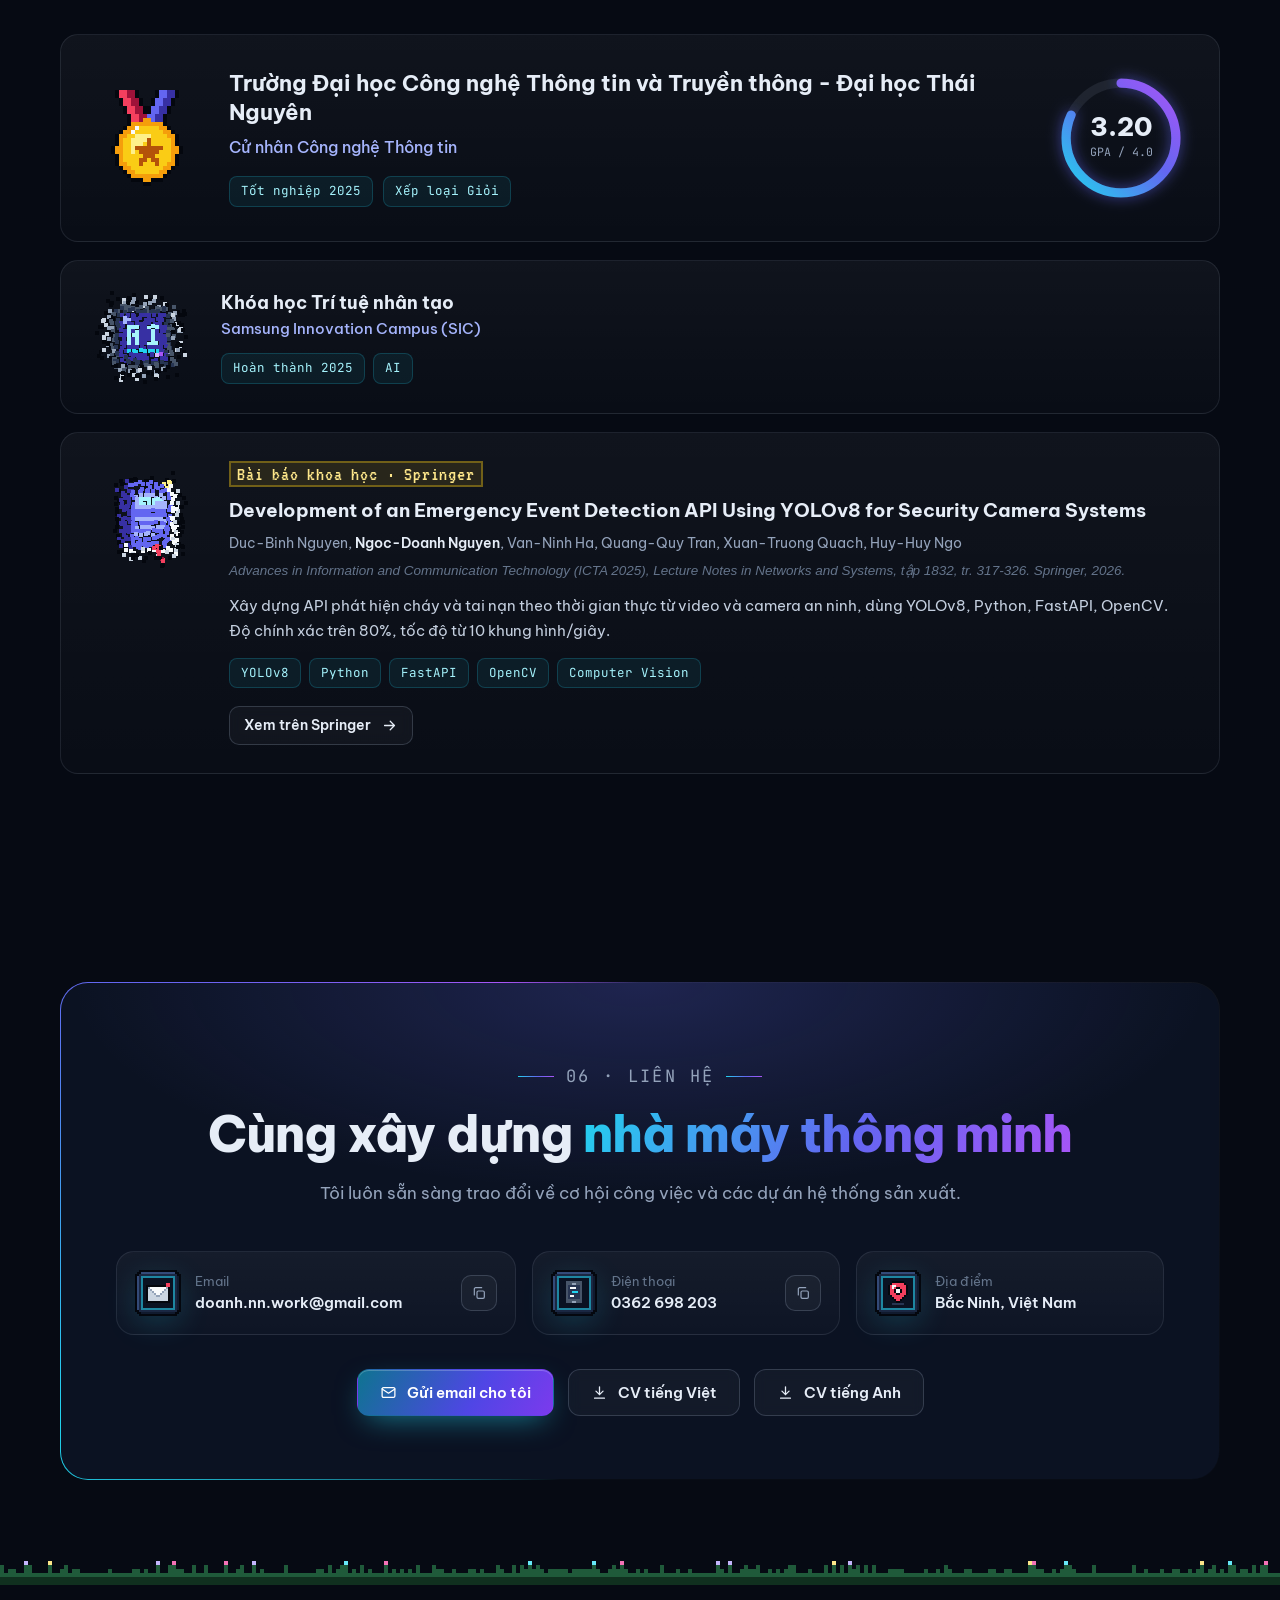
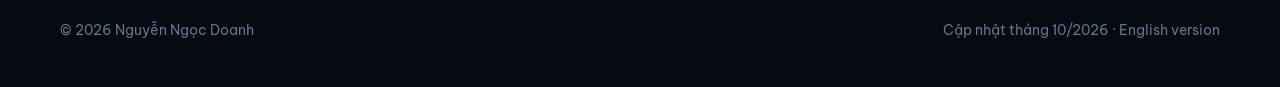
==== commit 56598487: "Add block-assembly pixel art, concentric pixel ring bursts, SIC AI course and Springer paper - Portr" ====
--- a/index.html
+++ b/index.html
@@ -4,7 +4,7 @@
 <meta charset="utf-8">
 <meta name="viewport" content="width=device-width, initial-scale=1">
 <title>Nguyễn Ngọc Doanh | IT Phát triển hệ thống (ERP · MES · HRM)</title>
-<meta name="description" content="Nguyễn Ngọc Doanh - IT Phát triển hệ thống tại Intops Việt Nam. Phát triển ERP, MES, HRM, tích hợp dữ liệu thiết bị nhà máy và xây dựng dashboard sản xuất.">
+<meta name="description" content="Nguyễn Ngọc Doanh - IT Phát triển hệ thống, cử nhân CNTT loại Giỏi, hoàn thành khóa AI Samsung Innovation Campus. Phát triển ERP, MES, HRM, tích hợp dữ liệu thiết bị nhà máy và xây dựng dashboard sản xuất.">
 <meta name="theme-color" content="#060a13">
 <meta property="og:type" content="profile">
 <meta property="og:title" content="Nguyễn Ngọc Doanh | IT Phát triển hệ thống">
@@ -86,7 +86,7 @@
     <div class="container">
       <div class="hero-in">
         <div class="hero-text">
-          <p class="badge reveal"><span class="pulse"></span>Đang làm việc tại Intops Việt Nam</p>
+          <p class="badge reveal"><span class="pulse"></span>Cử nhân CNTT loại Giỏi · Samsung SIC AI</p>
           <p class="hello reveal" style="--d:.08s">&gt; Xin chào, tôi là</p>
           <h1 class="name reveal" style="--d:.16s">Nguyễn<br><span class="grad">Ngọc Doanh</span></h1>
           <p class="role reveal" style="--d:.24s">IT Phát triển hệ thống &middot; <span class="typed" data-words='["ERP · MES · HRM","Tích hợp dữ liệu nhà máy","Dashboard sản xuất","SQL Server · Python · C#"]'>ERP · MES · HRM</span><span class="caret" aria-hidden="true"></span></p>
@@ -150,8 +150,8 @@
 
   <div class="marquee" aria-hidden="true">
     <div class="track">
-      <span>ERP</span><span>MES</span><span>HRM</span><span>SQL Server</span><span>Python</span><span>C#</span><span>JavaScript</span><span>PostgreSQL</span><span>Dashboard</span><span>Keysight 3070</span><span>BT-Basic</span><span>Vision</span>
-      <span>ERP</span><span>MES</span><span>HRM</span><span>SQL Server</span><span>Python</span><span>C#</span><span>JavaScript</span><span>PostgreSQL</span><span>Dashboard</span><span>Keysight 3070</span><span>BT-Basic</span><span>Vision</span>
+      <span>ERP</span><span>MES</span><span>HRM</span><span>SQL Server</span><span>Python</span><span>C#</span><span>JavaScript</span><span>PostgreSQL</span><span>Dashboard</span><span>Keysight 3070</span><span>BT-Basic</span><span>Vision</span><span>AI</span><span>YOLOv8</span>
+      <span>ERP</span><span>MES</span><span>HRM</span><span>SQL Server</span><span>Python</span><span>C#</span><span>JavaScript</span><span>PostgreSQL</span><span>Dashboard</span><span>Keysight 3070</span><span>BT-Basic</span><span>Vision</span><span>AI</span><span>YOLOv8</span>
     </div>
   </div>
 
@@ -165,12 +165,14 @@
       <div class="about">
         <div class="about-text reveal">
           <p>
-            Tôi là <strong>chuyên viên phát triển hệ thống</strong>, tốt nghiệp loại Giỏi ngành Công nghệ
-            Thông tin tại Trường Đại học Công nghệ Thông tin và Truyền thông, Đại học Thái Nguyên (2025).
+            Tôi là <strong>cử nhân Công nghệ Thông tin loại Giỏi</strong>, tốt nghiệp Trường Đại học Công nghệ
+            Thông tin và Truyền thông, Đại học Thái Nguyên (2025). Tôi đã hoàn thành khóa học
+            <strong>Trí tuệ nhân tạo của Samsung Innovation Campus</strong> và là đồng tác giả một bài báo
+            về phát hiện sự cố bằng YOLOv8 được Springer xuất bản.
           </p>
           <p>
             Năm đầu đi làm, tôi là Test Engineer tại Fuyu, quản lý hệ thống <strong>25 máy ICT Keysight 3070
-            trên 4 line sản xuất</strong>. Từ 08/2026, tôi phát triển và vận hành các hệ thống
+            trên 4 line sản xuất</strong>. Sau đó tôi phát triển và vận hành các hệ thống
             <strong>ERP, MES, HRM</strong> tại Intops Việt Nam.
           </p>
           <p>
@@ -179,9 +181,9 @@
             và chuyển đổi số nhà máy.
           </p>
           <div class="facts">
-            <div class="fact card"><svg class="icon"><use href="#i-brief"/></svg><span><small>Vị trí hiện tại</small><b>IT Phát triển hệ thống</b></span></div>
+            <div class="fact card"><svg class="icon"><use href="#i-brief"/></svg><span><small>Lĩnh vực</small><b>IT Phát triển hệ thống</b></span></div>
             <div class="fact card"><svg class="icon"><use href="#i-pin"/></svg><span><small>Nơi làm việc</small><b>Bắc Ninh, Việt Nam</b></span></div>
-            <div class="fact card"><svg class="icon"><use href="#i-cap"/></svg><span><small>Học vấn</small><b>Kỹ sư CNTT, loại Giỏi</b></span></div>
+            <div class="fact card"><svg class="icon"><use href="#i-cap"/></svg><span><small>Học vấn</small><b>Cử nhân CNTT, loại Giỏi</b></span></div>
             <div class="fact card"><svg class="icon"><use href="#i-cal"/></svg><span><small>Năm sinh</small><b>2003</b></span></div>
           </div>
         </div>
@@ -227,7 +229,7 @@
                 <h3>IT Phát triển hệ thống</h3>
                 <p class="company">Công ty TNHH Intops Việt Nam</p>
               </div>
-              <span class="period now"><span class="pulse"></span>08/2026 - Hiện tại</span>
+              <span class="period">Từ 08/2026</span>
             </div>
             <ul class="bullets">
               <li>Tiếp nhận và phân tích yêu cầu nghiệp vụ từ các phòng ban; phát triển, mở rộng và bảo trì chức năng trên các hệ thống ERP, MES, HRM.</li>
@@ -264,7 +266,7 @@
           <article class="job card glow reveal">
             <div class="job-head">
               <div>
-                <h3>Tốt nghiệp Kỹ sư Công nghệ Thông tin</h3>
+                <h3>Tốt nghiệp Cử nhân Công nghệ Thông tin</h3>
                 <p class="company">Trường ĐH Công nghệ Thông tin và Truyền thông - ĐH Thái Nguyên</p>
               </div>
               <span class="period">2025</span>
@@ -395,16 +397,35 @@
     <div class="container">
       <div class="sec-head reveal">
         <p class="eyebrow">05 · Học vấn</p>
-        <h2>Nền tảng <span class="grad">học thuật</span></h2>
+        <h2>Học vấn và <span class="grad">nghiên cứu</span></h2>
       </div>
       <article class="edu card glow reveal">
+        <canvas class="badge-art" data-art="grad" aria-hidden="true"></canvas>
         <span class="ic-box"><svg class="icon"><use href="#i-cap"/></svg></span>
         <div>
           <h3>Trường Đại học Công nghệ Thông tin và Truyền thông - Đại học Thái Nguyên</h3>
-          <p class="company">Kỹ sư Công nghệ Thông tin</p>
+          <p class="company">Cử nhân Công nghệ Thông tin</p>
           <ul class="tags edu-badges"><li>Tốt nghiệp 2025</li><li>Xếp loại Giỏi</li></ul>
         </div>
         <div class="dial" style="--p:81.75"><svg viewBox="0 0 112 112"><circle class="trk" cx="56" cy="56" r="48"/><circle class="bar" cx="56" cy="56" r="48"/></svg><div class="dial-val"><b data-count="3.27">3.27</b><small>GPA / 4.0</small></div></div>
+      </article>
+
+      <article class="award card glow reveal">
+        <canvas class="badge-art" data-art="ai" data-delay="250" aria-hidden="true"></canvas>
+        <div><h3>Khóa học Trí tuệ nhân tạo</h3><p class="company">Samsung Innovation Campus (SIC)</p><ul class="tags"><li>Hoàn thành 2025</li><li>AI</li></ul></div>
+      </article>
+
+      <article class="paper card glow reveal">
+        <canvas class="badge-art" data-art="book" data-delay="150" aria-hidden="true"></canvas>
+        <div>
+          <p class="paper-kicker">Bài báo khoa học · Springer</p>
+          <h3><a href="https://doi.org/10.1007/978-3-032-18159-6_34" target="_blank" rel="noopener">Development of an Emergency Event Detection API Using YOLOv8 for Security Camera Systems</a></h3>
+          <p class="paper-authors">Duc-Binh Nguyen, <b>Ngoc-Doanh Nguyen</b>, Van-Ninh Ha, Quang-Quy Tran, Xuan-Truong Quach, Huy-Huy Ngo</p>
+          <p class="paper-book"><i>Advances in Information and Communication Technology (ICTA 2025), Lecture Notes in Networks and Systems, tập 1832, tr. 317-326. Springer, 2026.</i></p>
+          <p class="paper-desc">Xây dựng API phát hiện cháy và tai nạn theo thời gian thực từ video và camera an ninh, dùng YOLOv8, Python, FastAPI, OpenCV. Độ chính xác trên 80%, tốc độ từ 10 khung hình/giây.</p>
+          <ul class="tags"><li>YOLOv8</li><li>Python</li><li>FastAPI</li><li>OpenCV</li><li>Computer Vision</li></ul>
+          <a class="btn btn-ghost btn-sm paper-link" href="https://doi.org/10.1007/978-3-032-18159-6_34" target="_blank" rel="noopener">Xem trên Springer<svg class="icon"><use href="#i-arrow"/></svg></a>
+        </div>
       </article>
     </div>
   </section>
@@ -470,9 +491,10 @@
     <button class="dlg-x" type="button" aria-label="Đóng hộp thoại">&times;</button>
   </div>
   <ul class="dlg-lines" hidden>
-    <li>Chào bạn! Mình là Doanh, đang làm IT phát triển hệ thống ở Intops Việt Nam.</li>
+    <li>Chào bạn! Mình là Doanh, cử nhân CNTT loại Giỏi, làm IT phát triển hệ thống.</li>
     <li>Mỗi ngày mình đưa dữ liệu từ máy dưới xưởng vào SQL Server, rồi lên ERP, MES, HRM và dashboard.</li>
-    <li>Trước đó mình làm Test Engineer ở Fuyu, chăm sóc 25 máy ICT Keysight 3070 trên 4 line sản xuất.</li>
+    <li>Mình từng làm Test Engineer ở Fuyu, chăm sóc 25 máy ICT Keysight 3070 trên 4 line sản xuất.</li>
+    <li>Mình đã học xong khóa AI của Samsung Innovation Campus, và có bài báo về YOLOv8 được Springer xuất bản đó!</li>
     <li>Muốn xem kỹ hơn thì tải CV, hoặc gửi email cho mình nhé!</li>
   </ul>
 </div>
--- a/pixel.css
+++ b/pixel.css
@@ -141,12 +141,47 @@
 .js .lvl .lvl-bar i { transition: background-color 0s, box-shadow 0s; transition-delay: calc(.4s + var(--i) * .16s); }
 .js .lvl:not(.in) .lvl-bar i.on { background: #111a2e; box-shadow: inset 0 0 0 2px #04070e; }
 
+/* ---------- Lớp hiệu ứng nổ vòng tròn, phủ màn hình ---------- */
+.fx { position: fixed; top: 0; left: 0; z-index: 80; pointer-events: none; image-rendering: pixelated; }
+
+/* ---------- Chân dung gom từ khối vuông (khi chưa có avatar.jpg) ---------- */
+.px-portrait { position: absolute; left: 7%; top: 12%; width: 86%; height: 88%; image-rendering: pixelated; }
+.photo.px-on > span { opacity: 0; transition: opacity .6s; }
+.photo.px-on { background: radial-gradient(circle at 50% 38%, #1b3256, #0a1020 72%); }
+.px-portrait.built { filter: drop-shadow(0 0 18px rgba(34, 211, 238, .25)); }
+
+/* ---------- Học vấn: huy hiệu và bài báo ---------- */
+.badge-art { flex: none; width: 96px; height: 96px; image-rendering: pixelated; }
+.badge-art.built { filter: drop-shadow(0 6px 14px rgba(250, 204, 21, .18)); }
+.js .edu > .ic-box { display: none; }
+.edu > .badge-art { width: 104px; height: 104px; }
+.award { display: flex; align-items: center; gap: 30px; margin-top: 18px; padding: 28px 34px; }
+.award h3 { font-size: 18px; font-weight: 700; line-height: 1.35; }
+.award .company { margin-top: 2px; font-size: 14.5px; }
+.award .tags { margin-top: 12px; }
+.paper { display: flex; align-items: flex-start; gap: 26px; margin-top: 18px; padding: 28px 30px; }
+.paper .badge-art { width: 112px; height: 112px; }
+.paper-kicker {
+  display: inline-block; padding: 0 8px; margin-bottom: 10px;
+  font-family: var(--pixel); font-size: 20px; line-height: 1.3; letter-spacing: .04em; color: #fde68a;
+  background: rgba(250, 204, 21, .1); box-shadow: inset 0 0 0 2px rgba(250, 204, 21, .35);
+}
+.paper h3 { font-size: 19px; font-weight: 700; line-height: 1.4; }
+.paper h3 a { background: linear-gradient(var(--c1), var(--c1)) 0 100% / 0 2px no-repeat; transition: background-size .35s var(--ease), color .2s; }
+.paper h3 a:hover { color: #a5f3fc; background-size: 100% 2px; }
+.paper-authors { margin-top: 8px; font-size: 14px; color: var(--muted); }
+.paper-authors b { color: var(--text); font-weight: 600; }
+.paper-book { margin-top: 4px; font-size: 13.5px; color: var(--dim); }
+.paper-desc { margin-top: 12px; font-size: 15px; color: #c4cfdf; }
+.paper .tags { margin-top: 14px; }
+.paper-link { margin-top: 18px; }
+
 /* ---------- Bãi cỏ chân trang ---------- */
 .footer { position: relative; }
 .meadow { position: absolute; left: 0; bottom: 100%; pointer-events: none; image-rendering: pixelated; }
 
 /* ---------- Không có JS: ẩn phần chỉ vẽ được bằng canvas ---------- */
-.no-js .land, .no-js .sky, .no-js .meadow, .no-js .dlg { display: none; }
+.no-js .land, .no-js .sky, .no-js .meadow, .no-js .dlg, .no-js .badge-art { display: none; }
 
 @media (max-width: 900px) {
   .lvls { grid-template-columns: repeat(2, 1fr); }
@@ -154,6 +189,11 @@
 }
 @media (max-width: 600px) {
   .lvls { grid-template-columns: 1fr; }
+  .award { gap: 16px; padding: 20px; }
+  .badge-art, .edu > .badge-art { width: 76px; height: 76px; }
+  .paper { flex-direction: column; gap: 14px; padding: 22px 20px; }
+  .paper .badge-art { width: 80px; height: 80px; }
+  .paper h3 { font-size: 17px; }
   .tl-dot.px-on { --fw: 4px; left: -48px; width: 30px; height: 30px; top: 22px; }
   .tl-dot.px-on .px-ic { width: 22px; height: 22px; }
   .dlg { bottom: 12px; }
@@ -169,5 +209,5 @@
   .dlg { transition: none; }
 }
 @media print {
-  .land, .sky, .meadow, .dlg { display: none !important; }
-}
+  .land, .sky, .meadow, .dlg, .fx, .badge-art, .px-portrait { display: none !important; }
+}
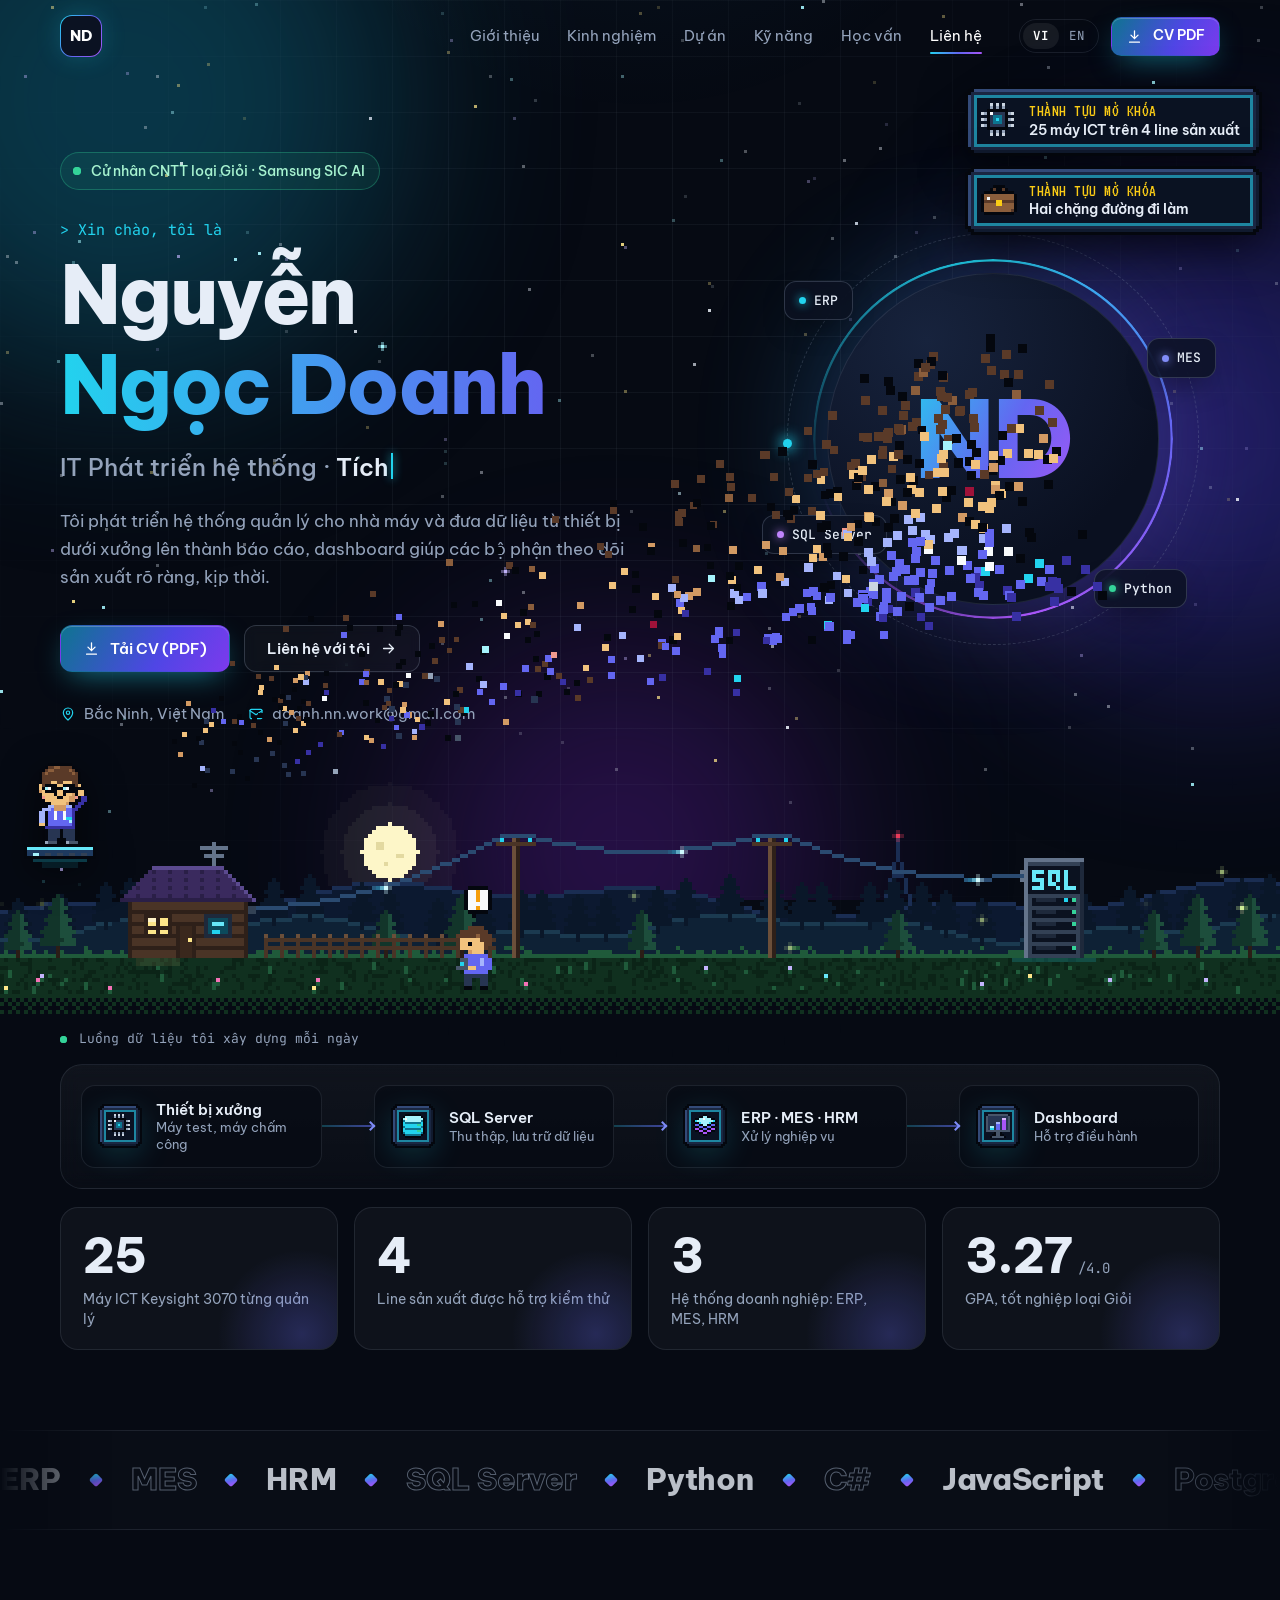
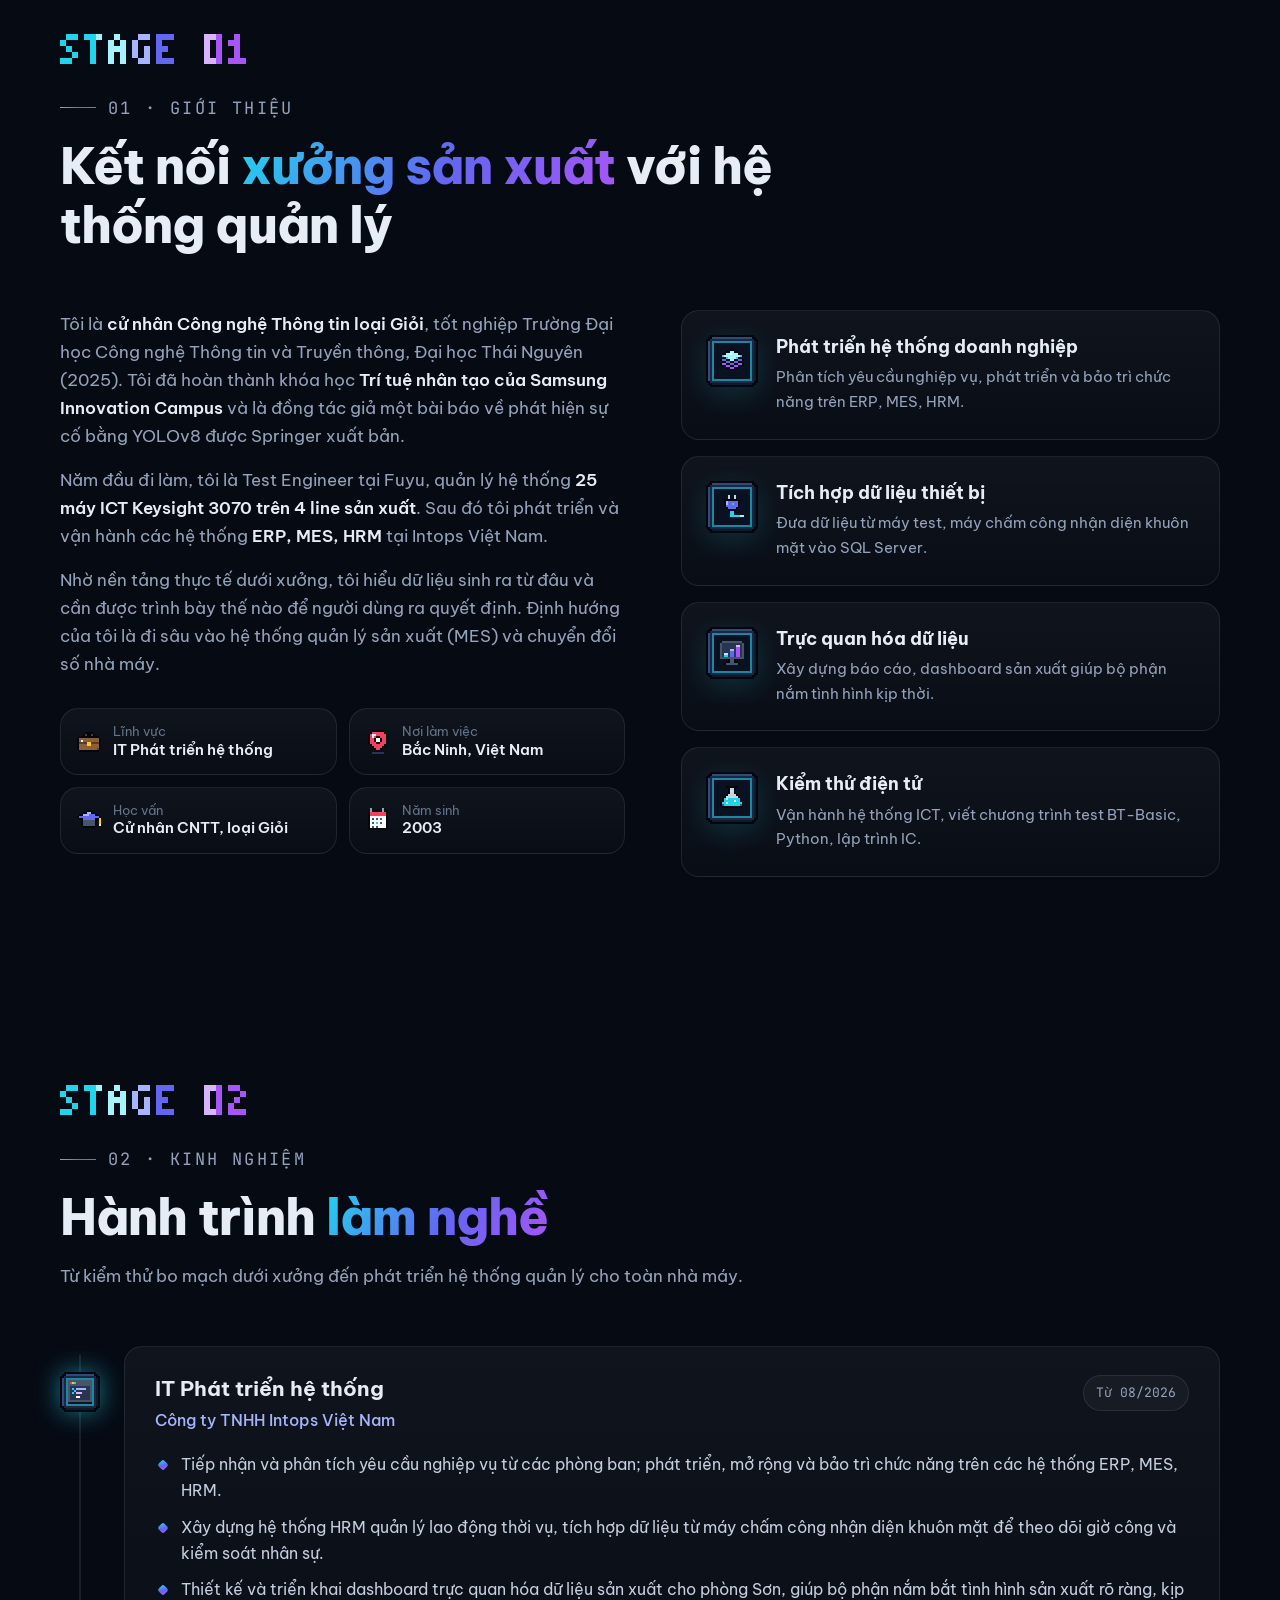
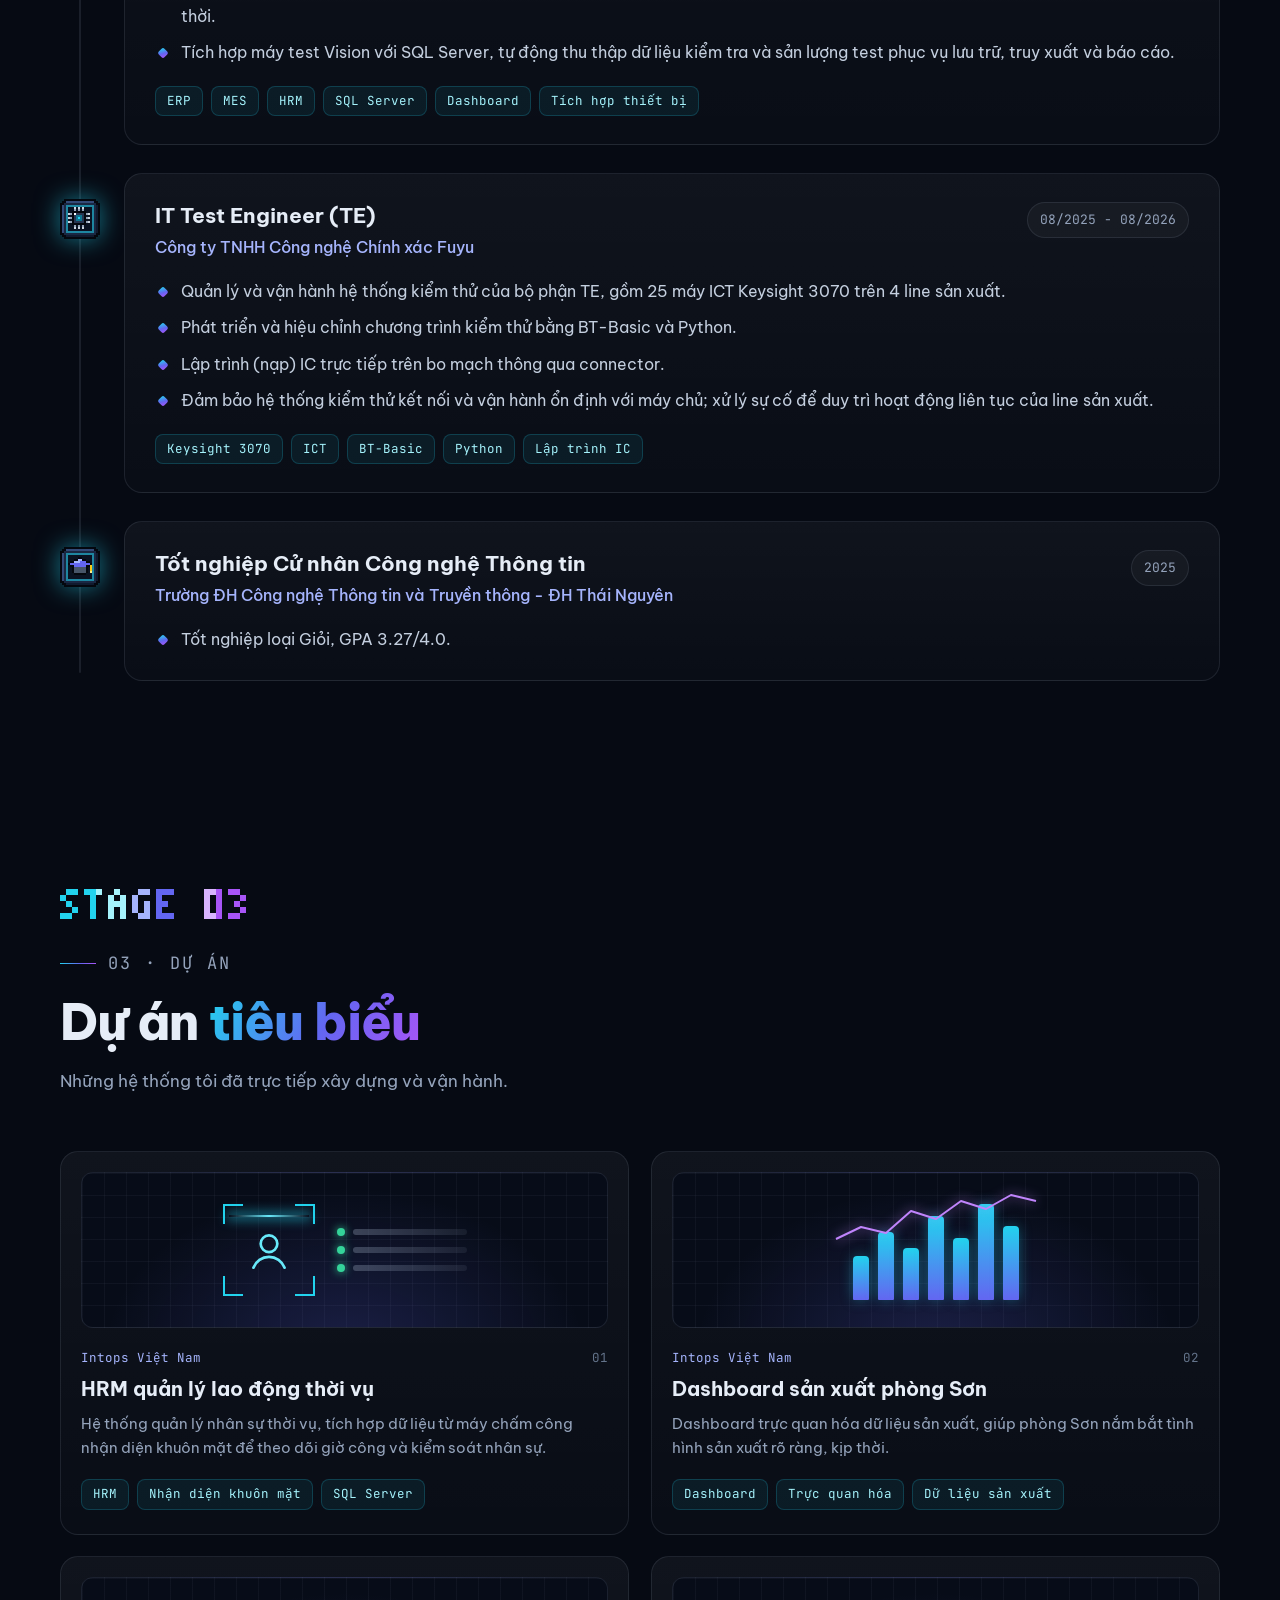
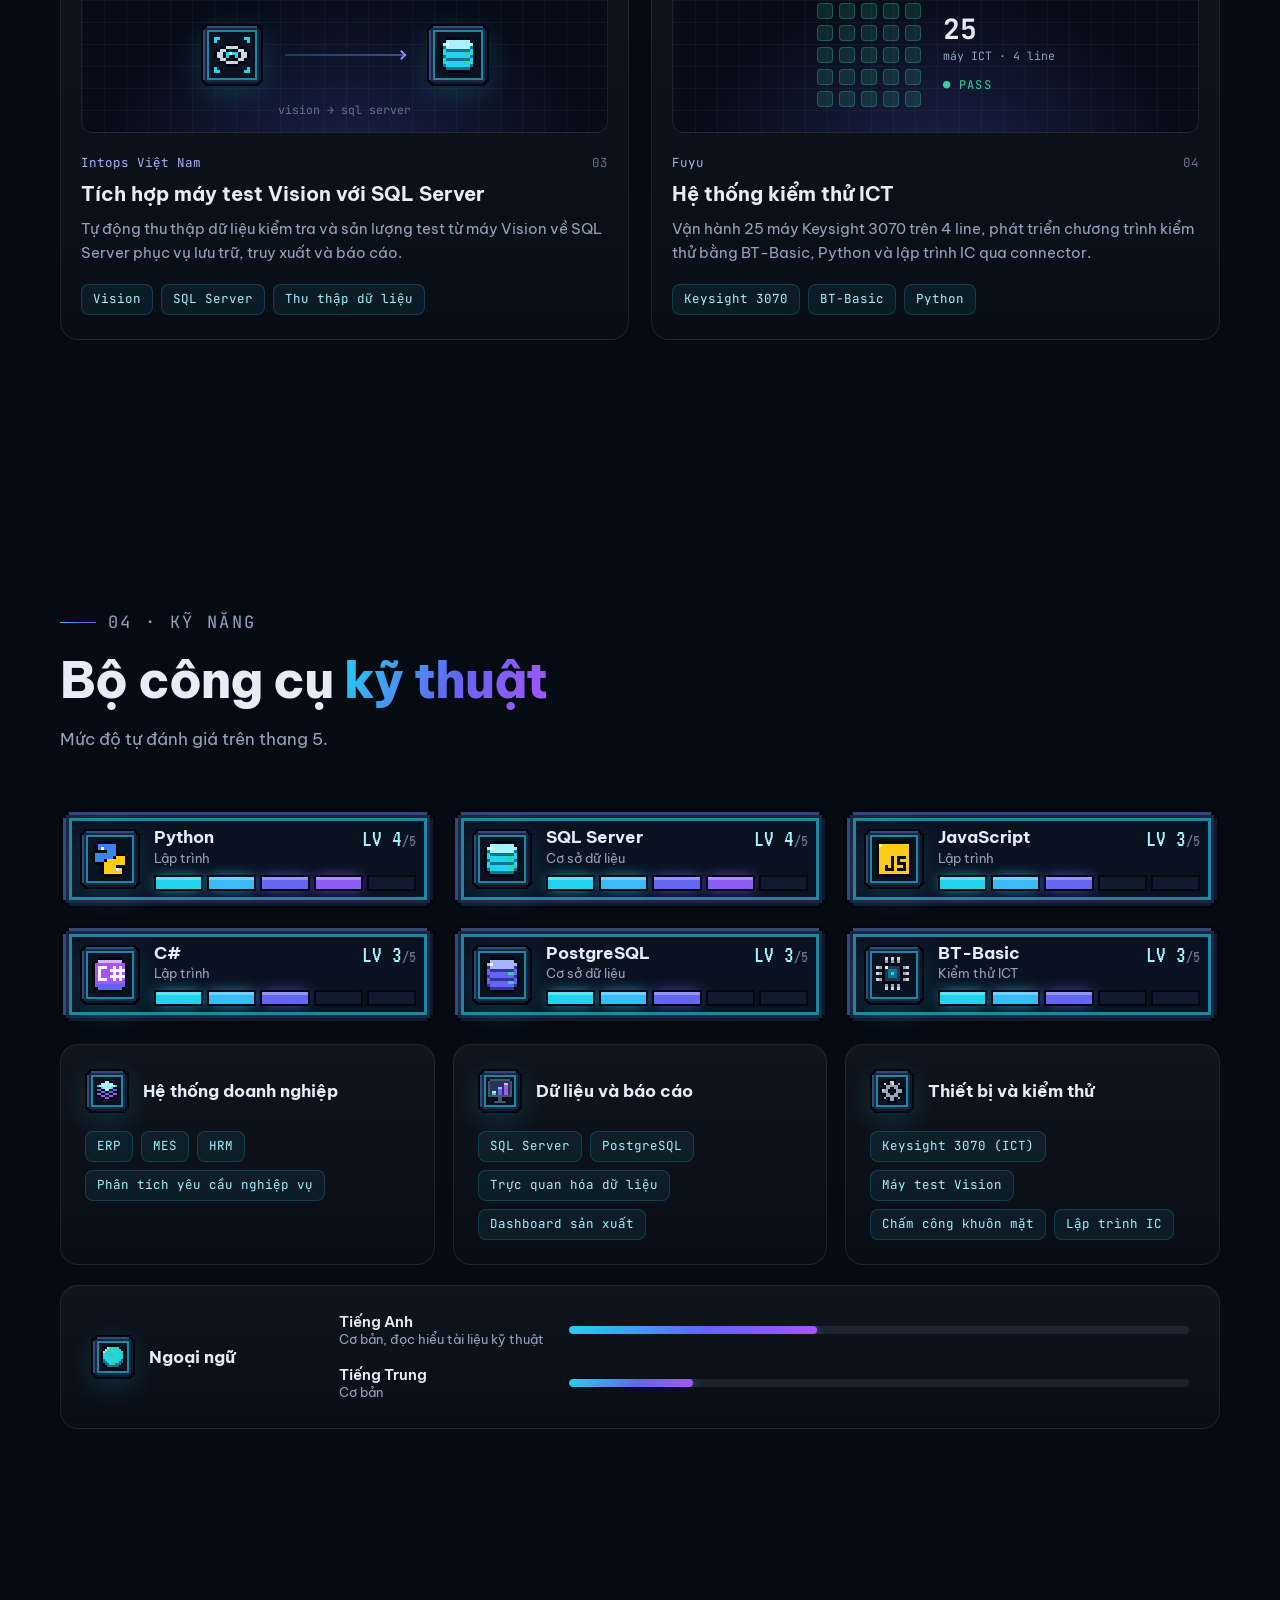
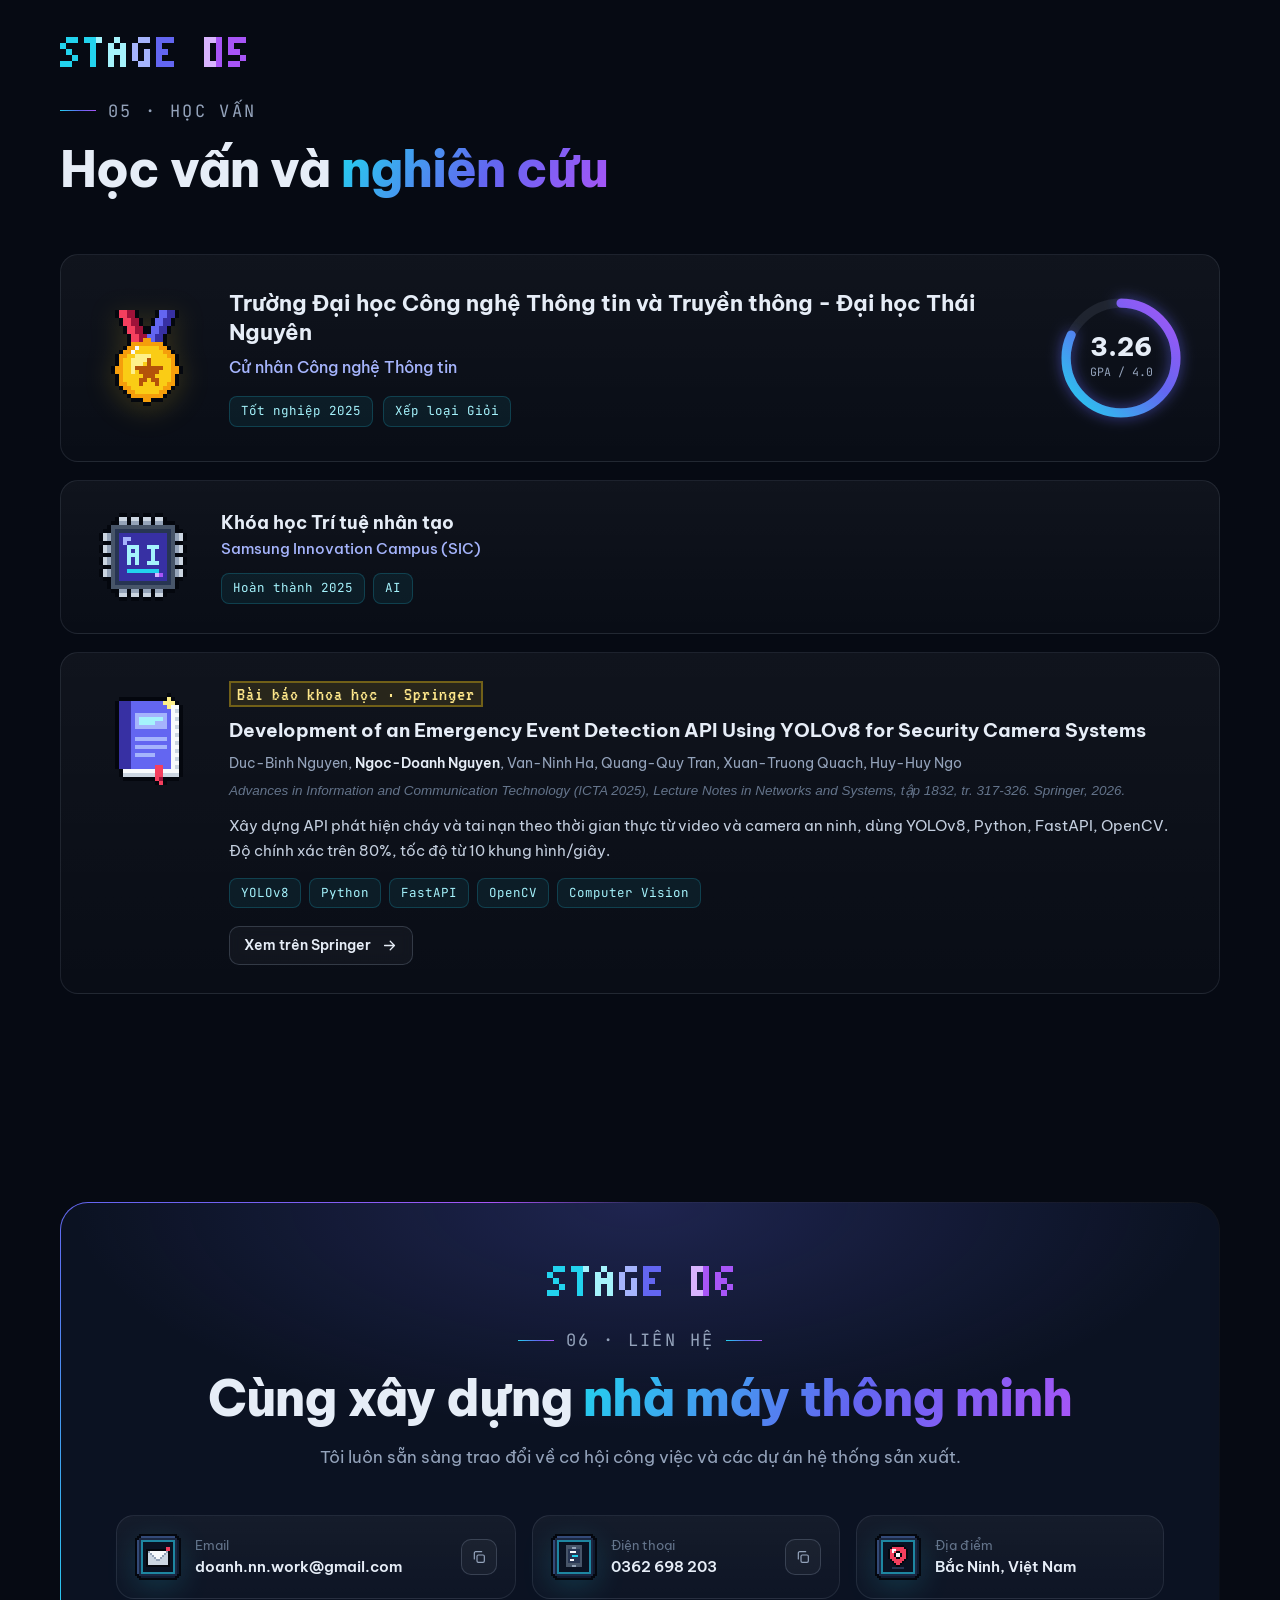
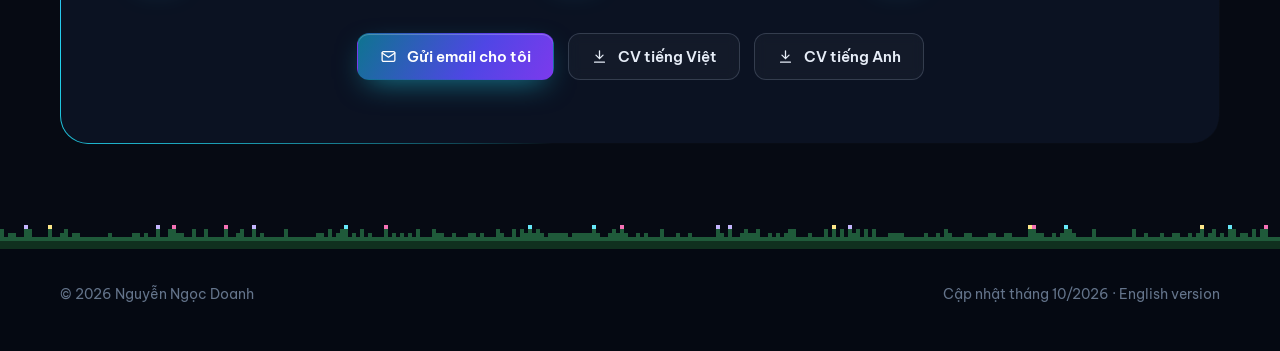
==== commit 328d6278: "Add pixel guide that follows the reader, stage cards, achievements, dawn sky and secret code - Portr" ====
--- a/index.html
+++ b/index.html
@@ -21,6 +21,8 @@
 <script src="script.js" defer></script>
 <script src="sprites.js" defer></script>
 <script src="pixel.js" defer></script>
+<script src="guide.js" defer></script>
+<script src="extras.js" defer></script>
 </head>
 <body>
 <a class="skip" href="#gioi-thieu">Bỏ qua tới nội dung</a>
@@ -499,6 +501,32 @@
   </ul>
 </div>
 
+<!-- Doanh dẫn đường: hiện ở góc trái dưới khi ảnh chân dung khuất (guide.js) -->
+<aside class="guide" aria-label="Doanh dẫn đường" hidden>
+  <div class="g-bubble">
+    <p class="g-text" aria-hidden="true"></p>
+    <p class="sr-only g-live" aria-live="polite"></p>
+    <div class="g-actions" hidden>
+      <a class="btn btn-primary btn-sm" href="assets/cv/CV_Nguyen_Ngoc_Doanh_VI.pdf"><svg class="icon"><use href="#i-down"/></svg>Tải CV</a>
+      <a class="btn btn-ghost btn-sm" href="mailto:doanh.nn.work@gmail.com"><svg class="icon"><use href="#i-mail"/></svg>Gửi email</a>
+    </div>
+    <div class="g-xp"><span class="g-cells" aria-hidden="true"></span><span class="g-step-wrap">Phần <span class="g-step">0/6</span></span></div>
+    <button class="g-x" type="button" aria-label="Ẩn lời thoại">&times;</button>
+  </div>
+  <button class="g-me" type="button" aria-label="Doanh dẫn đường. Bấm để ẩn hoặc hiện lời thoại"><canvas width="28" height="48"></canvas></button>
+  <ul class="g-lines" hidden>
+    <li data-for="top">Mình đi cùng bạn tới cuối trang nhé! Bấm vào mình để ẩn lời thoại.</li>
+    <li data-for="gioi-thieu">Nhà mình ở Bắc Ninh. Mình thích nối dữ liệu từ máy dưới xưởng lên hệ thống quản lý.</li>
+    <li data-for="kinh-nghiem">Năm đầu mình chăm 25 máy ICT ở Fuyu, sau đó chuyển sang làm ERP, MES, HRM ở Intops.</li>
+    <li data-for="du-an">Mấy dự án này mình làm trực tiếp. Rê chuột vào thẻ thử xem, nó nghiêng đó!</li>
+    <li data-for="ky-nang">Python với SQL Server là hai món tủ của mình, LV 4 đó!</li>
+    <li data-for="hoc-van">Cử nhân loại Giỏi, học xong khóa AI của Samsung, và có bài báo YOLOv8 được Springer in nè!</li>
+    <li data-for="lien-he">Cảm ơn bạn đã xem tới cuối! Gửi email hoặc tải CV giúp mình nhé.</li>
+    <li data-for="konami">Ồ, bạn tìm ra mã bí mật rồi! Mưa khối vuông tặng bạn đó!</li>
+  </ul>
+</aside>
+<div class="achv" role="status" aria-live="polite"></div>
+
 <button class="to-top" type="button" aria-label="Lên đầu trang">
   <svg class="pr" viewBox="0 0 52 52" aria-hidden="true"><circle cx="26" cy="26" r="24"/></svg>
   <svg class="icon"><use href="#i-up"/></svg>
--- a/pixel.css
+++ b/pixel.css
@@ -179,6 +179,105 @@
 /* ---------- Bãi cỏ chân trang ---------- */
 .footer { position: relative; }
 .meadow { position: absolute; left: 0; bottom: 100%; pointer-events: none; image-rendering: pixelated; }
+
+/* ---------- Doanh dẫn đường ở góc trái dưới (guide.js) ---------- */
+.guide {
+  position: fixed; left: 18px; bottom: 14px; z-index: 55;
+  display: flex; align-items: flex-end; gap: 4px;
+  pointer-events: none;
+}
+.guide[hidden], .guide [hidden] { display: none !important; }
+.guide > * { pointer-events: auto; }
+.g-me {
+  order: -1; padding: 0; border: 0; background: none; cursor: pointer;
+  filter: drop-shadow(0 10px 18px rgba(0, 0, 0, .55));
+  transition: transform .3s var(--ease), opacity .3s;
+}
+.g-me canvas { display: block; image-rendering: pixelated; }
+.g-me:hover { transform: translateY(-4px); }
+.g-me:focus-visible { outline: 2px dashed var(--c1); outline-offset: 2px; border-radius: 0; }
+/* Lúc các khối đang bay thì ẩn nhân vật thật */
+.guide.arriving .g-me, .guide.leaving .g-me { opacity: 0; transition: none; }
+.guide.arriving .g-bubble, .guide.leaving .g-bubble { display: none; }
+
+.g-bubble {
+  --fw: 12px;
+  position: relative; width: min(330px, calc(100vw - 150px)); margin-bottom: 64px; padding: 6px 8px 4px;
+  border: var(--fw) solid transparent; border-image: var(--px-frame) 4 fill / var(--fw) stretch;
+  filter: drop-shadow(0 14px 24px rgba(0, 0, 0, .6));
+  opacity: 0; translate: -10px 8px; pointer-events: none;
+  transition: opacity .22s, translate .22s steps(3);
+}
+.guide.talk .g-bubble { opacity: 1; translate: none; pointer-events: auto; }
+/* Đuôi bong bóng chỉ về phía nhân vật */
+.g-bubble::before {
+  content: ""; position: absolute; left: -22px; bottom: 2px;
+  width: 4px; height: 4px; background: #22d3ee;
+  box-shadow: -4px 4px #22d3ee, -8px 8px #04070e, 0 4px #04070e, -4px 8px #04070e;
+}
+.g-text { min-height: 3.2em; font-family: var(--mono); font-size: 13.5px; line-height: 1.6; color: #e6edf7; }
+.g-actions { display: flex; flex-wrap: wrap; gap: 8px; margin-top: 10px; }
+.g-actions .btn { padding: 8px 12px; font-size: 13px; }
+.g-xp { display: flex; align-items: center; gap: 10px; margin-top: 8px; }
+.g-cells { display: flex; gap: 3px; flex: 1; }
+.g-cells i { flex: 1; height: 8px; background: #111a2e; box-shadow: inset 0 0 0 2px #04070e; transition: background-color .3s; }
+.g-cells i.on { background: linear-gradient(#67e8f9 0 3px, #22d3ee 3px); }
+.g-cells i.on:last-child { background: linear-gradient(#fef08a 0 3px, #facc15 3px); }
+.g-step-wrap { font-family: var(--pixel); font-size: 18px; line-height: 1; color: var(--muted); white-space: nowrap; }
+.g-step { color: #a5f3fc; }
+.g-x {
+  position: absolute; top: -20px; right: -20px;
+  display: grid; place-items: center; width: 22px; height: 22px; padding: 0 0 2px;
+  border: 0; cursor: pointer; background: #334155; color: #fff;
+  font-family: var(--pixel); font-size: 20px; line-height: 1;
+  box-shadow: inset 0 0 0 2px #04070e;
+}
+.g-x:hover { background: #f43f5e; }
+.g-fly { position: fixed; inset: 0; z-index: 56; pointer-events: none; }
+/* Ảnh chân dung đã bay đi */
+.photo.away > * { visibility: hidden; }
+
+/* ---------- Thông báo thành tựu (extras.js) ---------- */
+.achv { position: fixed; top: calc(var(--nav-h) + 14px); right: 18px; z-index: 66; display: grid; gap: 10px; pointer-events: none; }
+.achv-item {
+  --fw: 12px;
+  display: flex; align-items: center; gap: 12px; padding: 4px 10px 4px 4px; min-width: 250px;
+  border: var(--fw) solid transparent; border-image: var(--px-frame) 4 fill / var(--fw) stretch;
+  filter: drop-shadow(0 12px 22px rgba(0, 0, 0, .6));
+  animation: achv-in .45s steps(5) both;
+}
+.achv-item.bye { animation: achv-out .35s steps(4) both; }
+.achv-item img { width: 36px; height: 36px; image-rendering: pixelated; flex: none; }
+.achv-item small { display: block; font-family: var(--pixel); font-size: 17px; line-height: 1.1; color: #facc15; letter-spacing: .03em; }
+.achv-item b { display: block; font-size: 14px; font-weight: 600; line-height: 1.35; }
+@keyframes achv-in { from { opacity: 0; translate: 60px 0; } }
+@keyframes achv-out { to { opacity: 0; translate: 60px 0; } }
+
+/* ---------- Thẻ tiêu đề "STAGE" của mỗi phần (extras.js) ---------- */
+.stage { display: block; height: 30px; margin-bottom: 14px; image-rendering: pixelated; }
+.contact-box .stage { margin-inline: auto; }
+
+/* ---------- Bình minh ở cuối trang (extras.js) ---------- */
+.dawn { position: absolute; inset: 0; width: 100%; height: 100%; image-rendering: pixelated; opacity: .32; }
+.footer { background: rgba(6, 10, 19, .72); }
+
+/* ---------- Mưa khối vuông (mã bí mật) ---------- */
+.rain { position: fixed; inset: 0; z-index: 79; pointer-events: none; image-rendering: pixelated; }
+
+@media (max-width: 600px) {
+  .guide { left: 8px; bottom: 8px; }
+  .g-bubble { --fw: 10px; width: calc(100vw - 96px); margin-bottom: 44px; }
+  .g-text { font-size: 12.5px; }
+  .g-step-wrap { font-size: 16px; }
+  .achv { right: 10px; left: 10px; }
+  .achv-item { min-width: 0; }
+}
+@media (prefers-reduced-motion: reduce) {
+  .g-bubble, .achv-item { transition: none; animation: none; }
+}
+@media print {
+  .guide, .g-fly, .achv, .stage, .rain { display: none !important; }
+}
 
 /* ---------- Không có JS: ẩn phần chỉ vẽ được bằng canvas ---------- */
 .no-js .land, .no-js .sky, .no-js .meadow, .no-js .dlg, .no-js .badge-art { display: none; }
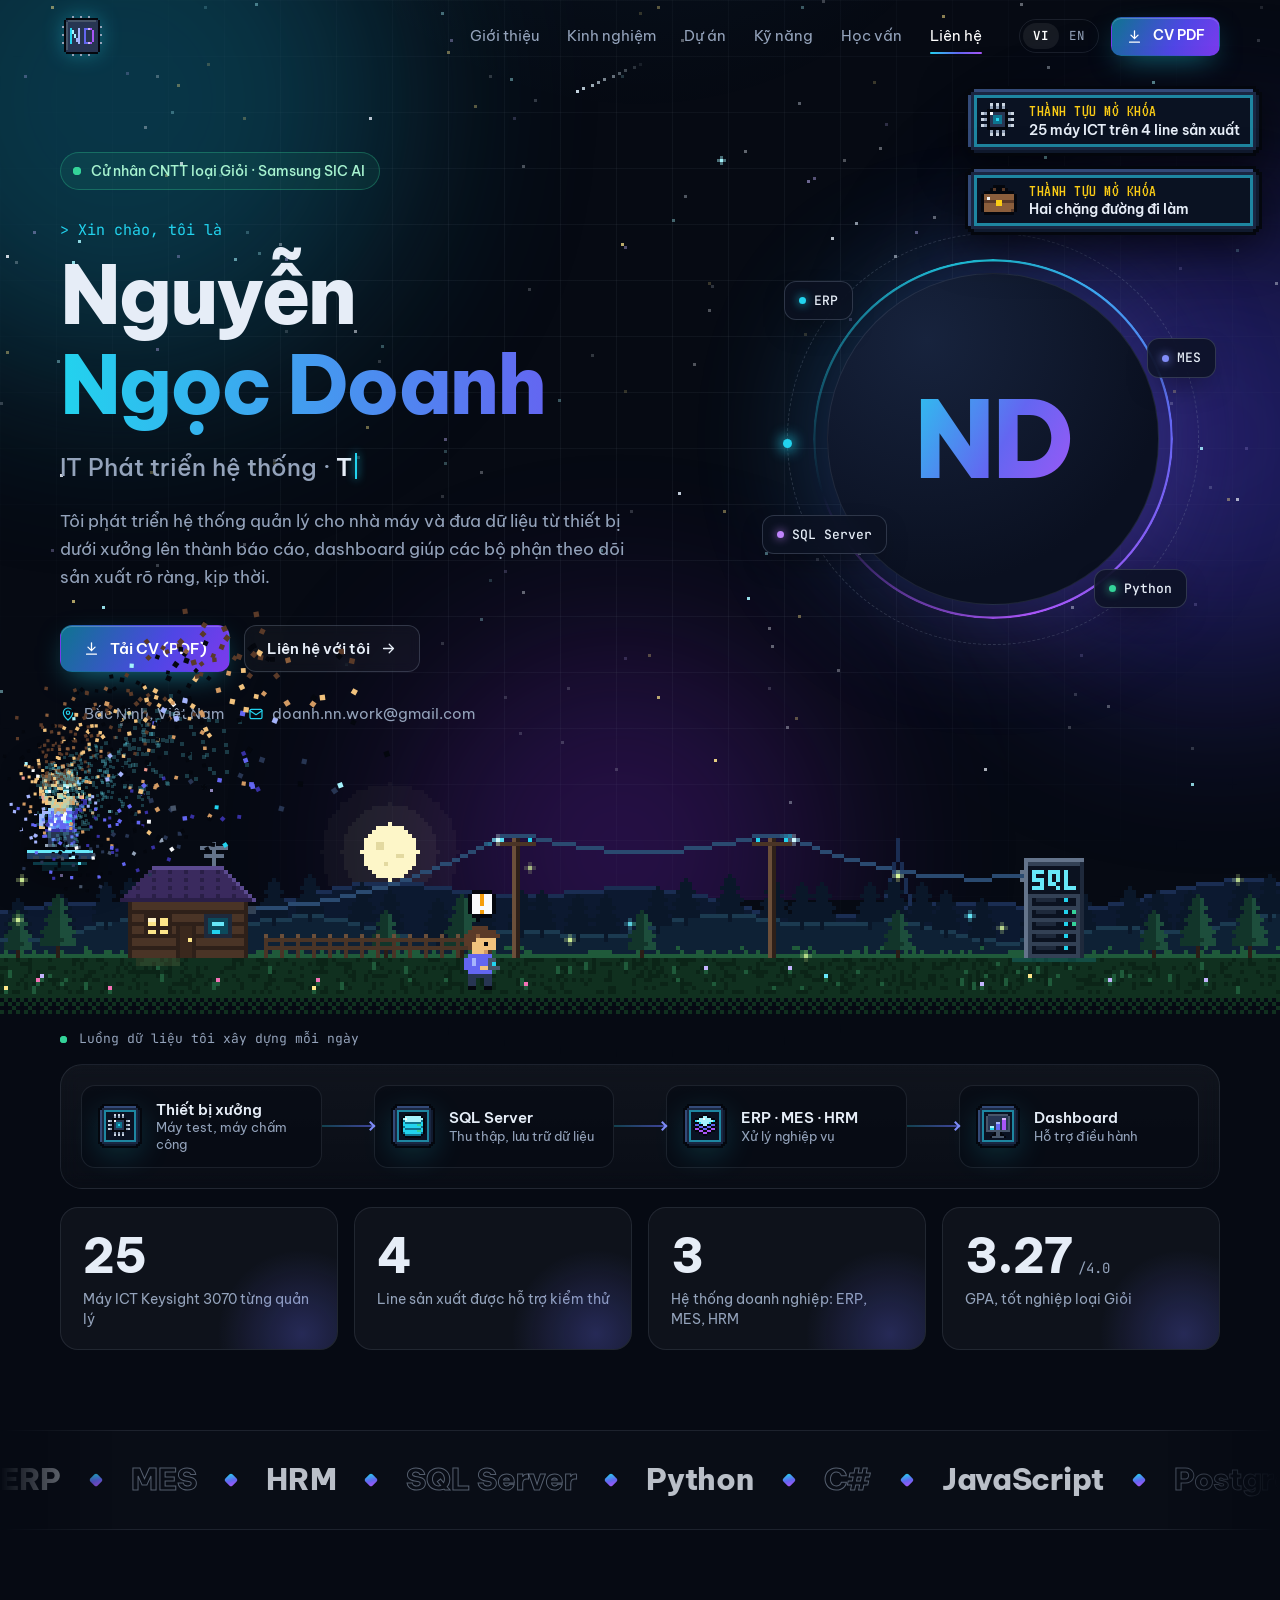
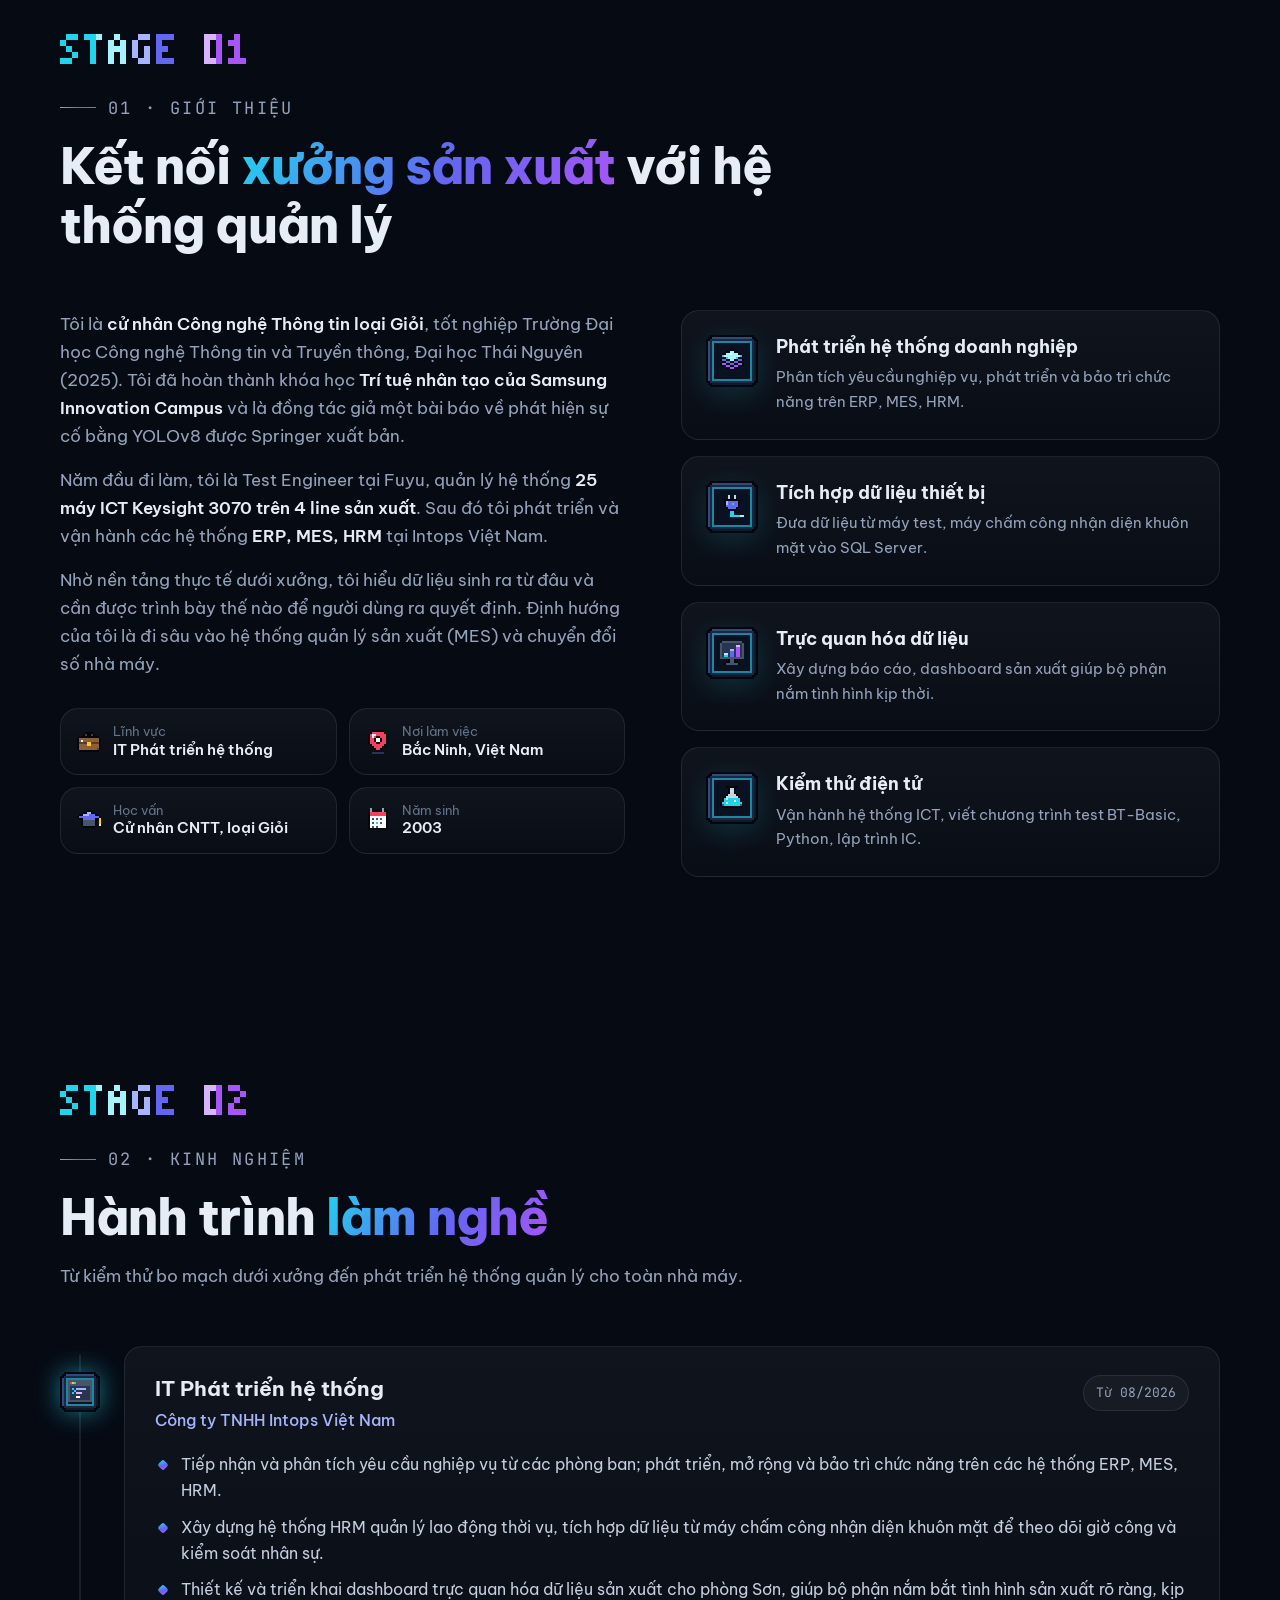
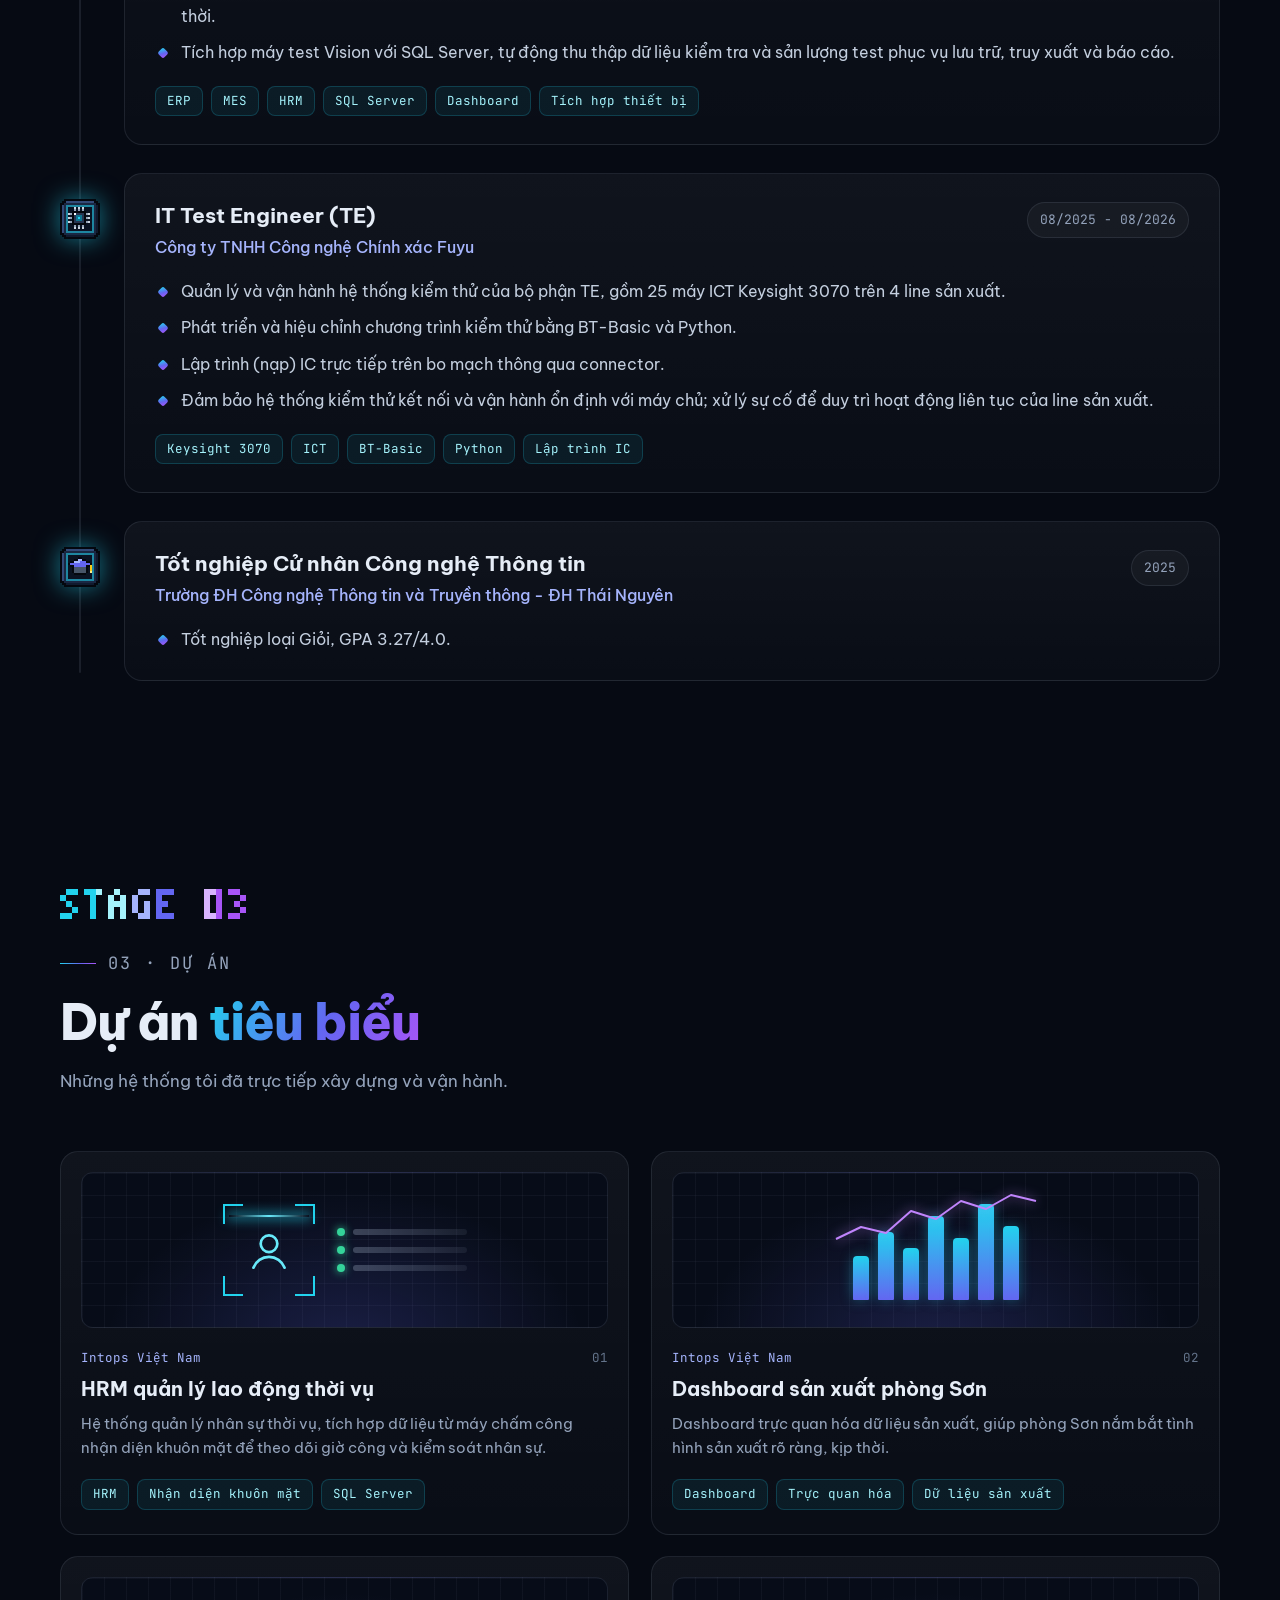
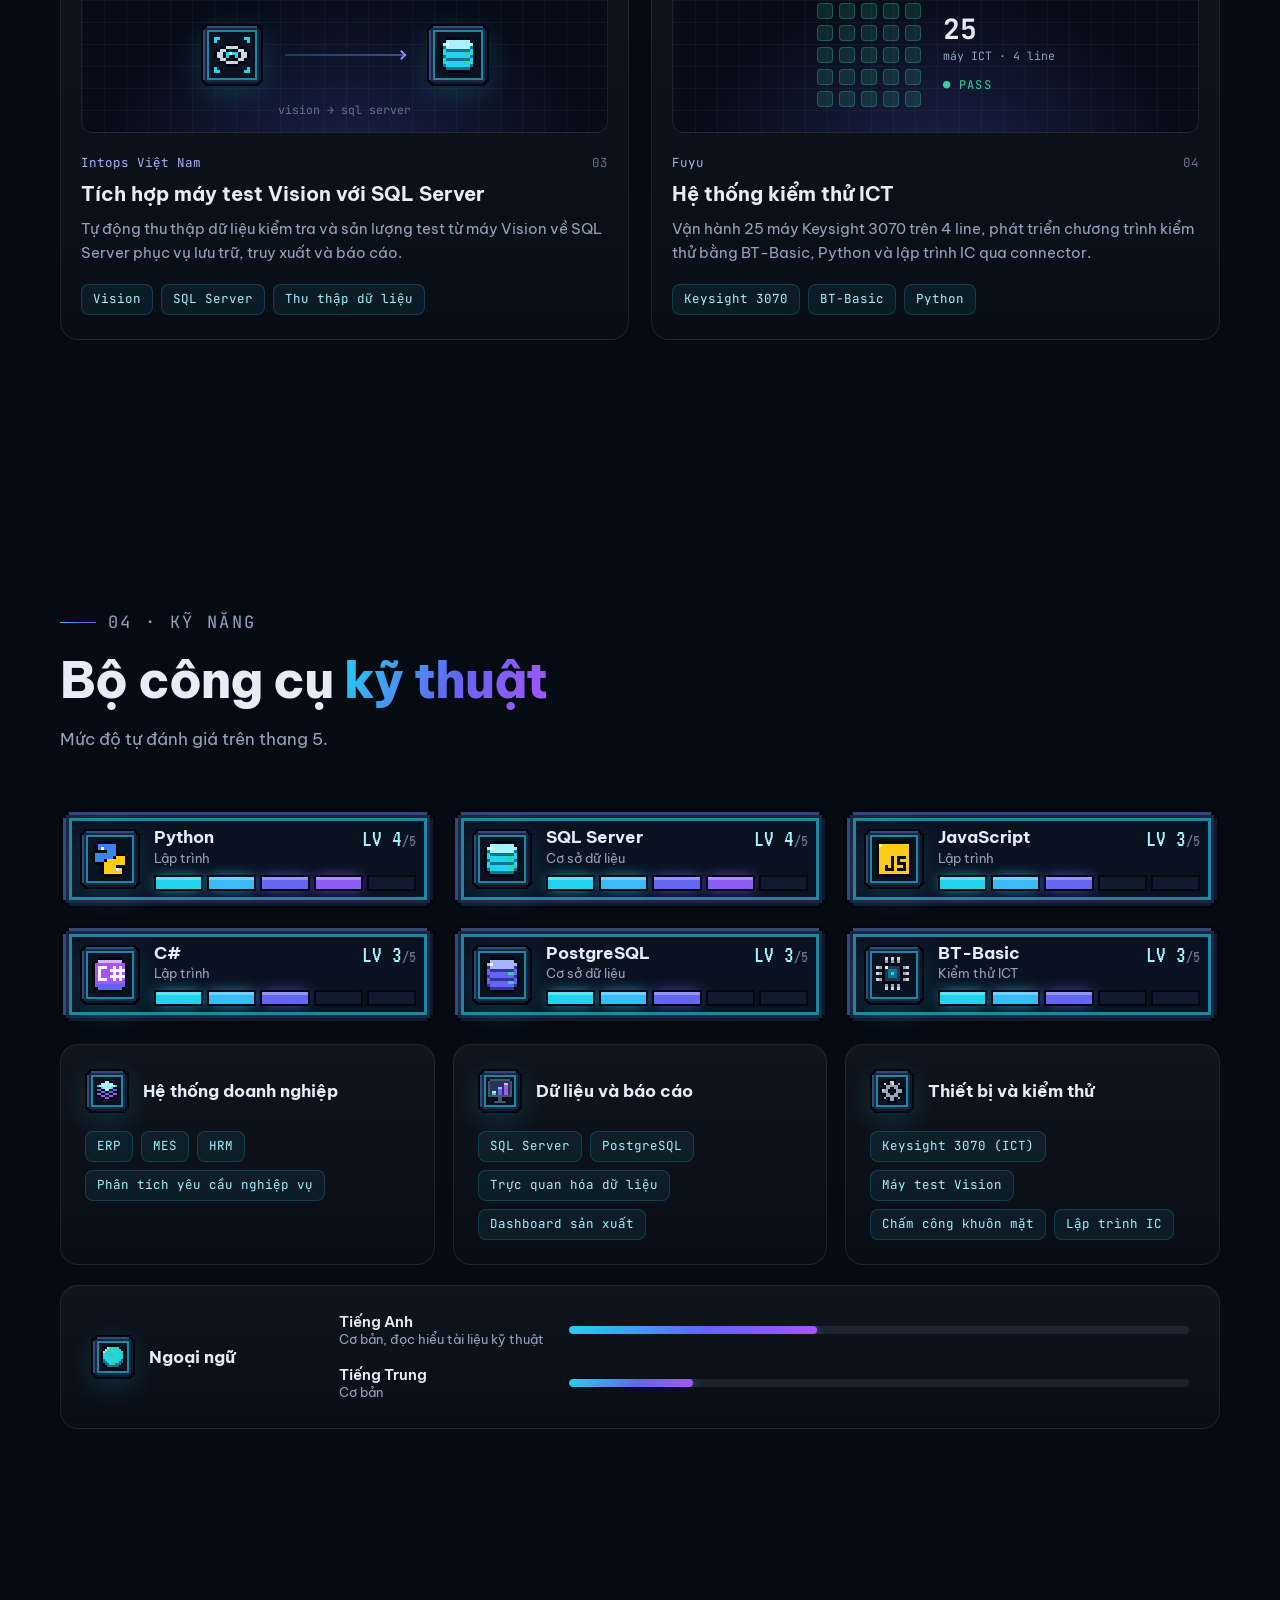
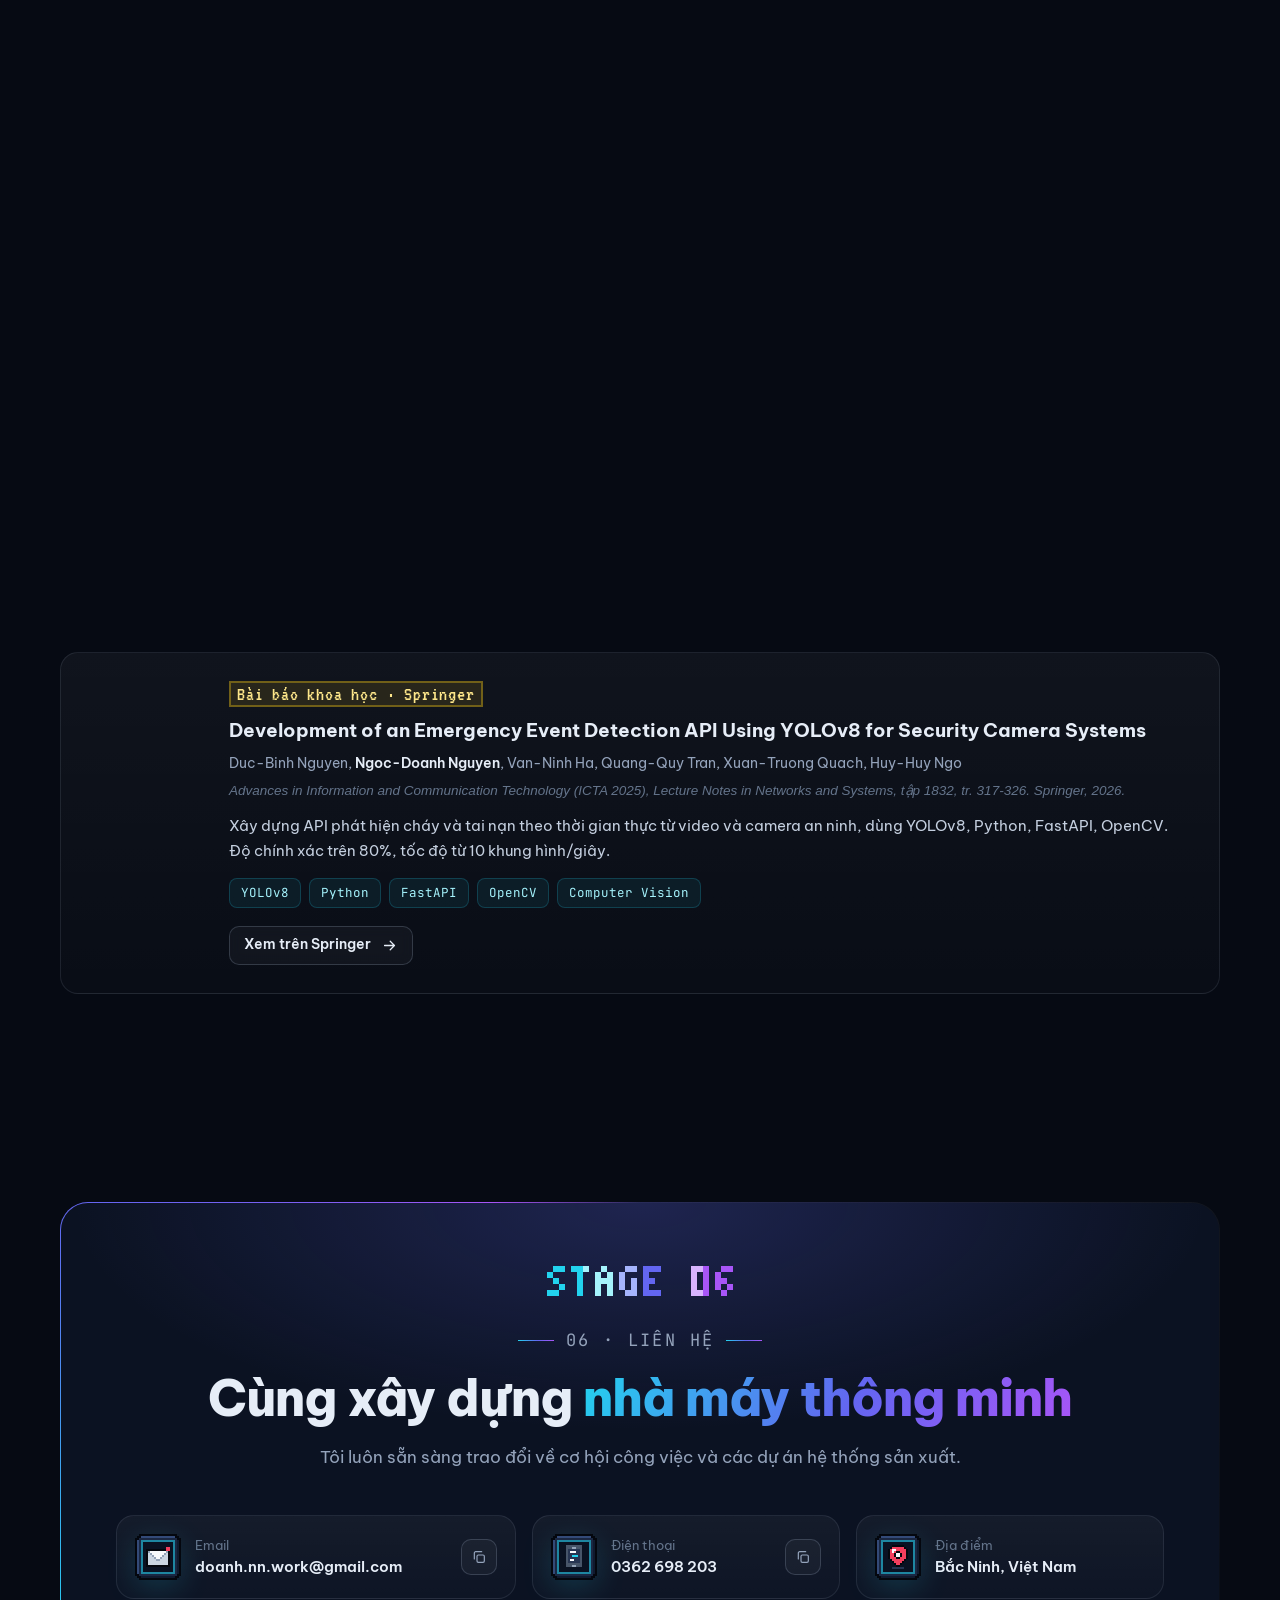
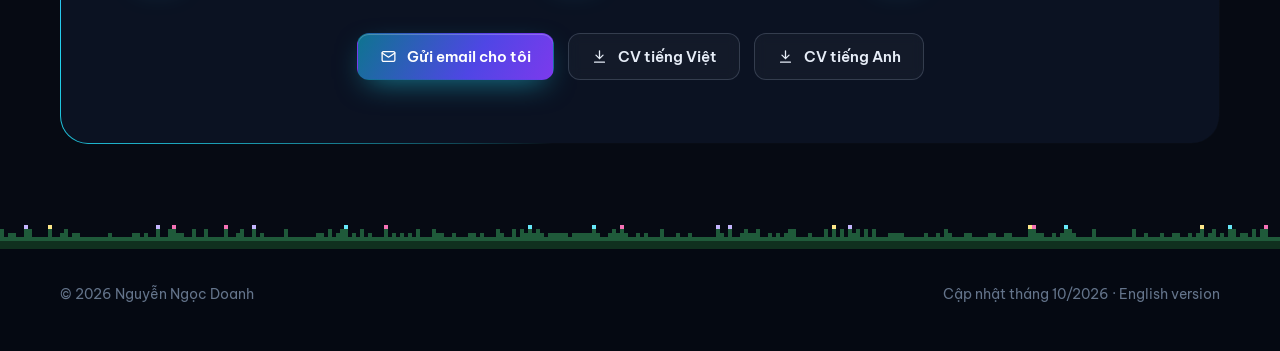
==== commit 1b1db0e2: "Smoother portrait/guide flight and pixel chip logo - Flight re-reads target positions every frame so" ====
--- a/index.html
+++ b/index.html
@@ -63,7 +63,7 @@
 
 <header class="nav">
   <div class="container nav-in">
-    <a class="logo" href="#top" aria-label="Về đầu trang">ND</a>
+    <a class="logo" href="#top" aria-label="Về đầu trang"><img src="logo.svg" alt="" width="40" height="40"></a>
     <nav class="menu" id="menu" aria-label="Mục lục">
       <a href="#gioi-thieu">Giới thiệu</a>
       <a href="#kinh-nghiem">Kinh nghiệm</a>
--- a/style.css
+++ b/style.css
@@ -92,16 +92,15 @@
   border-bottom-color: var(--border);
 }
 .nav-in { display: flex; align-items: center; gap: 24px; height: var(--nav-h); }
+/* Logo: con chip pixel ND (logo.svg; pixel.js thay bằng canvas để các khối nhảy khi rê chuột) */
 .logo {
-  display: grid; place-items: center; flex: none;
-  width: 42px; height: 42px; border-radius: 12px;
-  font-weight: 800; font-size: 15px; letter-spacing: .02em; color: #fff;
-  border: 1.5px solid transparent;
-  background: linear-gradient(var(--bg-2), var(--bg-2)) padding-box, var(--grad) border-box;
-  box-shadow: 0 0 24px rgba(34, 211, 238, .2);
-  transition: transform .3s var(--ease), box-shadow .3s;
-}
-.logo:hover { transform: rotate(-6deg) scale(1.06); box-shadow: 0 0 32px rgba(99, 102, 241, .45); }
+  position: relative; display: grid; place-items: center; flex: none;
+  width: 44px; height: 44px;
+  filter: drop-shadow(0 0 10px rgba(34, 211, 238, .35));
+  transition: transform .3s steps(3), filter .3s;
+}
+.logo img, .logo canvas { display: block; width: 40px; height: 40px; image-rendering: pixelated; }
+.logo:hover { transform: translateY(-2px); filter: drop-shadow(0 0 16px rgba(168, 85, 247, .6)); }
 .menu { display: flex; gap: 2px; margin-left: auto; }
 .menu a {
   position: relative; padding: 8px 13px; border-radius: 10px;
--- a/pixel.css
+++ b/pixel.css
@@ -235,7 +235,9 @@
 .g-x:hover { background: #f43f5e; }
 .g-fly { position: fixed; inset: 0; z-index: 56; pointer-events: none; }
 /* Ảnh chân dung đã bay đi */
-.photo.away > * { visibility: hidden; }
+.photo > * { transition: opacity .35s; }
+.photo.away > * { opacity: 0; transition: none; }
+.g-me { transition: transform .3s var(--ease), opacity .35s; }
 
 /* ---------- Thông báo thành tựu (extras.js) ---------- */
 .achv { position: fixed; top: calc(var(--nav-h) + 14px); right: 18px; z-index: 66; display: grid; gap: 10px; pointer-events: none; }
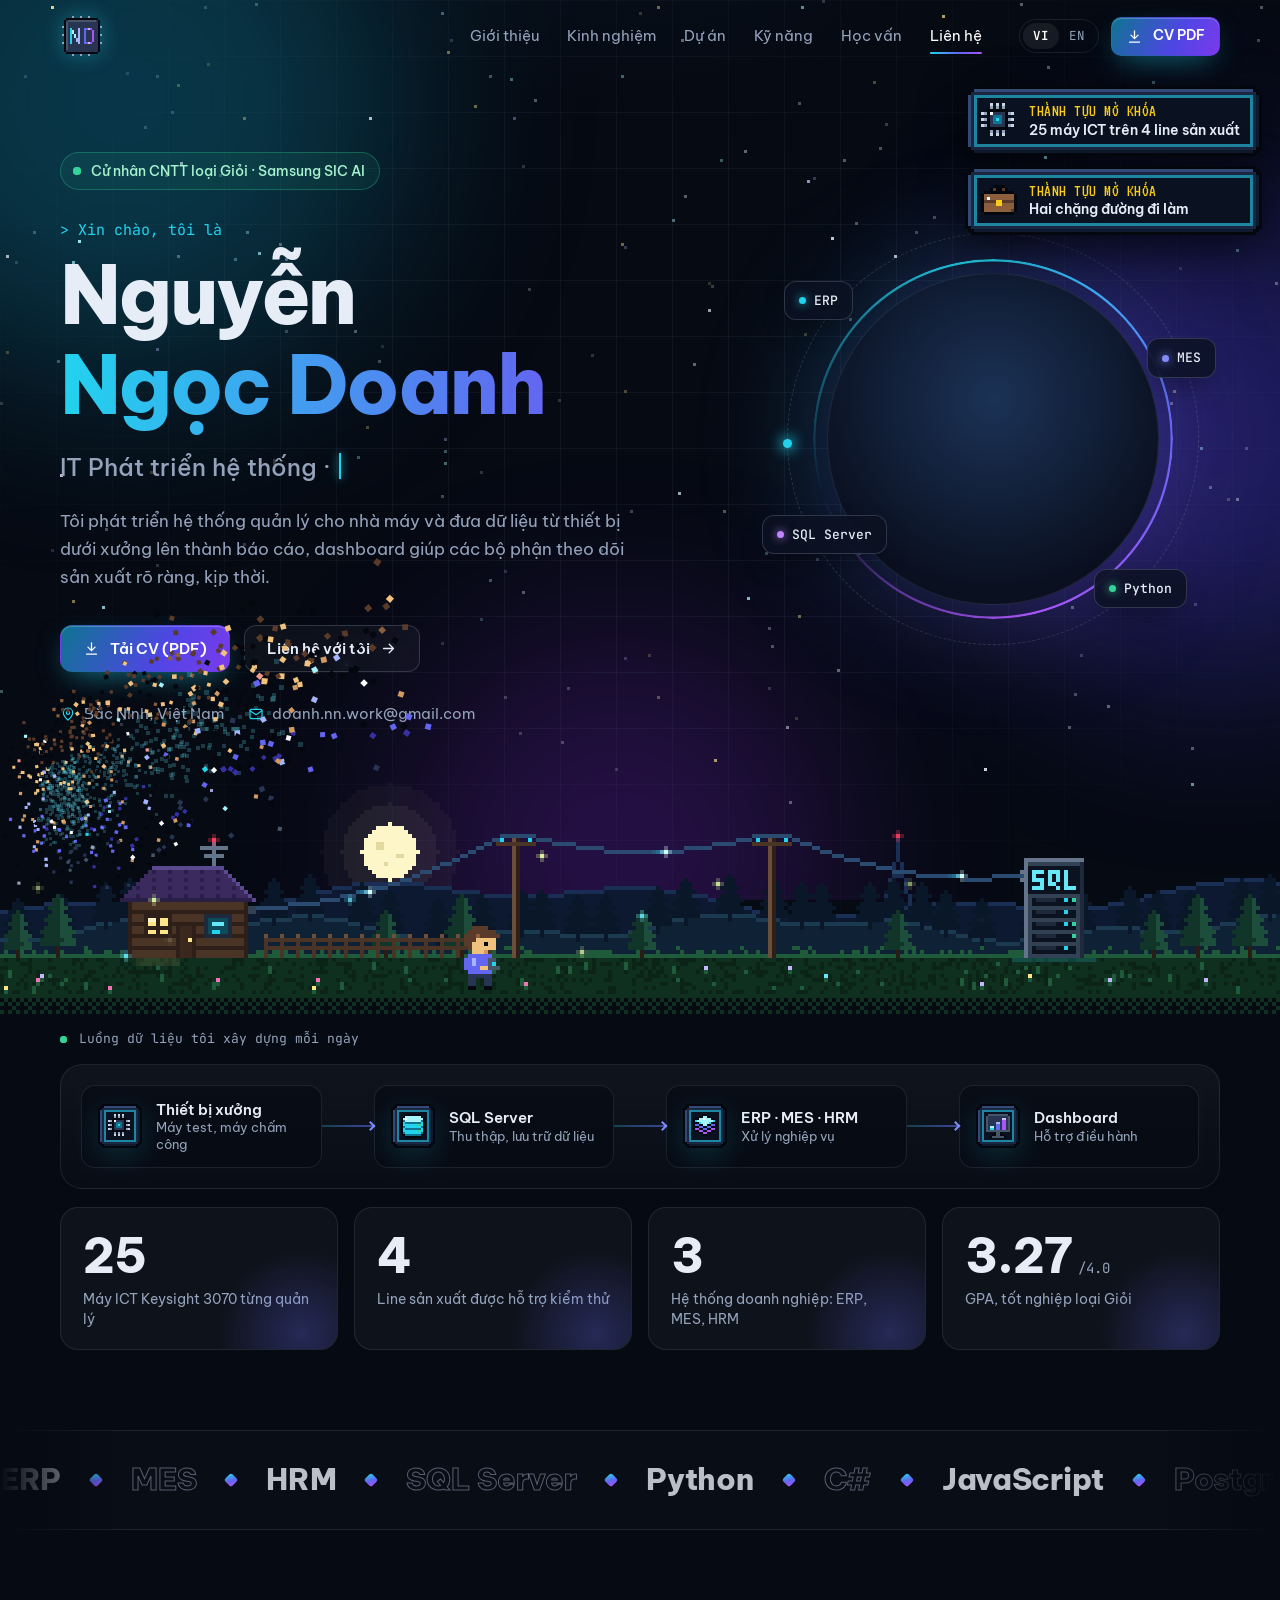
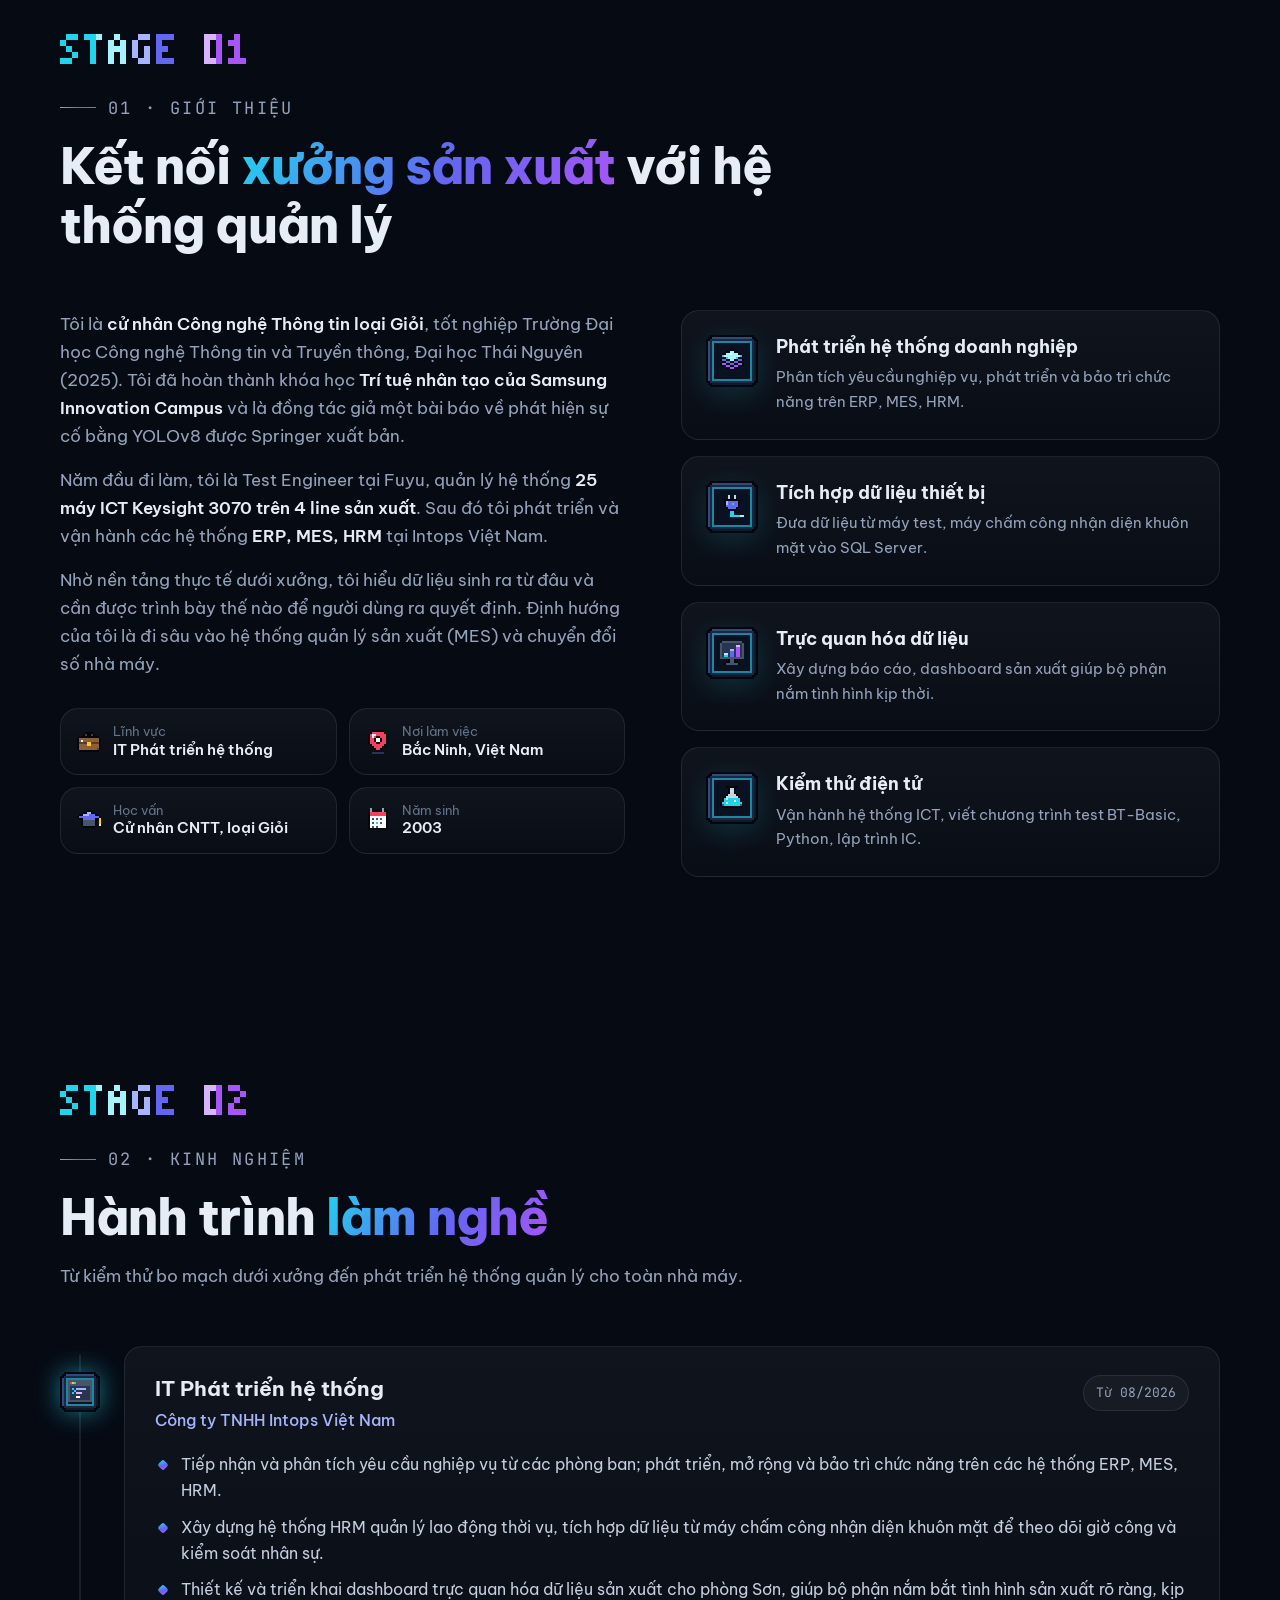
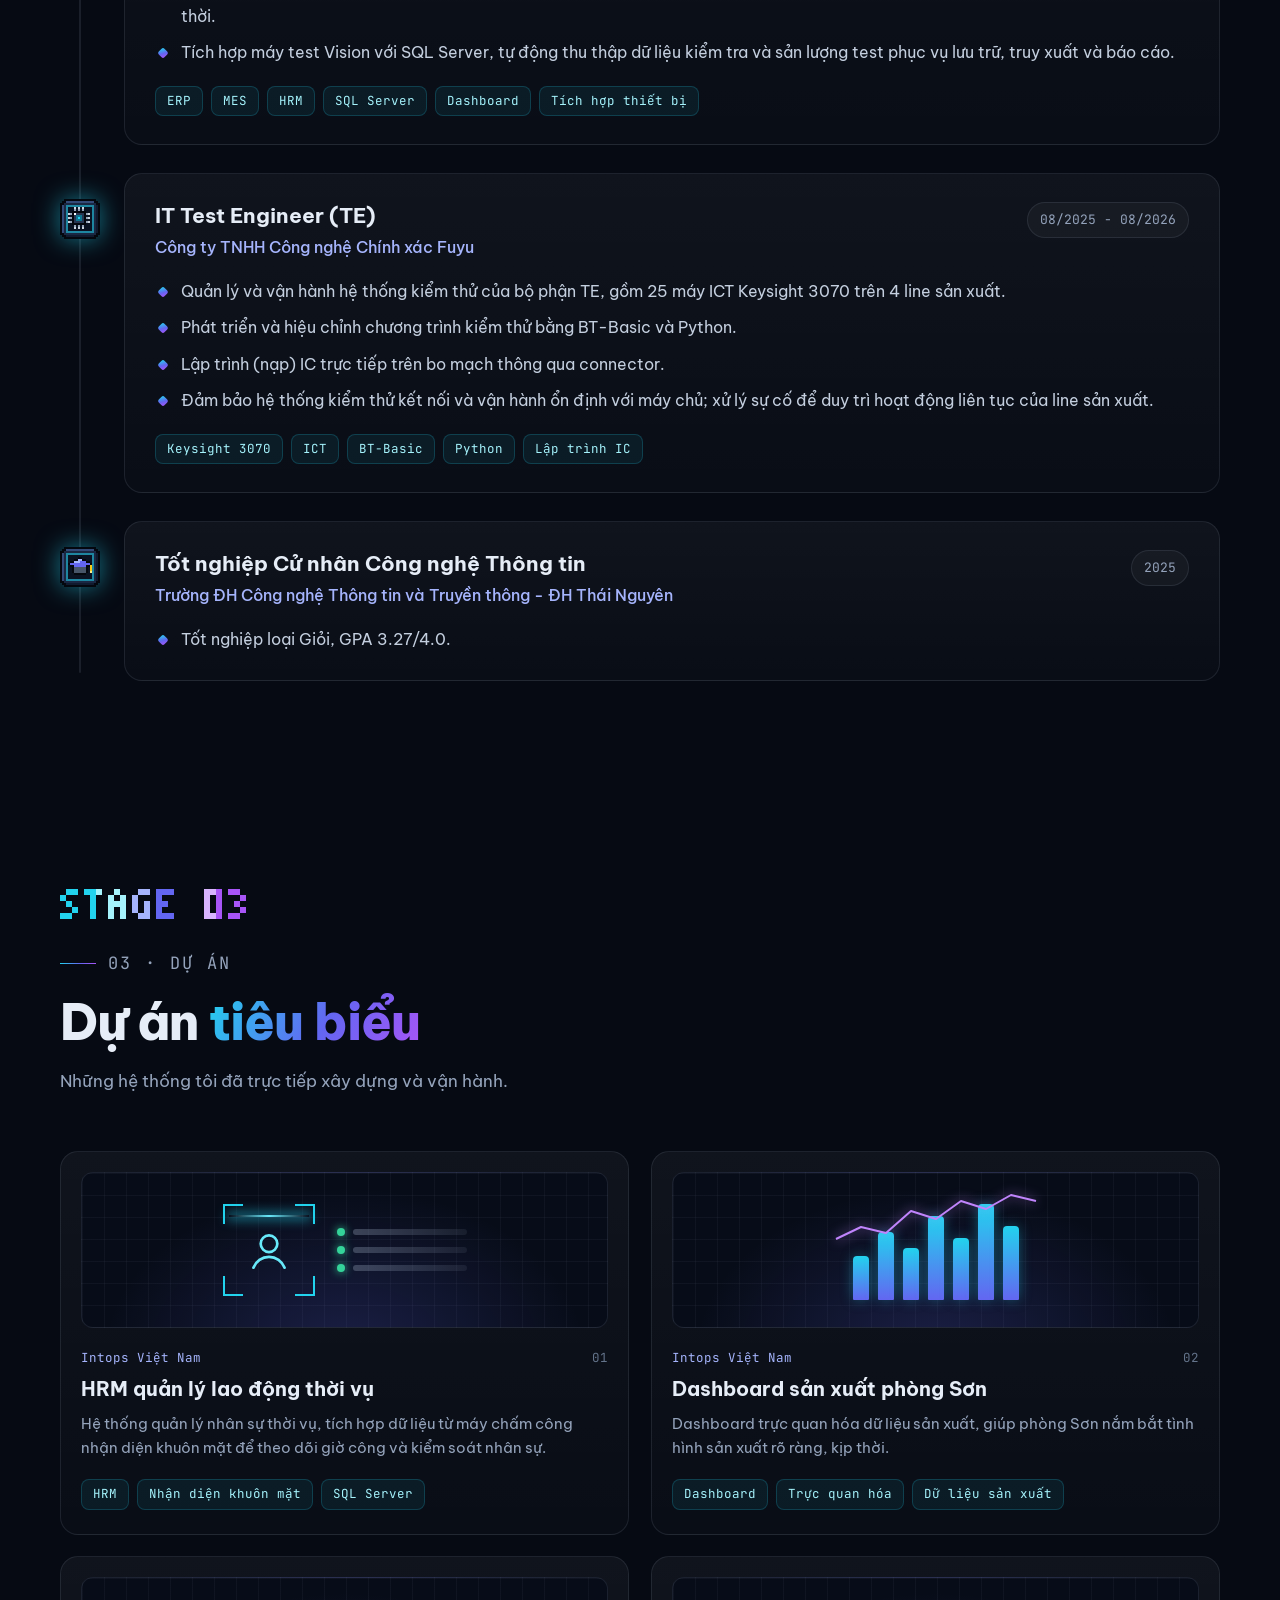
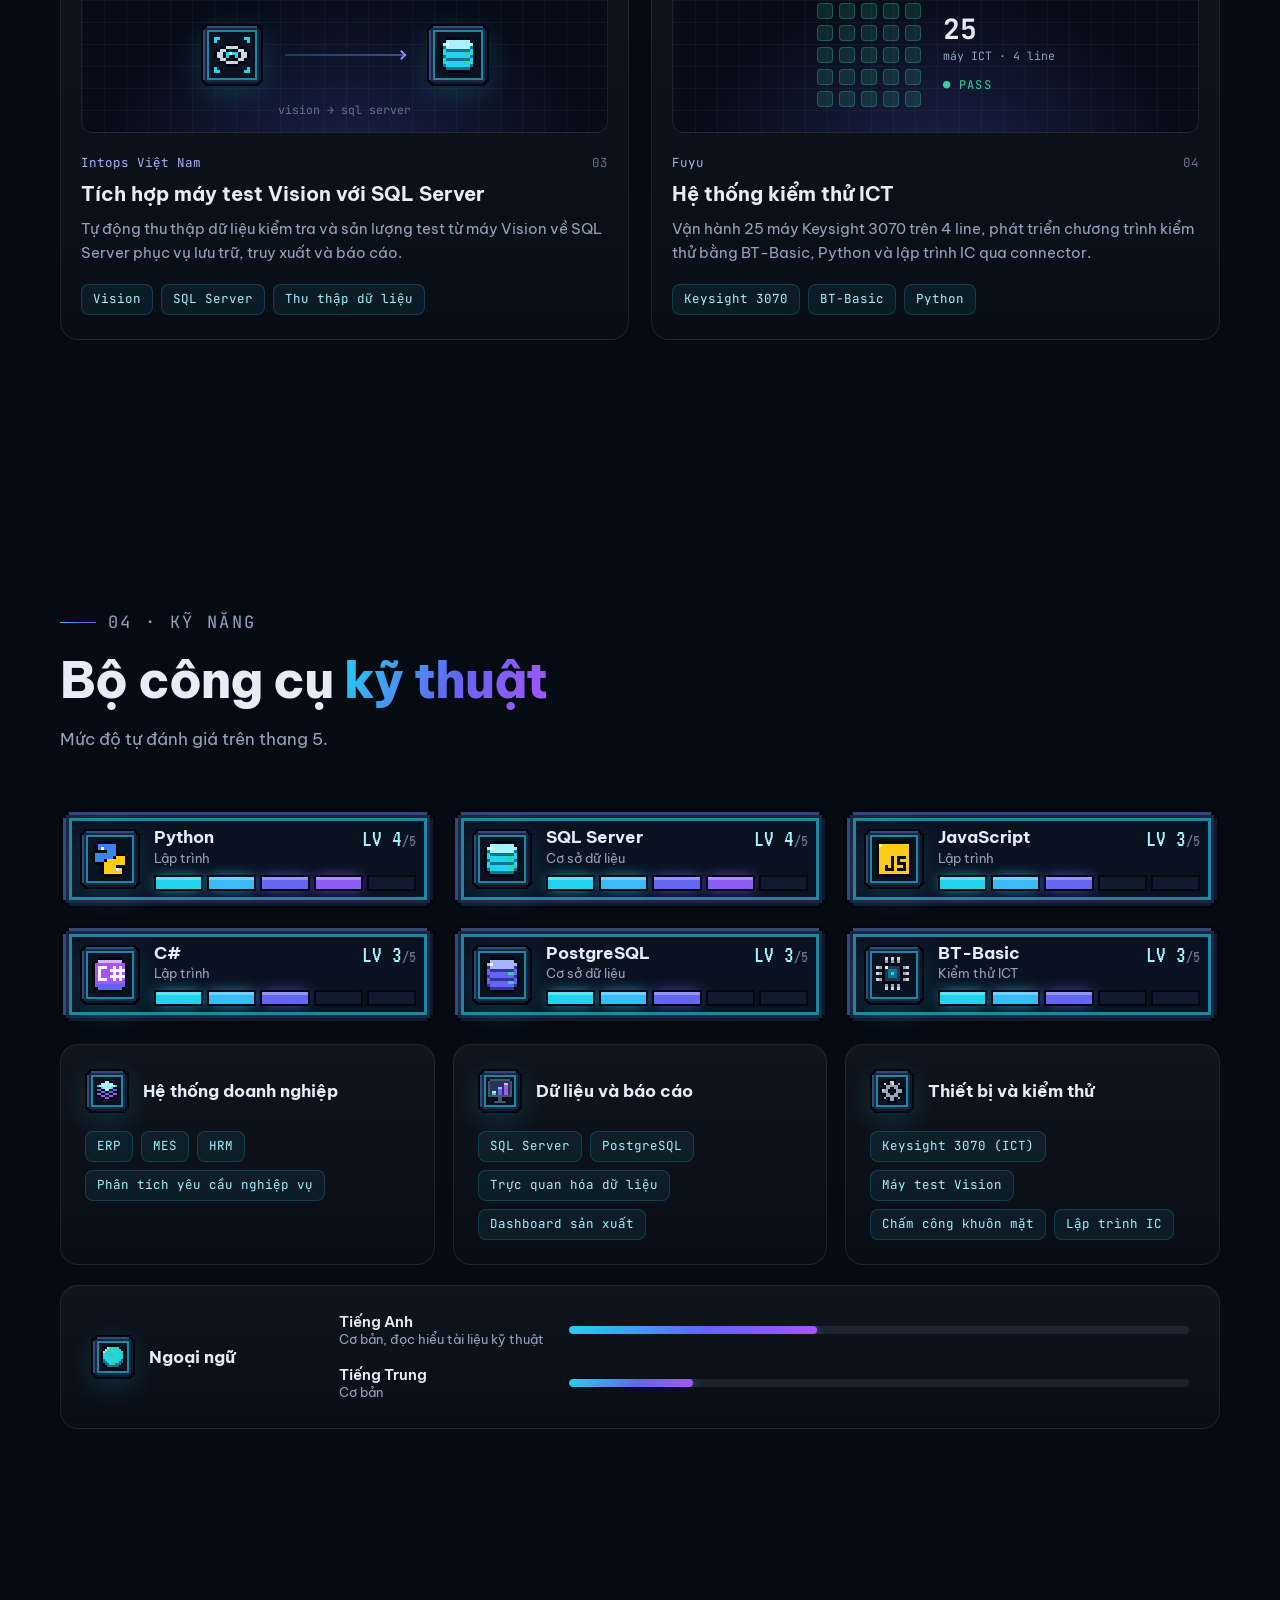
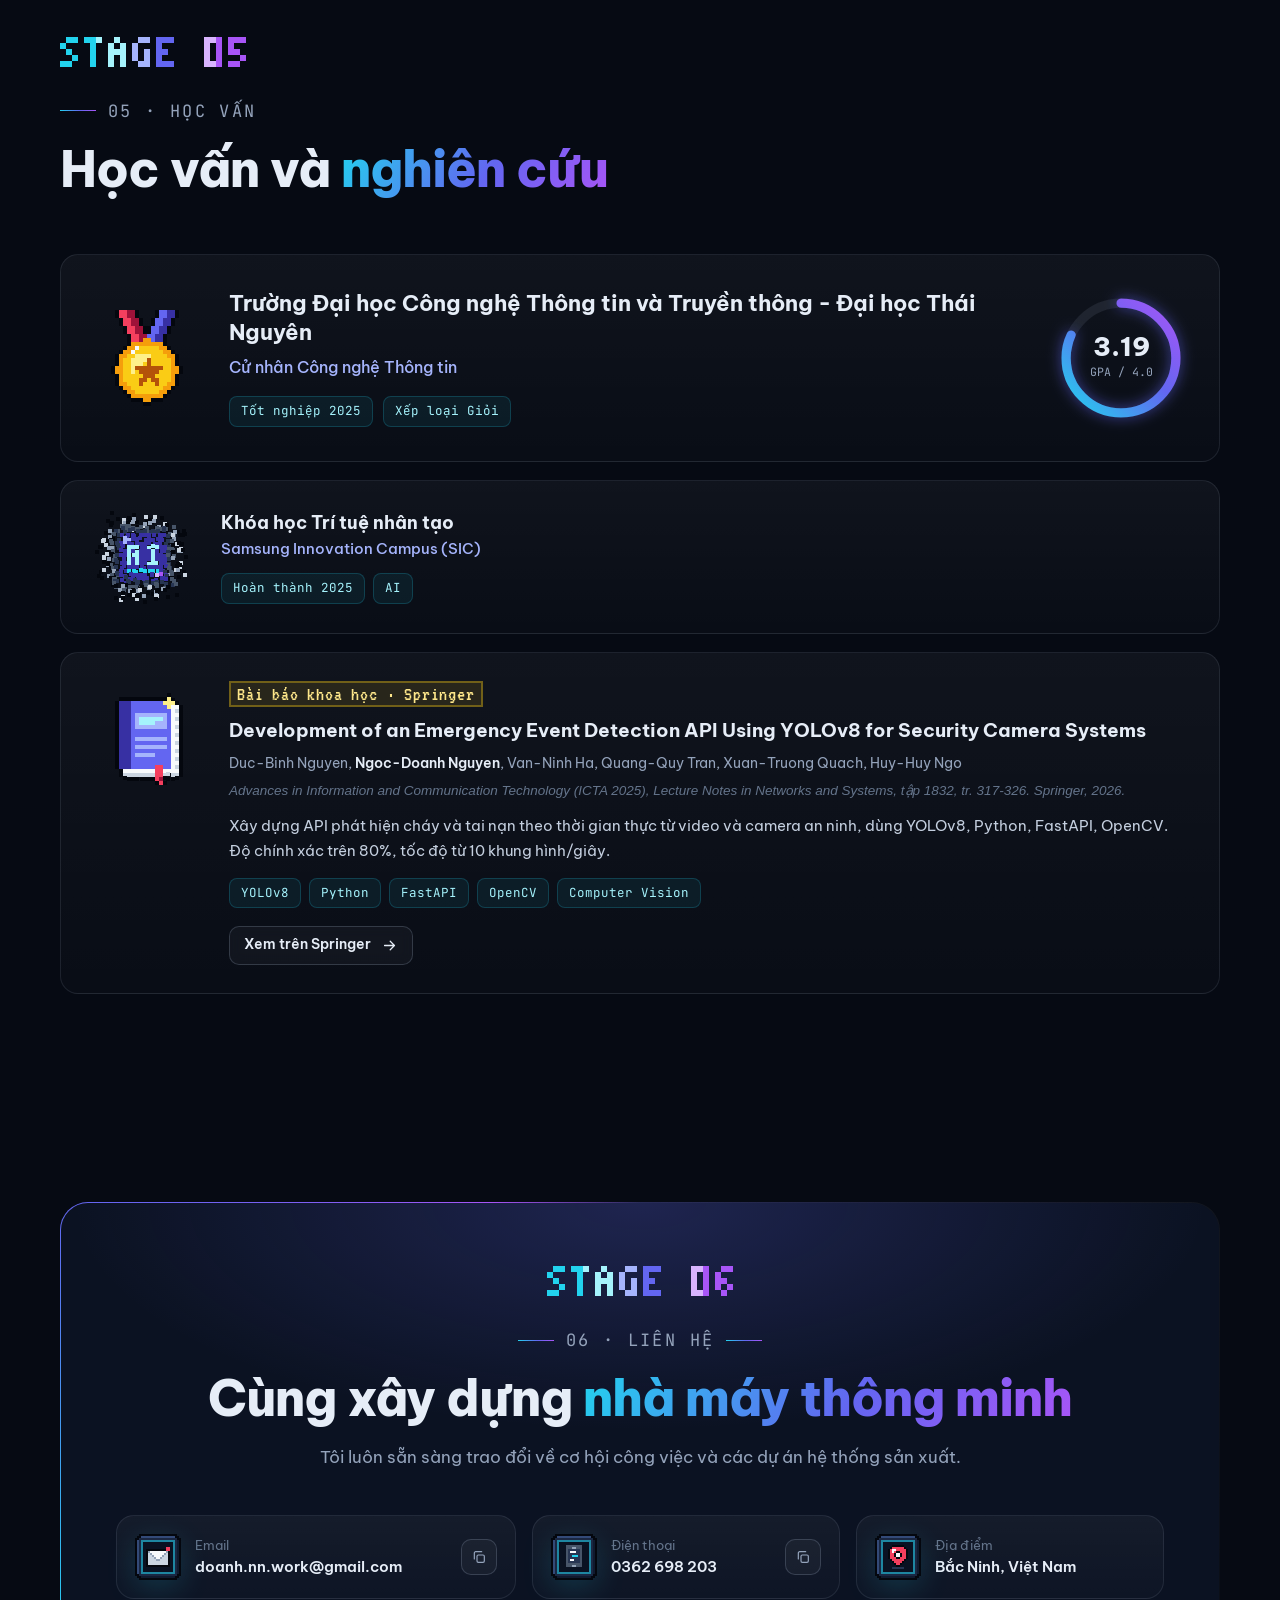
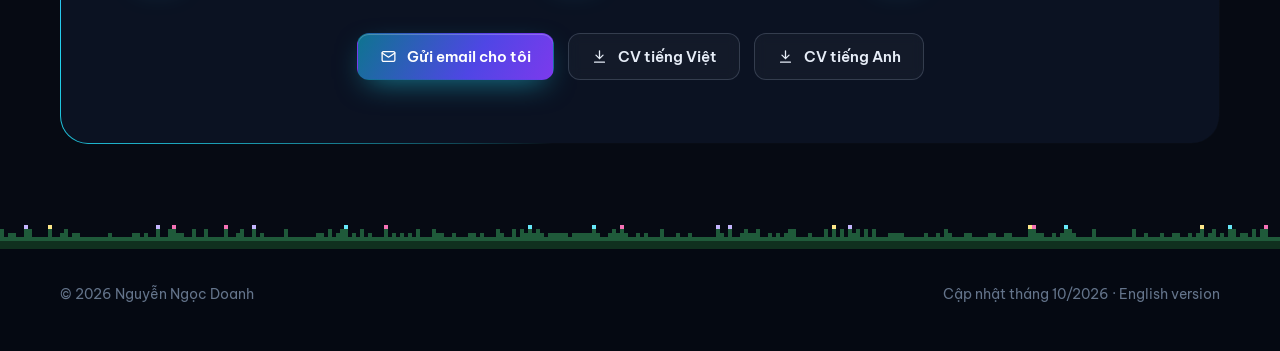
==== commit 9c7c9850: "Use the pixel portrait only, never the real photo Co-Authored-By: Claude Opus 5.5 (1M context) <nore" ====
--- a/index.html
+++ b/index.html
@@ -110,8 +110,8 @@
           <div class="portrait">
             <span class="orbit" aria-hidden="true"></span>
             <span class="ring" aria-hidden="true"></span>
-            <!-- Đặt ảnh chân dung tên avatar.jpg cạnh file này là ảnh tự hiện -->
-            <div class="photo"><span class="grad">ND</span><img src="avatar.jpg" alt="Ảnh Nguyễn Ngọc Doanh" onerror="this.remove()"></div>
+            <!-- Chân dung pixel gom từ khối vuông (pixel.js); tắt JS thì hiện chữ ND -->
+            <div class="photo"><span class="grad">ND</span></div>
             <span class="chip chip-1">ERP</span>
             <span class="chip chip-2">MES</span>
             <span class="chip chip-3">SQL Server</span>
